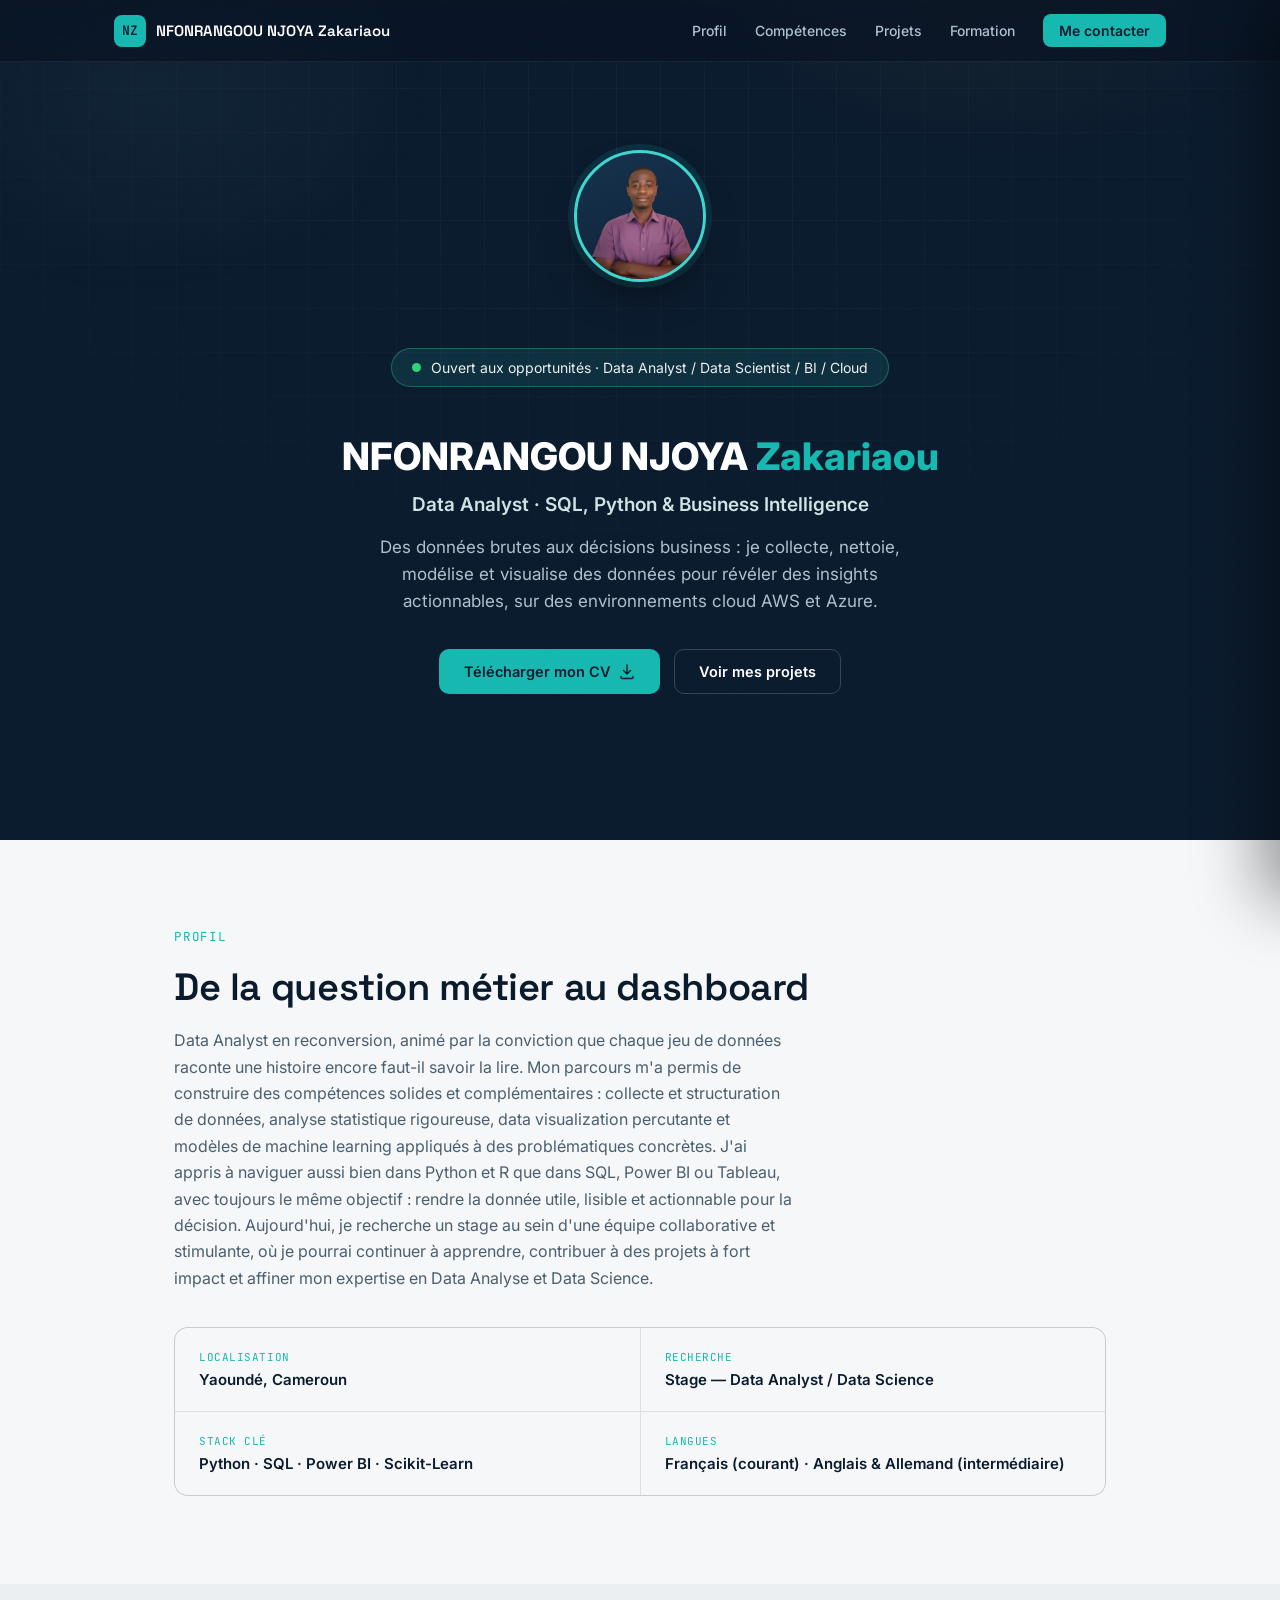
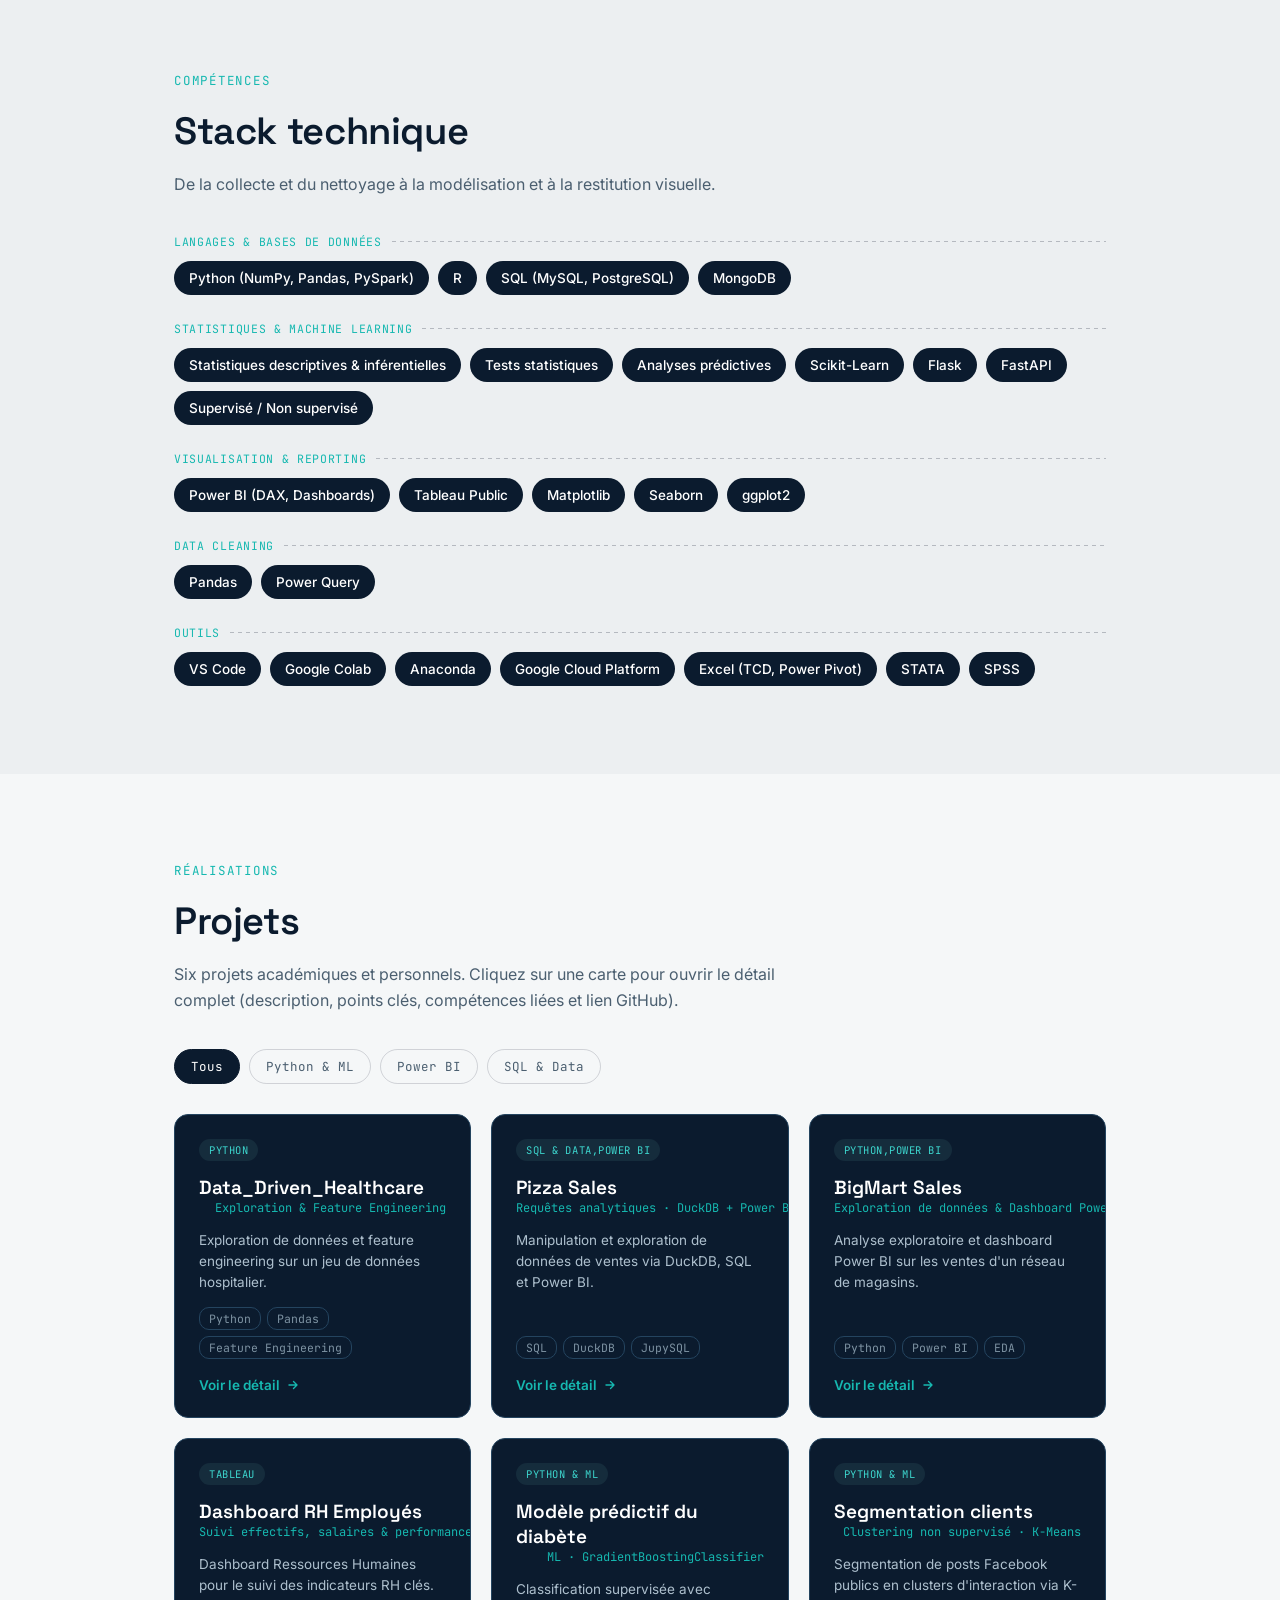
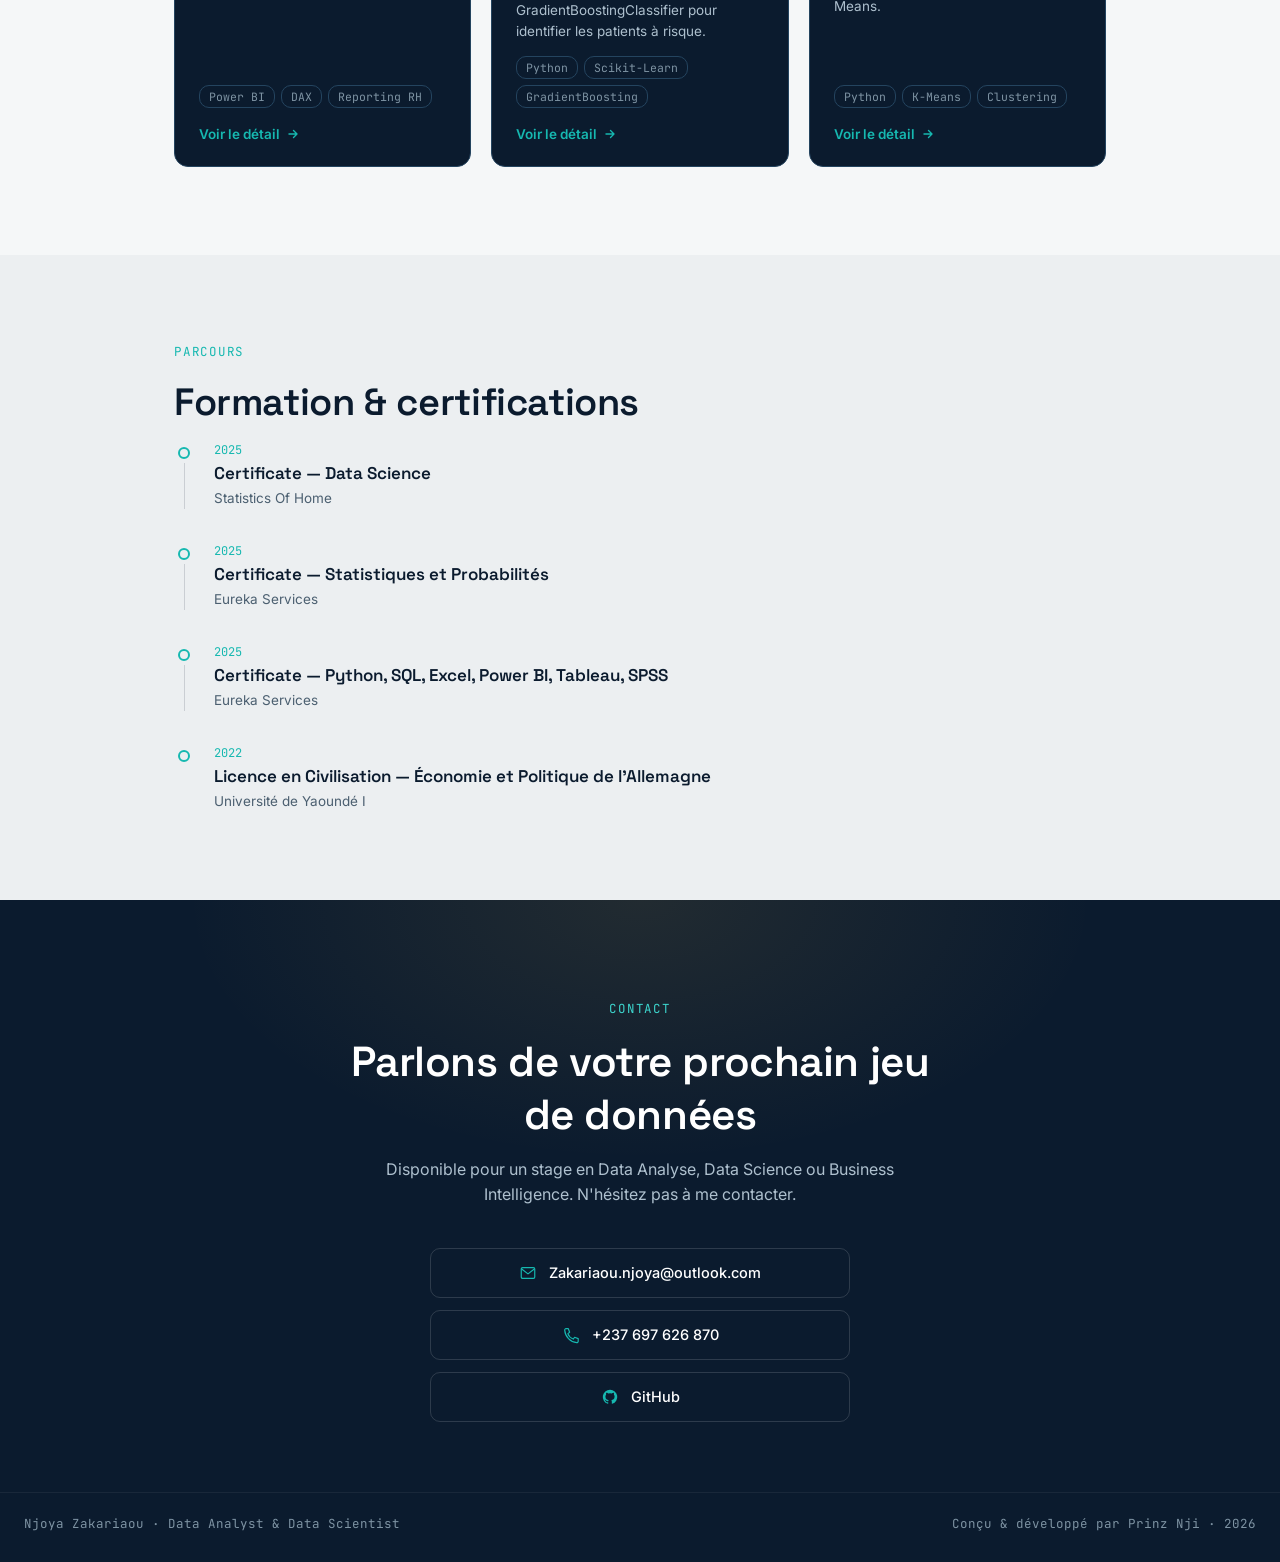
==== index.html @ 1b83d6d3 "Add files via upload ajout des fichiers à la racine" ====
<!DOCTYPE html>
<html lang="fr">

<head>
  <meta charset="UTF-8">
  <meta name="viewport" content="width=device-width, initial-scale=1.0">
  <title>NFONRANGOOU NJOYA Zakariaou — Data Analyst &amp; Data Scientist</title>
  <link rel="preconnect" href="https://fonts.googleapis.com">
  <link
    href="https://fonts.googleapis.com/css2?family=Space+Grotesk:wght@400;500;600;700&family=Inter:wght@400;500;600&family=JetBrains+Mono:wght@400;500;600&display=swap"
    rel="stylesheet">
  <link rel="stylesheet" href="style.css">
</head>

<body>

  <div class="grain"></div>

  <header class="nav" id="nav">
    <div class="nav-inner">
      <a href="#top" class="nav-id">
        <span class="nav-mark">NZ</span>
        <span class="nav-name">NFONRANGOOU NJOYA Zakariaou</span>
      </a>
      <nav class="nav-links">
        <a href="#profil">Profil</a>
        <a href="#competences">Compétences</a>
        <a href="#projets">Projets</a>
        <a href="#formation">Formation</a>
        <a href="#contact" class="nav-cta">Me contacter</a>
      </nav>
      <button class="nav-toggle" id="navToggle" aria-label="Ouvrir le menu" aria-expanded="false">
        <span></span><span></span><span></span>
      </button>
    </div>
    <div class="nav-mobile" id="navMobile">
      <a href="#profil">Profil</a>
      <a href="#competences">Compétences</a>
      <a href="#projets">Projets</a>
      <a href="#formation">Formation</a>
      <a href="#contact" class="nav-cta">Me contacter</a>
    </div>
  </header>

  <main id="top">

    <!-- HERO -->
    <section class="hero">
      <div class="hero-bg" aria-hidden="true"></div>
      <div class="hero-inner">
        <div class="profile-photo has-photo" id="profilePhoto">
          <input type="file" id="photoInput" accept="image/*" hidden>
          <img src="1000012351.png" alt="Photo de profil de NFONRANGOOU NJOYA Zakariaou">
          <label for="photoInput" class="photo-label">
            <span class="photo-add-text">Changer la photo</span>
          </label>
        </div>
        <div class="status-pill">
          <span class="status-dot"></span>
          Ouvert aux opportunités · Data Analyst / Data Scientist / BI / Cloud
        </div>
        <!-- <p class="eyebrow">Data Analyst · Data Scientist · Yaoundé, Cameroun</p> -->
        <h1 class="hero-title">
          <h2>NFONRANGOU NJOYA <span class="accent">Zakariaou</span></h2>
        </h1>
        <p class="role">Data Analyst · SQL, Python & Business Intelligence</p>
        <p class="hero-sub">Des données brutes aux décisions business : je collecte, nettoie, modélise et visualise des
          données
          pour révéler des insights actionnables, sur des environnements cloud AWS et Azure.</p>

        <div class="hero-actions">
          <a href="./CV_Njoya.pdf" class="btn btn-primary" download>
            <span>Télécharger mon CV</span>
            <svg width="16" height="16" viewBox="0 0 16 16" fill="none">
              <path d="M8 1v9m0 0L4.5 6.5M8 10l3.5-3.5M2 12.5v1a1 1 0 001 1h10a1 1 0 001-1v-1" stroke="currentColor"
                stroke-width="1.4" stroke-linecap="round" stroke-linejoin="round" />
            </svg>
          </a>
          <a href="#projets" class="btn btn-ghost">Voir mes projets</a>
        </div>

      </div>
    </section>

    <!-- PROFIL -->
    <section class="section profil" id="profil">
      <div class="section-inner">
        <p class="eyebrow eyebrow-dark">Profil</p>
        <h2 class="section-title">De la question métier au dashboard</h2>
        <p class="section-lead">
          Data Analyst en reconversion, animé par la conviction que chaque jeu de données raconte
          une histoire encore faut-il savoir la lire. Mon parcours m'a permis de construire des
          compétences solides et complémentaires : collecte et structuration de données, analyse
          statistique rigoureuse, data visualization percutante et modèles de machine learning
          appliqués à des problématiques concrètes. J'ai appris à naviguer aussi bien dans Python
          et R que dans SQL, Power BI ou Tableau, avec toujours le même objectif : rendre la donnée
          utile, lisible et actionnable pour la décision. Aujourd'hui, je recherche un stage au sein
          d'une équipe collaborative et stimulante, où je pourrai continuer à apprendre, contribuer
          à des projets à fort impact et affiner mon expertise en Data Analyse et Data Science.
        </p>

        <div class="info-grid">
          <div class="info-card">
            <span class="info-label">Localisation</span>
            <span class="info-value">Yaoundé, Cameroun</span>
          </div>
          <div class="info-card">
            <span class="info-label">Recherche</span>
            <span class="info-value">Stage — Data Analyst / Data Science</span>
          </div>
          <div class="info-card">
            <span class="info-label">Stack clé</span>
            <span class="info-value">Python · SQL · Power BI · Scikit-Learn</span>
          </div>
          <div class="info-card">
            <span class="info-label">Langues</span>
            <span class="info-value">Français (courant) · Anglais &amp; Allemand (intermédiaire)</span>
          </div>
        </div>
      </div>
    </section>

    <!-- COMPÉTENCES -->
    <section class="section skills" id="competences">
      <div class="section-inner">
        <p class="eyebrow eyebrow-dark">Compétences</p>
        <h2 class="section-title">Stack technique</h2>
        <p class="section-lead">De la collecte et du nettoyage à la modélisation et à la restitution visuelle.</p>

        <div class="skill-groups" id="skillGroups"></div>
      </div>
    </section>

    <!-- PROJETS -->
    <section class="section projects" id="projets">
      <div class="section-inner">
        <p class="eyebrow eyebrow-dark">Réalisations</p>
        <h2 class="section-title">Projets</h2>
        <p class="section-lead">
          Six projets académiques et personnels. Cliquez sur une carte pour ouvrir le détail
          complet (description, points clés, compétences liées et lien GitHub).
        </p>

        <div class="filter-row" id="filterRow"></div>

        <div class="project-grid" id="projectGrid"></div>
      </div>
    </section>

    <!-- FORMATION -->
    <section class="section formation" id="formation">
      <div class="section-inner">
        <p class="eyebrow eyebrow-dark">Parcours</p>
        <h2 class="section-title">Formation &amp; certifications</h2>
        <div class="timeline" id="timeline"></div>
      </div>
    </section>

    <!-- CONTACT -->
    <section class="contact" id="contact">
      <div class="contact-bg" aria-hidden="true"></div>
      <div class="section-inner contact-inner">
        <p class="eyebrow">Contact</p>
        <h2 class="contact-title">Parlons de votre prochain jeu de données</h2>
        <p class="contact-sub">
          Disponible pour un stage en Data Analyse, Data Science ou Business Intelligence.
          N'hésitez pas à me contacter.
        </p>

        <div class="contact-grid">
          <a href="mailto:Zakariaou.njoya@outlook.com" class="contact-card">
            <svg width="18" height="18" viewBox="0 0 20 20" fill="none">
              <path d="M2.5 5.5A1.5 1.5 0 014 4h12a1.5 1.5 0 011.5 1.5v9A1.5 1.5 0 0116 16H4a1.5 1.5 0 01-1.5-1.5v-9z"
                stroke="currentColor" stroke-width="1.3" />
              <path d="M3 5.5l7 5.5 7-5.5" stroke="currentColor" stroke-width="1.3" stroke-linecap="round"
                stroke-linejoin="round" />
            </svg>
            <span>Zakariaou.njoya@outlook.com</span>
          </a>
          <a href="tel:+237697626870" class="contact-card">
            <svg width="18" height="18" viewBox="0 0 20 20" fill="none">
              <path
                d="M4 3h3l1.5 4L6.5 8.5a10 10 0 006 6l1.5-2 4 1.5v3a1.5 1.5 0 01-1.6 1.5A15 15 0 013 4.6 1.5 1.5 0 014 3z"
                stroke="currentColor" stroke-width="1.3" stroke-linejoin="round" />
            </svg>
            <span>+237 697 626 870</span>
          </a>
          <a href="https://github.com/yoodaav" target="_blank" rel="noopener" class="contact-card">
            <svg width="18" height="18" viewBox="0 0 20 20" fill="none">
              <path
                d="M10 2a8 8 0 00-2.53 15.6c.4.07.55-.17.55-.38v-1.36c-2.22.48-2.7-1.07-2.7-1.07-.36-.93-.89-1.17-.89-1.17-.72-.5.06-.49.06-.49.8.06 1.23.83 1.23.83.71 1.23 1.87.87 2.33.66.07-.52.28-.87.5-1.07-1.78-.2-3.64-.89-3.64-3.98 0-.88.31-1.6.83-2.16-.08-.2-.36-1.02.08-2.13 0 0 .67-.22 2.2.83a7.5 7.5 0 014 0c1.53-1.05 2.2-.83 2.2-.83.44 1.11.16 1.93.08 2.13.52.56.82 1.28.82 2.16 0 3.1-1.87 3.78-3.65 3.98.29.25.54.73.54 1.48v2.2c0 .21.15.46.55.38A8 8 0 0010 2z"
                fill="currentColor" />
            </svg>
            <span>GitHub</span>
          </a>
        </div>
      </div>
    </section>

    <footer class="footer">
      <span>Njoya Zakariaou · Data Analyst &amp; Data Scientist</span>
      <span>Conçu &amp; développé par Prinz Nji · 2026</span>
    </footer>

  </main>

  <!-- PROJECT DETAIL PANEL -->
  <div class="panel-overlay" id="panelOverlay"></div>
  <aside class="detail-panel" id="detailPanel" aria-hidden="true">
    <button class="panel-close" id="panelClose" aria-label="Fermer">
      <svg width="18" height="18" viewBox="0 0 18 18" fill="none">
        <path d="M4 4l10 10M14 4L4 14" stroke="currentColor" stroke-width="1.6" stroke-linecap="round" />
      </svg>
    </button>
    <div class="panel-content" id="panelContent"></div>
  </aside>

  <script src="script.js"></script>
</body>

</html>
---- style.css ----
/* ============ TOKENS ============ */
:root {
  --ink: #0B1B2E;
  --ink-2: #0F2237;
  --card: #132C46;
  --card-line: #24445F;
  --paper: #F5F7F8;
  --paper-2: #ECEFF1;
  --gold: #16B8B0;
  --gold-dim: #129089;
  --teal: #16B8B0;
  --teal-bright: #3DD6CE;
  --text-hi: #FFFFFF;
  --text-mid: #AEC0CE;
  --text-dim: #7E93A3;
  --ink-text-hi: #0B1B2E;
  --ink-text-mid: #4B5F70;
  --font-display: 'Space Grotesk', sans-serif;
  --font-body: 'Inter', sans-serif;
  --font-mono: 'JetBrains Mono', monospace;
  --radius: 14px;
  --ease: cubic-bezier(.22, .9, .32, 1);
}

* {
  box-sizing: border-box;
  margin: 0;
  padding: 0;
}

html {
  scroll-behavior: smooth;
}

body {
  font-family: var(--font-body);
  background: var(--paper);
  color: var(--ink-text-hi);
  -webkit-font-smoothing: antialiased;
  overflow-x: hidden;
}

a {
  color: inherit;
  text-decoration: none;
}

ul {
  list-style: none;
}

img {
  max-width: 100%;
  display: block;
}

@media (prefers-reduced-motion: reduce) {
  * {
    animation-duration: .01ms !important;
    animation-iteration-count: 1 !important;
    transition-duration: .01ms !important;
    scroll-behavior: auto !important;
  }
}

.grain {
  position: fixed;
  inset: 0;
  pointer-events: none;
  z-index: 9999;
  opacity: .035;
  mix-blend-mode: overlay;
  background-image: url("data:image/svg+xml,%3Csvg xmlns='http://www.w3.org/2000/svg' width='120' height='120'%3E%3Cfilter id='n'%3E%3CfeTurbulence type='fractalNoise' baseFrequency='0.9' numOctaves='2' stitchTiles='stitch'/%3E%3C/filter%3E%3Crect width='100%25' height='100%25' filter='url(%23n)'/%3E%3C/svg%3E");
}

.section-inner {
  max-width: 980px;
  margin: 0 auto;
  padding: 0 24px;
}

/* ============ NAV ============ */
.nav {
  position: fixed;
  top: 0;
  left: 0;
  right: 0;
  z-index: 200;
  background: rgba(11, 18, 32, .72);
  backdrop-filter: blur(14px) saturate(140%);
  border-bottom: 1px solid rgba(255, 255, 255, .06);
  transition: background .3s var(--ease);
}

.nav-inner {
  max-width: 1100px;
  margin: 0 auto;
  padding: 14px 24px;
  display: flex;
  align-items: center;
  justify-content: space-between;
}

.nav-id {
  display: flex;
  align-items: center;
  gap: 10px;
}

.nav-mark {
  font-family: var(--font-mono);
  font-weight: 600;
  font-size: 13px;
  color: var(--ink);
  background: var(--gold);
  width: 32px;
  height: 32px;
  border-radius: 8px;
  display: flex;
  align-items: center;
  justify-content: center;
}

.nav-name {
  font-family: var(--font-display);
  font-weight: 600;
  color: var(--text-hi);
  font-size: 15px;
  white-space: nowrap;
  overflow: hidden;
  text-overflow: ellipsis;
  max-width: 52vw;
}

.nav-links {
  display: flex;
  align-items: center;
  gap: 28px;
}

.nav-links a {
  font-size: 14px;
  color: var(--text-mid);
  font-weight: 500;
  transition: color .2s;
}

.nav-links a:hover {
  color: var(--text-hi);
}

.nav-cta {
  background: var(--gold);
  color: var(--ink) !important;
  padding: 8px 16px;
  border-radius: 8px;
  font-weight: 600 !important;
}

.nav-cta:hover {
  background: var(--teal-bright);
}

.nav-toggle {
  display: none;
  flex-direction: column;
  gap: 5px;
  background: none;
  border: none;
  cursor: pointer;
  padding: 6px;
}

.nav-toggle span {
  width: 22px;
  height: 2px;
  background: var(--text-hi);
  border-radius: 2px;
  transition: .25s;
}

.nav-mobile {
  display: none;
  flex-direction: column;
  gap: 2px;
  padding: 8px 24px 18px;
  background: rgba(11, 18, 32, .98);
}

.nav-mobile a {
  padding: 12px 4px;
  font-size: 15px;
  color: var(--text-mid);
  border-bottom: 1px solid rgba(255, 255, 255, .06);
}

.nav-mobile .nav-cta {
  text-align: center;
  margin-top: 10px;
  border-bottom: none;
}

.nav.open .nav-mobile {
  display: flex;
}

.nav.open .nav-toggle span:nth-child(1) {
  transform: translateY(7px) rotate(45deg);
}

.nav.open .nav-toggle span:nth-child(2) {
  opacity: 0;
}

.nav.open .nav-toggle span:nth-child(3) {
  transform: translateY(-7px) rotate(-45deg);
}

@media (max-width:760px) {
  .nav-links {
    display: none;
  }

  .nav-toggle {
    display: flex;
  }
}

/* ============ HERO ============ */
.hero {
  position: relative;
  background: var(--ink);
  padding: 150px 24px 90px;
  overflow: hidden;
}

.hero-bg {
  position: absolute;
  inset: 0;
  background-image:
    linear-gradient(rgba(255, 255, 255, .035) 1px, transparent 1px),
    linear-gradient(90deg, rgba(255, 255, 255, .035) 1px, transparent 1px);
  background-size: 44px 44px;
  mask-image: radial-gradient(ellipse 70% 60% at 50% 20%, black, transparent);
}

.hero-bg::after {
  content: '';
  position: absolute;
  inset: 0;
  background: radial-gradient(600px 400px at 80% -10%, rgba(232, 184, 75, .14), transparent 60%),
    radial-gradient(500px 350px at 10% 10%, rgba(79, 138, 139, .18), transparent 60%);
}

.hero-inner {
  position: relative;
  max-width: 760px;
  margin: 0 auto;
  text-align: center;
}

.eyebrow {
  font-family: var(--font-mono);
  font-size: 12.5px;
  letter-spacing: .06em;
  color: var(--teal-bright);
  text-transform: uppercase;
  margin-bottom: 18px;
}

.eyebrow-dark {
  color: var(--teal);
}

.hero-title {
  font-family: var(--font-display);
  font-weight: 600;
  font-size: clamp(18px, 7.2vw, 58px);
  line-height: 1.08;
  color: var(--text-hi);
  letter-spacing: -.01em;
  margin-bottom: 22px;
  white-space: nowrap;
  padding: none;
}

.hero-title .accent {
  font-size: 38px;
  font-weight: 800;
  line-height: 1.15;
  margin-bottom: 14px;
  color: var(--teal);
}

.hero h2 {
  font-size: 38px;
  font-weight: 800;
  line-height: 1.15;
  margin-bottom: 14px;
  color: white;
}


.hero h2 .accent {
  color: var(--teal);
}

.hero-sub {
  font-size: 17px;
  line-height: 1.6;
  color: var(--text-mid);
  max-width: 560px;
  margin: 0 auto 34px;
}
.hero .role {
      font-size: 19px;
      color: #cfe3e3;
      font-weight: 600;
      margin-bottom: 18px;
    }

.hero-actions {
  display: flex;
  gap: 14px;
  justify-content: center;
  flex-wrap: wrap;
  margin-bottom: 56px;
}

.btn {
  display: inline-flex;
  align-items: center;
  gap: 8px;
  padding: 13px 24px;
  border-radius: 10px;
  font-weight: 600;
  font-size: 14.5px;
  transition: transform .2s var(--ease), background .2s, border-color .2s;
  border: 1px solid transparent;
  cursor: pointer;
}

.btn-primary {
  background: var(--gold);
  color: var(--ink);
}

.btn-primary:hover {
  transform: translateY(-2px);
  background: #f0c665;
}

.btn-ghost {
  border-color: rgba(255, 255, 255, .18);
  color: var(--text-hi);
}

.btn-ghost:hover {
  border-color: var(--teal-bright);
  color: var(--teal-bright);
  transform: translateY(-2px);
}

.status-pill {
  display: inline-flex;
  align-items: center;
  gap: 10px;
  background: rgba(46, 196, 182, 0.12);
  border: 1px solid rgba(46, 196, 182, 0.35);
  border-radius: 999px;
  padding: 10px 20px;
  font-size: 14px;
  color: var(--paper-2);
  margin: 38px 0 26px;
}

.status-dot {
  width: 9px;
  height: 9px;
  border-radius: 50%;
  background: #33d17a;
  flex-shrink: 0;
}

/* Profile photo placeholder — signature hero element */
.profile-photo {
  width: 132px;
  height: 132px;
  border-radius: 50%;
  margin: 0 auto 28px;
  position: relative;
  overflow: hidden;
  border: 3px solid var(--teal-bright);
  box-shadow: 0 0 0 6px rgba(22, 184, 176, .12), 0 20px 40px -14px rgba(0, 0, 0, .6);
  background: linear-gradient(160deg, #16324D, #0D2036);
}

.photo-label {
  width: 100%;
  height: 100%;
  display: flex;
  flex-direction: column;
  align-items: center;
  justify-content: center;
  gap: 6px;
  cursor: pointer;
  color: var(--text-dim);
  transition: color .2s, background .2s;
}

.photo-label:hover {
  color: var(--teal-bright);
  background: rgba(22, 184, 176, .06);
}

.photo-add-text {
  font-size: 10.5px;
  font-family: var(--font-mono);
  text-align: center;
  padding: 0 10px;
  line-height: 1.3;
}

.profile-photo img {
  width: 100%;
  height: 100%;
  object-fit: cover;
  display: block;
}

.profile-photo.has-photo .photo-label {
  position: absolute;
  inset: 0;
  opacity: 0;
}

.profile-photo.has-photo:hover .photo-label {
  opacity: 1;
  background: rgba(11, 27, 46, .55);
  color: var(--text-hi);
}

.stat-strip {
  display: flex;
  align-items: center;
  justify-content: center;
  gap: 18px;
  flex-wrap: wrap;
}

.stat {
  display: flex;
  flex-direction: column;
  align-items: center;
  gap: 2px;
}

.stat-num {
  font-family: var(--font-display);
  font-weight: 700;
  font-size: 26px;
  color: var(--text-hi);
}

.stat-label {
  font-size: 11.5px;
  color: var(--text-dim);
  text-transform: uppercase;
  letter-spacing: .04em;
}

.stat-div {
  color: rgba(255, 255, 255, .15);
  font-size: 20px;
}

@media (max-width:600px) {
  .stat-div {
    display: none;
  }

  .stat-strip {
    gap: 22px 30px;
  }
}

/* ============ SECTIONS (light) ============ */
.section {
  padding: 88px 0;
}

.profil {
  background: var(--paper);
}

.section-title {
  font-family: var(--font-display);
  font-weight: 600;
  font-size: clamp(26px, 4vw, 38px);
  color: var(--ink-text-hi);
  margin-bottom: 16px;
  letter-spacing: -.01em;
}

.section-lead {
  font-size: 16px;
  line-height: 1.65;
  color: var(--ink-text-mid);
  max-width: 620px;
  margin-bottom: 36px;
}

.info-grid {
  display: grid;
  grid-template-columns: repeat(2, 1fr);
  gap: 1px;
  background: rgba(16, 24, 44, .1);
  border: 1px solid rgba(16, 24, 44, .1);
  border-radius: var(--radius);
  overflow: hidden;
}

.info-card {
  background: var(--paper);
  padding: 22px 24px;
  display: flex;
  flex-direction: column;
  gap: 6px;
}

.info-label {
  font-family: var(--font-mono);
  font-size: 11px;
  text-transform: uppercase;
  letter-spacing: .05em;
  color: var(--teal);
}

.info-value {
  font-weight: 600;
  font-size: 15px;
  color: var(--ink-text-hi);
}

@media (max-width:600px) {
  .info-grid {
    grid-template-columns: 1fr;
  }
}

/* ============ SKILLS ============ */
.skills {
  background: var(--paper-2);
}

.skill-groups {
  display: flex;
  flex-direction: column;
  gap: 26px;
}

.skill-group-label {
  font-family: var(--font-mono);
  font-size: 11.5px;
  text-transform: uppercase;
  letter-spacing: .06em;
  color: var(--teal);
  margin-bottom: 12px;
  display: flex;
  align-items: center;
  gap: 10px;
}

.skill-group-label::after {
  content: '';
  flex: 1;
  height: 1px;
  background: repeating-linear-gradient(90deg, rgba(16, 24, 44, .25) 0 4px, transparent 4px 8px);
}

.tag-row {
  display: flex;
  flex-wrap: wrap;
  gap: 9px;
}

.tag {
  font-size: 13.5px;
  font-weight: 500;
  padding: 8px 14px;
  border-radius: 20px;
  background: var(--ink);
  color: var(--text-hi);
  border: 1px solid transparent;
  transition: transform .2s, background .2s;
}

.tag:hover {
  transform: translateY(-2px);
  background: var(--teal);
}

/* ============ PROJECTS ============ */
.projects {
  background: var(--paper);
}

.filter-row {
  display: flex;
  flex-wrap: wrap;
  gap: 9px;
  margin-bottom: 30px;
}

.filter-btn {
  font-family: var(--font-mono);
  font-size: 12.5px;
  padding: 8px 16px;
  border-radius: 20px;
  border: 1px solid rgba(16, 24, 44, .16);
  background: transparent;
  color: var(--ink-text-mid);
  cursor: pointer;
  transition: .2s;
}

.filter-btn:hover {
  border-color: var(--teal);
}

.filter-btn.active {
  background: var(--ink);
  color: var(--text-hi);
  border-color: var(--ink);
}

.project-grid {
  display: grid;
  grid-template-columns: repeat(auto-fill, minmax(280px, 1fr));
  gap: 20px;
}

.project-card {
  background: var(--ink);
  border-radius: var(--radius);
  padding: 24px;
  cursor: pointer;
  border: 1px solid var(--card-line);
  display: flex;
  flex-direction: column;
  gap: 14px;
  min-height: 230px;
  transition: transform .25s var(--ease), border-color .25s;
  position: relative;
  overflow: hidden;
}

.project-card::before {
  content: '';
  position: absolute;
  top: 0;
  left: 0;
  right: 0;
  height: 3px;
  background: linear-gradient(90deg, var(--gold), var(--teal-bright));
  transform: scaleX(0);
  transform-origin: left;
  transition: transform .3s var(--ease);
}

.project-card:hover {
  transform: translateY(-4px);
  border-color: rgba(232, 184, 75, .4);
}

.project-card:hover::before {
  transform: scaleX(1);
}

.card-top {
  display: flex;
  justify-content: space-between;
  align-items: flex-start;
  gap: 10px;
}

.card-category {
  font-family: var(--font-mono);
  font-size: 10.5px;
  text-transform: uppercase;
  letter-spacing: .05em;
  color: var(--teal-bright);
  background: rgba(79, 138, 139, .15);
  padding: 4px 10px;
  border-radius: 12px;
}

.card-metric {
  font-family: var(--font-mono);
  font-size: 12px;
  color: var(--gold);
  text-align: right;
  white-space: nowrap;
}

.card-title {
  font-family: var(--font-display);
  font-size: 19px;
  font-weight: 600;
  color: var(--text-hi);
}

.card-desc {
  font-size: 13.5px;
  line-height: 1.55;
  color: var(--text-mid);
  flex: 1;
}

.card-tags {
  display: flex;
  flex-wrap: wrap;
  gap: 6px;
}

.card-tags span {
  font-size: 11.5px;
  font-family: var(--font-mono);
  color: var(--text-dim);
  border: 1px solid var(--card-line);
  padding: 3px 9px;
  border-radius: 10px;
}

.card-cta {
  display: flex;
  align-items: center;
  gap: 6px;
  font-size: 13.5px;
  font-weight: 600;
  color: var(--gold);
  margin-top: 4px;
}

.card-cta svg {
  transition: transform .2s;
}

.project-card:hover .card-cta svg {
  transform: translateX(4px);
}

/* ============ FORMATION / TIMELINE ============ */
.formation {
  background: var(--paper-2);
}

.timeline {
  display: flex;
  flex-direction: column;
}

.tl-item {
  display: grid;
  grid-template-columns: 20px 1fr;
  gap: 20px;
  padding-bottom: 34px;
  position: relative;
}

.tl-item:last-child {
  padding-bottom: 0;
}

.tl-dot-col {
  display: flex;
  flex-direction: column;
  align-items: center;
}

.tl-dot {
  width: 12px;
  height: 12px;
  border-radius: 50%;
  background: var(--paper-2);
  border: 2px solid var(--teal);
  margin-top: 5px;
  flex-shrink: 0;
}

.tl-line {
  width: 1px;
  flex: 1;
  background: rgba(16, 24, 44, .15);
  margin-top: 4px;
}

.tl-item:last-child .tl-line {
  display: none;
}

.tl-year {
  font-family: var(--font-mono);
  font-size: 12px;
  color: var(--teal);
  margin-bottom: 4px;
  display: block;
}

.tl-title {
  font-family: var(--font-display);
  font-weight: 600;
  font-size: 17px;
  color: var(--ink-text-hi);
  margin-bottom: 4px;
}

.tl-sub {
  font-size: 13.5px;
  color: var(--ink-text-mid);
  line-height: 1.55;
}

/* ============ CONTACT ============ */
.contact {
  position: relative;
  background: var(--ink);
  padding: 100px 24px 70px;
  overflow: hidden;
}

.contact-bg {
  position: absolute;
  inset: 0;
  background: radial-gradient(700px 400px at 50% 0%, rgba(232, 184, 75, .1), transparent 65%);
}

.contact-inner {
  position: relative;
  text-align: center;
  max-width: 640px;
}

.contact-title {
  font-family: var(--font-display);
  font-weight: 600;
  font-size: clamp(28px, 4.5vw, 42px);
  color: var(--text-hi);
  margin: 14px 0 16px;
  letter-spacing: -.01em;
}

.contact-sub {
  color: var(--text-mid);
  font-size: 16px;
  line-height: 1.6;
  margin-bottom: 40px;
}

.contact-grid {
  display: flex;
  flex-direction: column;
  gap: 12px;
  max-width: 420px;
  margin: 0 auto;
}

.contact-card {
  display: flex;
  align-items: center;
  gap: 12px;
  justify-content: center;
  padding: 15px 20px;
  border-radius: 10px;
  border: 1px solid rgba(255, 255, 255, .14);
  color: var(--text-hi);
  font-size: 14.5px;
  font-weight: 500;
  transition: border-color .2s, background .2s, transform .2s;
}

.contact-card:hover {
  border-color: var(--teal-bright);
  background: rgba(79, 138, 139, .1);
  transform: translateY(-2px);
}

.contact-card svg {
  color: var(--gold);
  flex-shrink: 0;
}

.footer {
  background: var(--ink);
  padding: 22px 24px 30px;
  display: flex;
  justify-content: space-between;
  flex-wrap: wrap;
  gap: 8px;
  border-top: 1px solid rgba(255, 255, 255, .06);
  font-size: 12.5px;
  color: var(--text-dim);
  font-family: var(--font-mono);
}

/* ============ DETAIL PANEL ============ */
.panel-overlay {
  position: fixed;
  inset: 0;
  background: rgba(11, 18, 32, .6);
  backdrop-filter: blur(3px);
  opacity: 0;
  pointer-events: none;
  transition: opacity .3s var(--ease);
  z-index: 300;
}

.panel-overlay.show {
  opacity: 1;
  pointer-events: auto;
}

.detail-panel {
  position: fixed;
  top: 0;
  right: 0;
  height: 100%;
  width: min(440px, 92vw);
  background: var(--ink);
  z-index: 301;
  box-shadow: -20px 0 60px rgba(0, 0, 0, .4);
  transform: translateX(100%);
  transition: transform .35s var(--ease);
  overflow-y: auto;
  padding: 70px 32px 40px;
}

.detail-panel.open {
  transform: translateX(0);
}

.panel-close {
  position: absolute;
  top: 20px;
  right: 20px;
  width: 36px;
  height: 36px;
  border-radius: 8px;
  background: rgba(255, 255, 255, .06);
  border: none;
  color: var(--text-hi);
  cursor: pointer;
  display: flex;
  align-items: center;
  justify-content: center;
  transition: .2s;
}

.panel-close:hover {
  background: rgba(255, 255, 255, .12);
}

.panel-category {
  font-family: var(--font-mono);
  font-size: 11px;
  text-transform: uppercase;
  letter-spacing: .05em;
  color: var(--teal-bright);
  background: rgba(79, 138, 139, .15);
  padding: 5px 12px;
  border-radius: 12px;
  display: inline-block;
  margin-bottom: 16px;
}

.panel-title {
  font-family: var(--font-display);
  font-weight: 600;
  font-size: 26px;
  color: var(--text-hi);
  margin-bottom: 18px;
  line-height: 1.2;
}

.panel-metric {
  font-family: var(--font-mono);
  color: var(--gold);
  font-size: 14px;
  margin-bottom: 20px;
  padding: 12px 14px;
  background: rgba(232, 184, 75, .08);
  border-radius: 8px;
  border: 1px solid rgba(232, 184, 75, .2);
}

.panel-section-label {
  font-family: var(--font-mono);
  font-size: 11px;
  text-transform: uppercase;
  letter-spacing: .05em;
  color: var(--text-dim);
  margin: 22px 0 10px;
}

.panel-desc {
  color: var(--text-mid);
  font-size: 14.5px;
  line-height: 1.7;
}

.panel-points {
  list-style: none;
  display: flex;
  flex-direction: column;
  gap: 10px;
}

.panel-points li {
  color: var(--text-mid);
  font-size: 14px;
  line-height: 1.55;
  padding-left: 18px;
  position: relative;
}

.panel-points li::before {
  content: '';
  position: absolute;
  left: 0;
  top: 8px;
  width: 6px;
  height: 6px;
  border-radius: 50%;
  background: var(--teal-bright);
}

.panel-tags {
  display: flex;
  flex-wrap: wrap;
  gap: 8px;
}

.panel-tags span {
  font-family: var(--font-mono);
  font-size: 12px;
  color: var(--text-hi);
  border: 1px solid var(--card-line);
  padding: 5px 12px;
  border-radius: 12px;
}

.panel-github {
  margin-top: 28px;
  display: flex;
  align-items: center;
  justify-content: center;
  gap: 9px;
  background: var(--gold);
  color: var(--ink);
  padding: 14px;
  border-radius: 10px;
  font-weight: 600;
  font-size: 14.5px;
  transition: .2s;
}

.panel-github:hover {
  background: #f0c665;
  transform: translateY(-2px);
}

@media (max-width:600px) {
  .hero {
    padding-top: 120px;
  }

  .cell-body {
    font-size: 11px;
  }
}
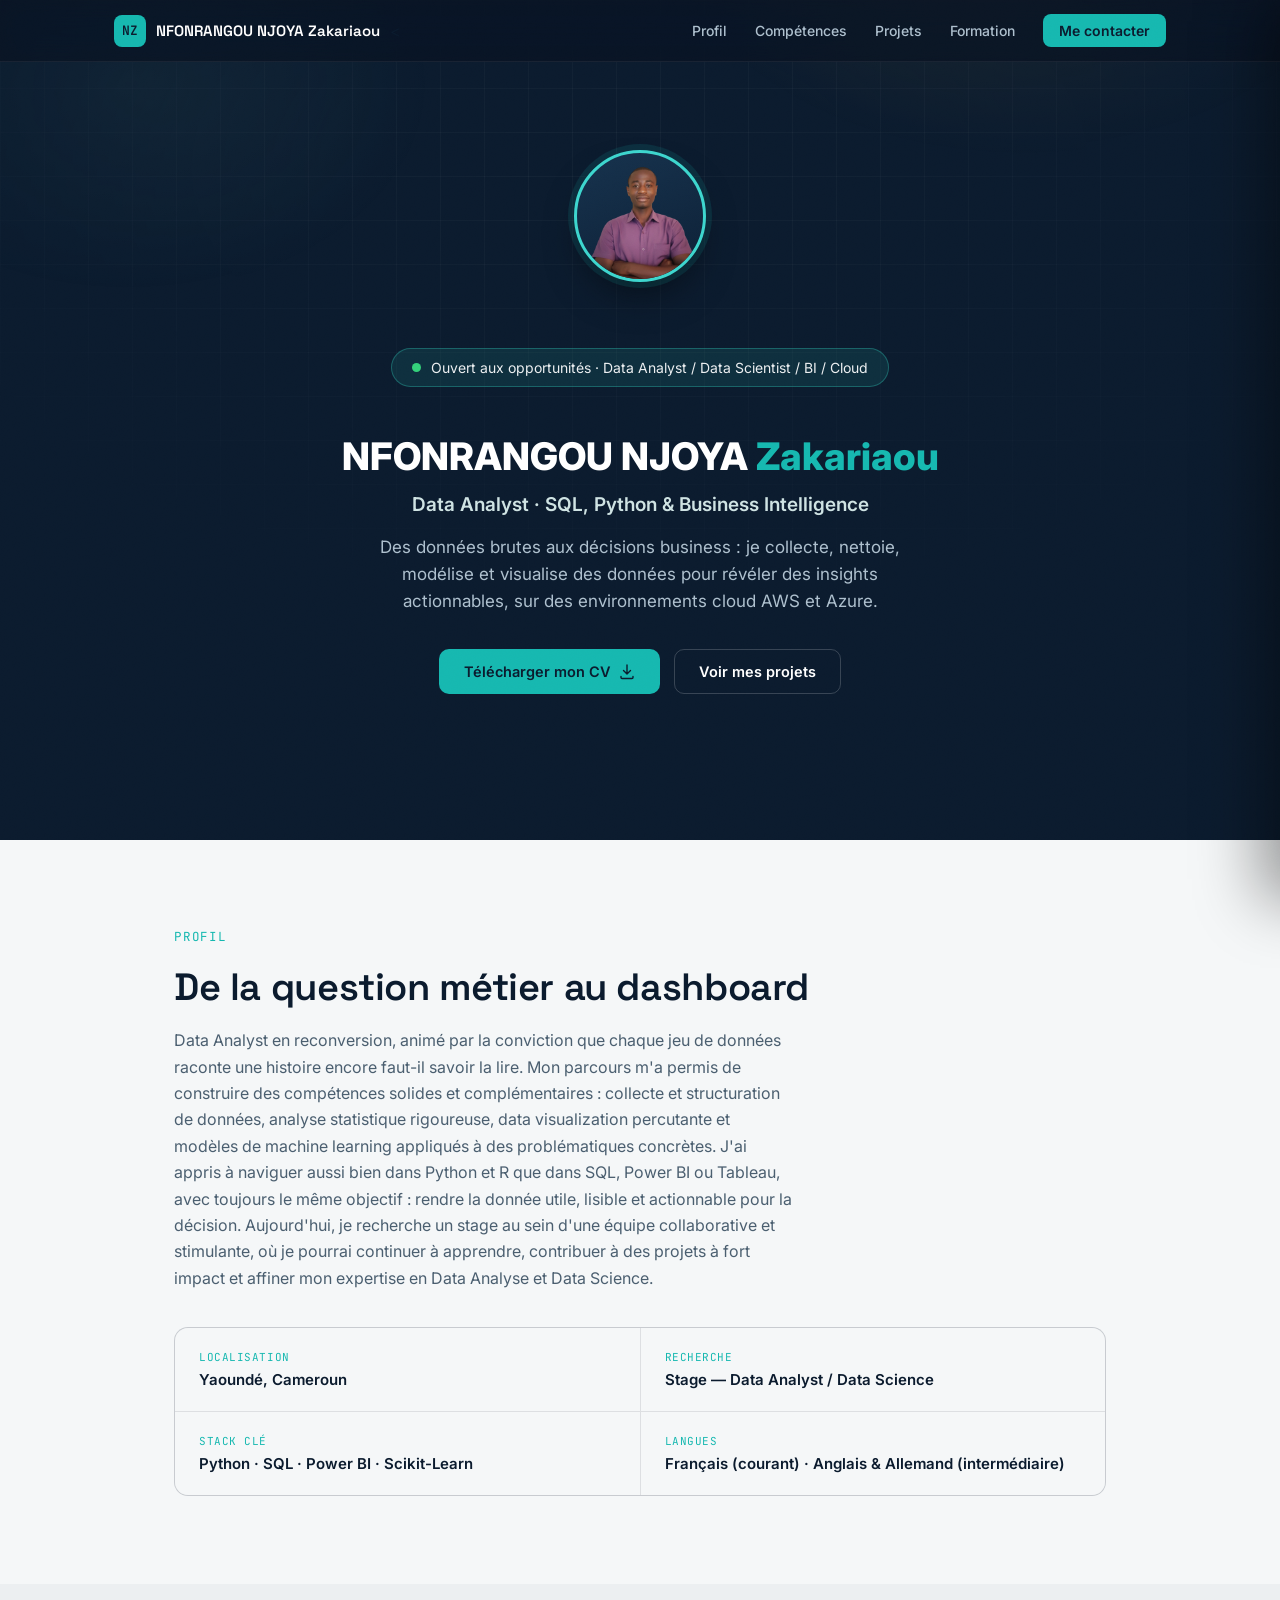
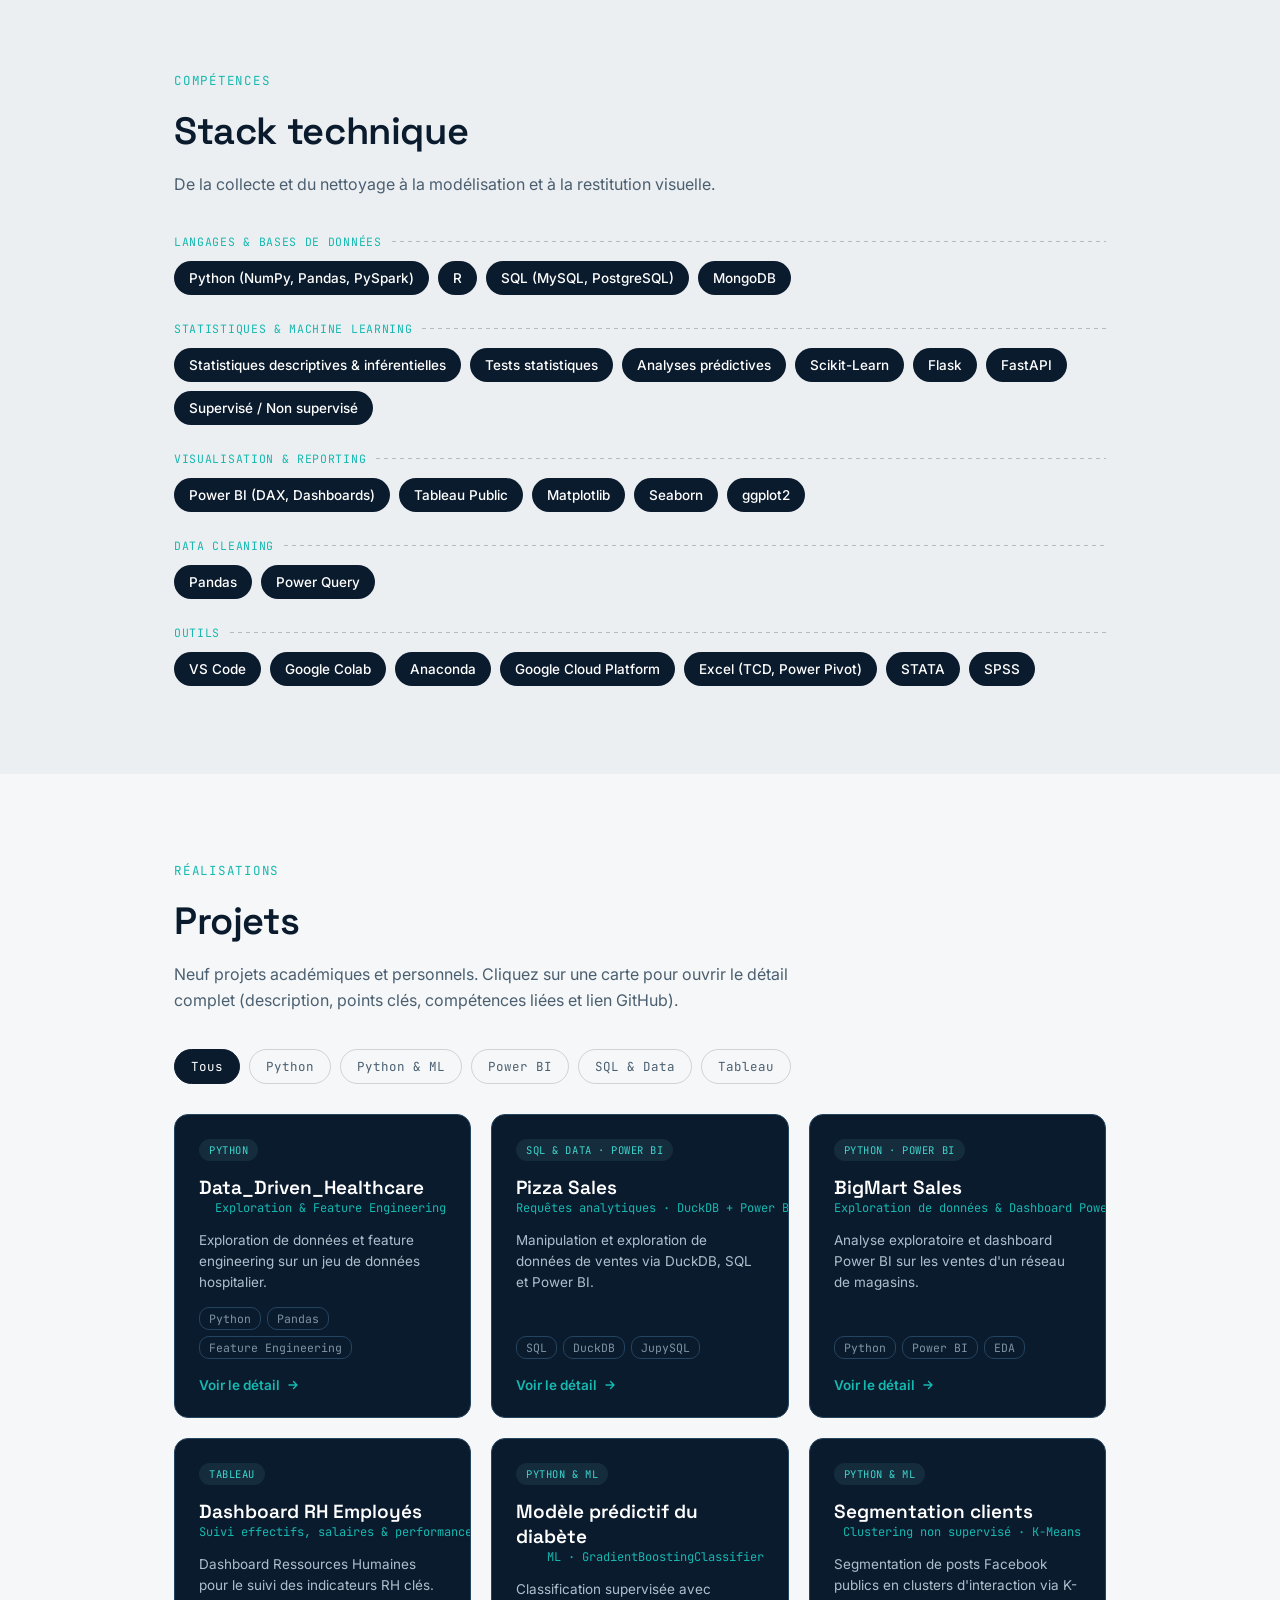
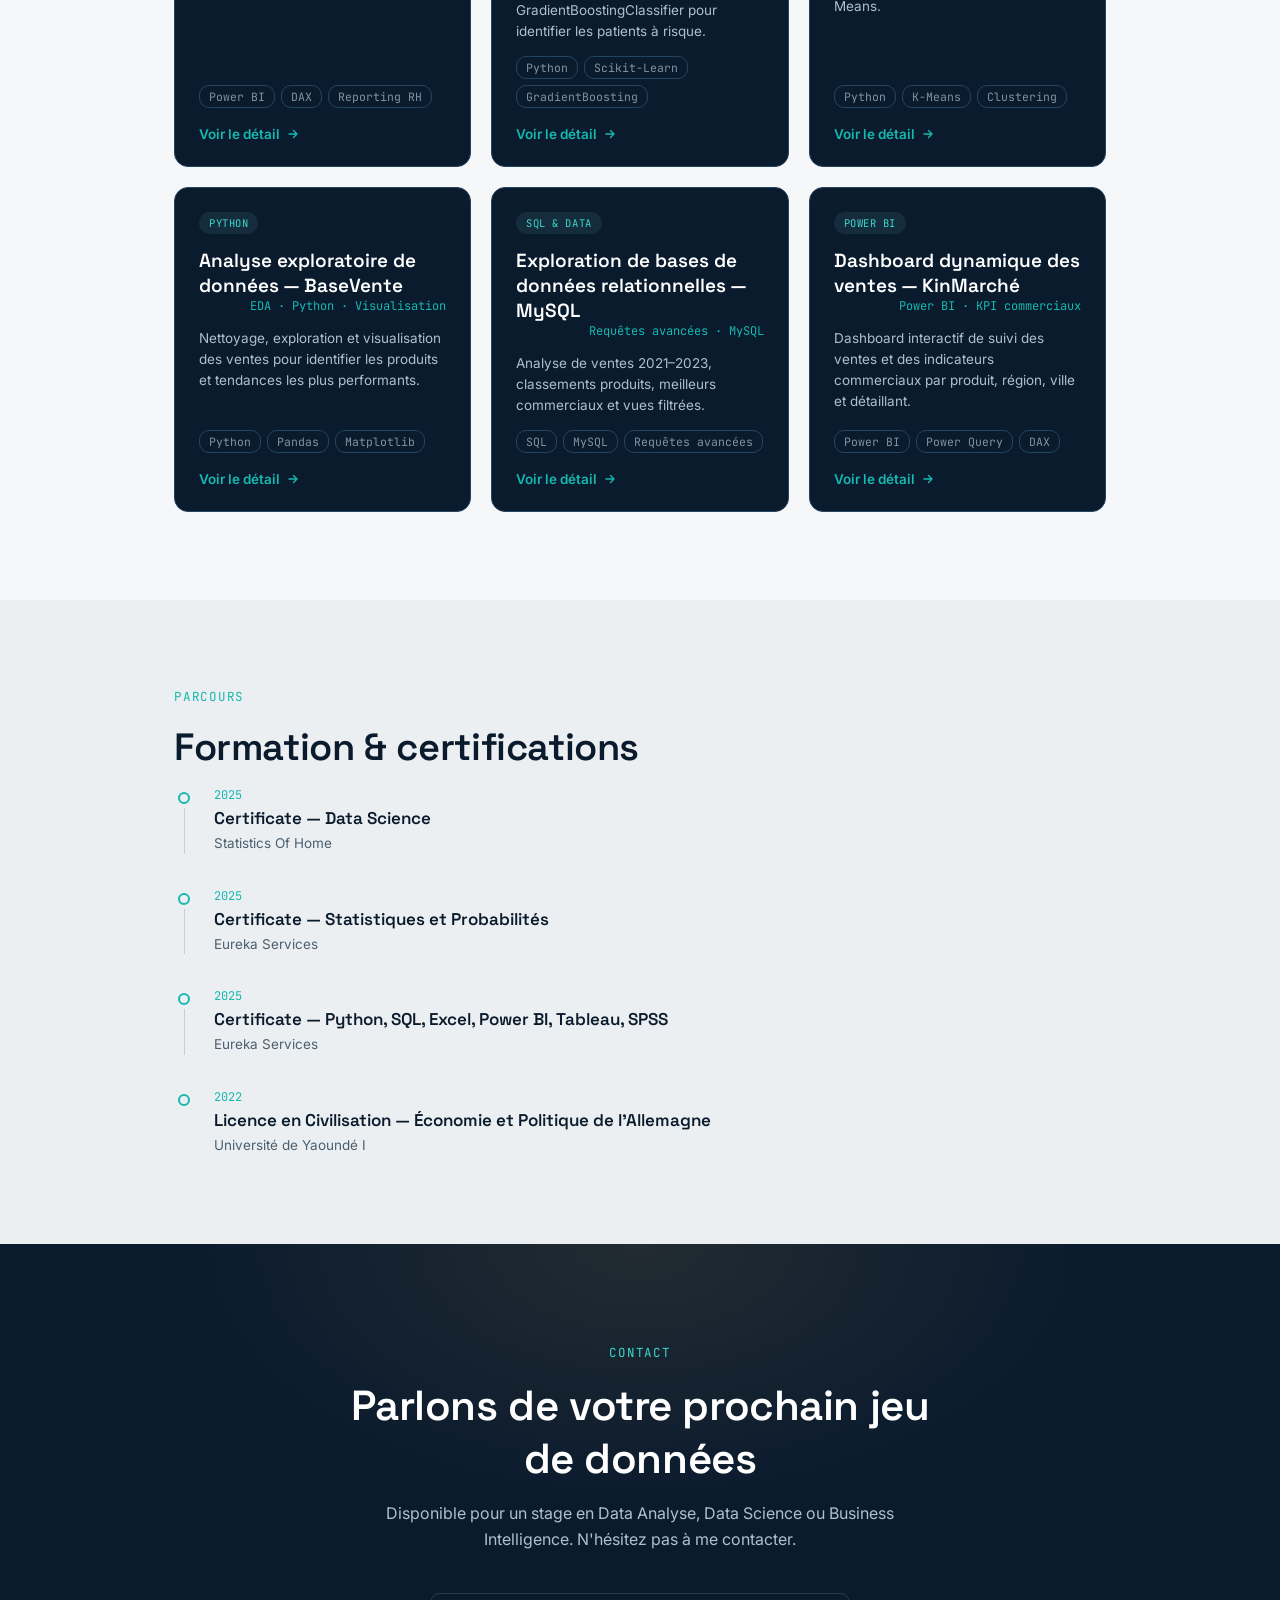
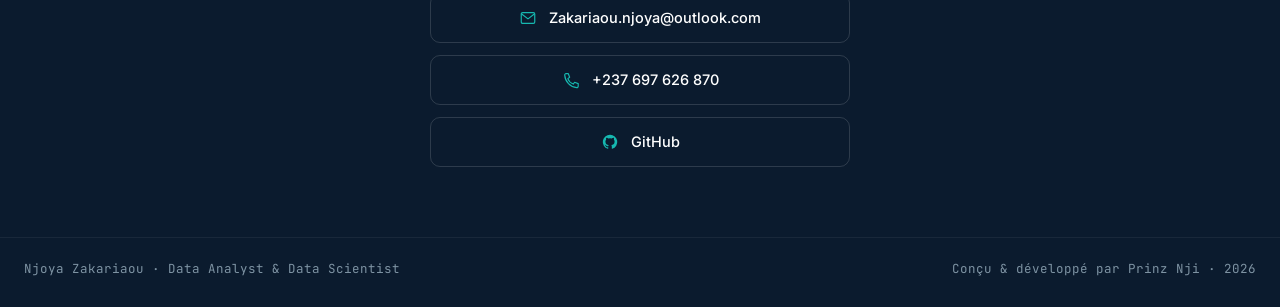
==== commit ca6ca589: "modification et ajout d'aures projet" ====
--- a/index.html
+++ b/index.html
@@ -4,7 +4,7 @@
 <head>
   <meta charset="UTF-8">
   <meta name="viewport" content="width=device-width, initial-scale=1.0">
-  <title>NFONRANGOOU NJOYA Zakariaou — Data Analyst &amp; Data Scientist</title>
+  <title>porfolio</title>
   <link rel="preconnect" href="https://fonts.googleapis.com">
   <link
     href="https://fonts.googleapis.com/css2?family=Space+Grotesk:wght@400;500;600;700&family=Inter:wght@400;500;600&family=JetBrains+Mono:wght@400;500;600&display=swap"
@@ -20,18 +20,18 @@
     <div class="nav-inner">
       <a href="#top" class="nav-id">
         <span class="nav-mark">NZ</span>
-        <span class="nav-name">NFONRANGOOU NJOYA Zakariaou</span>
-      </a>
-      <nav class="nav-links">
-        <a href="#profil">Profil</a>
-        <a href="#competences">Compétences</a>
-        <a href="#projets">Projets</a>
-        <a href="#formation">Formation</a>
-        <a href="#contact" class="nav-cta">Me contacter</a>
-      </nav>
-      <button class="nav-toggle" id="navToggle" aria-label="Ouvrir le menu" aria-expanded="false">
-        <span></span><span></span><span></span>
-      </button>
+        <span class="nav-name">NFONRANGOU NJOYA Zakariaou</span>
+        < </a>
+          <nav class="nav-links">
+            <a href="#profil">Profil</a>
+            <a href="#competences">Compétences</a>
+            <a href="#projets">Projets</a>
+            <a href="#formation">Formation</a>
+            <a href="#contact" class="nav-cta">Me contacter</a>
+          </nav>
+          <button class="nav-toggle" id="navToggle" aria-label="Ouvrir le menu" aria-expanded="false">
+            <span></span><span></span><span></span>
+          </button>
     </div>
     <div class="nav-mobile" id="navMobile">
       <a href="#profil">Profil</a>
@@ -137,7 +137,7 @@
         <p class="eyebrow eyebrow-dark">Réalisations</p>
         <h2 class="section-title">Projets</h2>
         <p class="section-lead">
-          Six projets académiques et personnels. Cliquez sur une carte pour ouvrir le détail
+          Neuf projets académiques et personnels. Cliquez sur une carte pour ouvrir le détail
           complet (description, points clés, compétences liées et lien GitHub).
         </p>
 
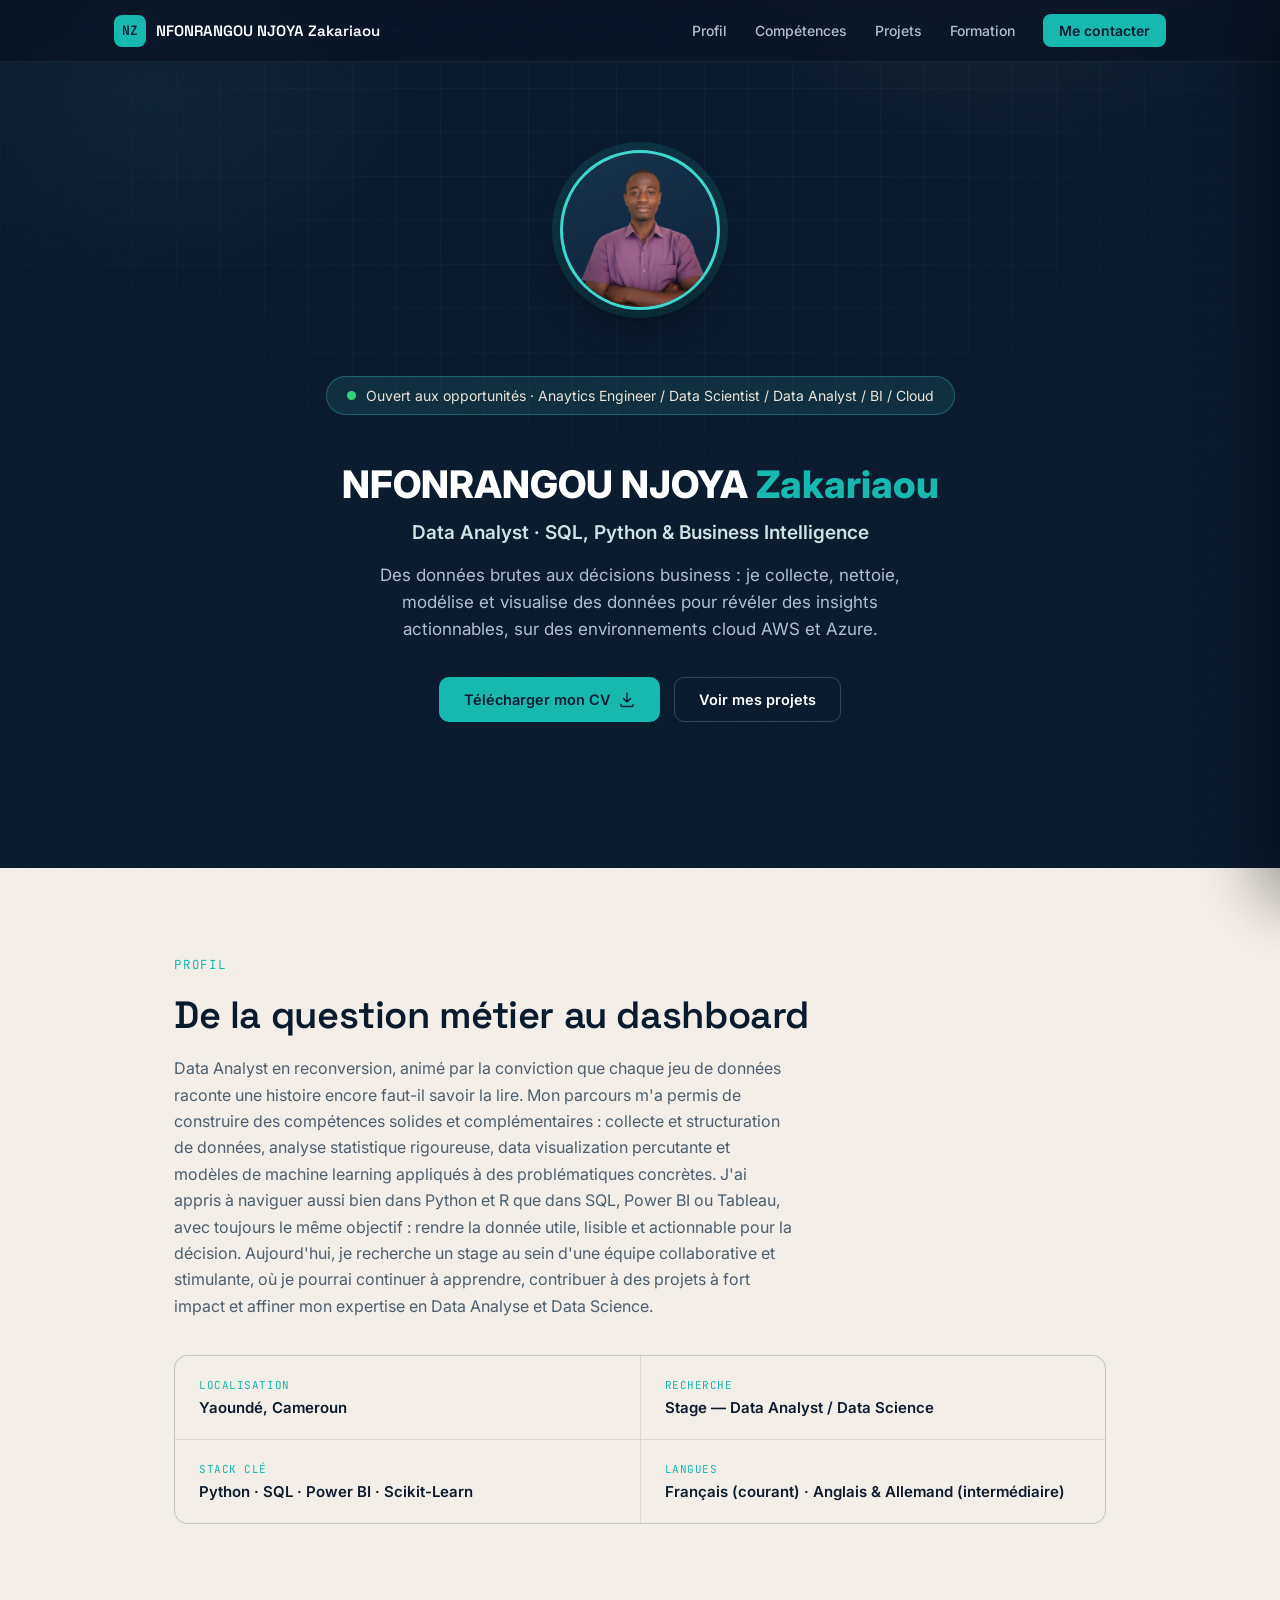
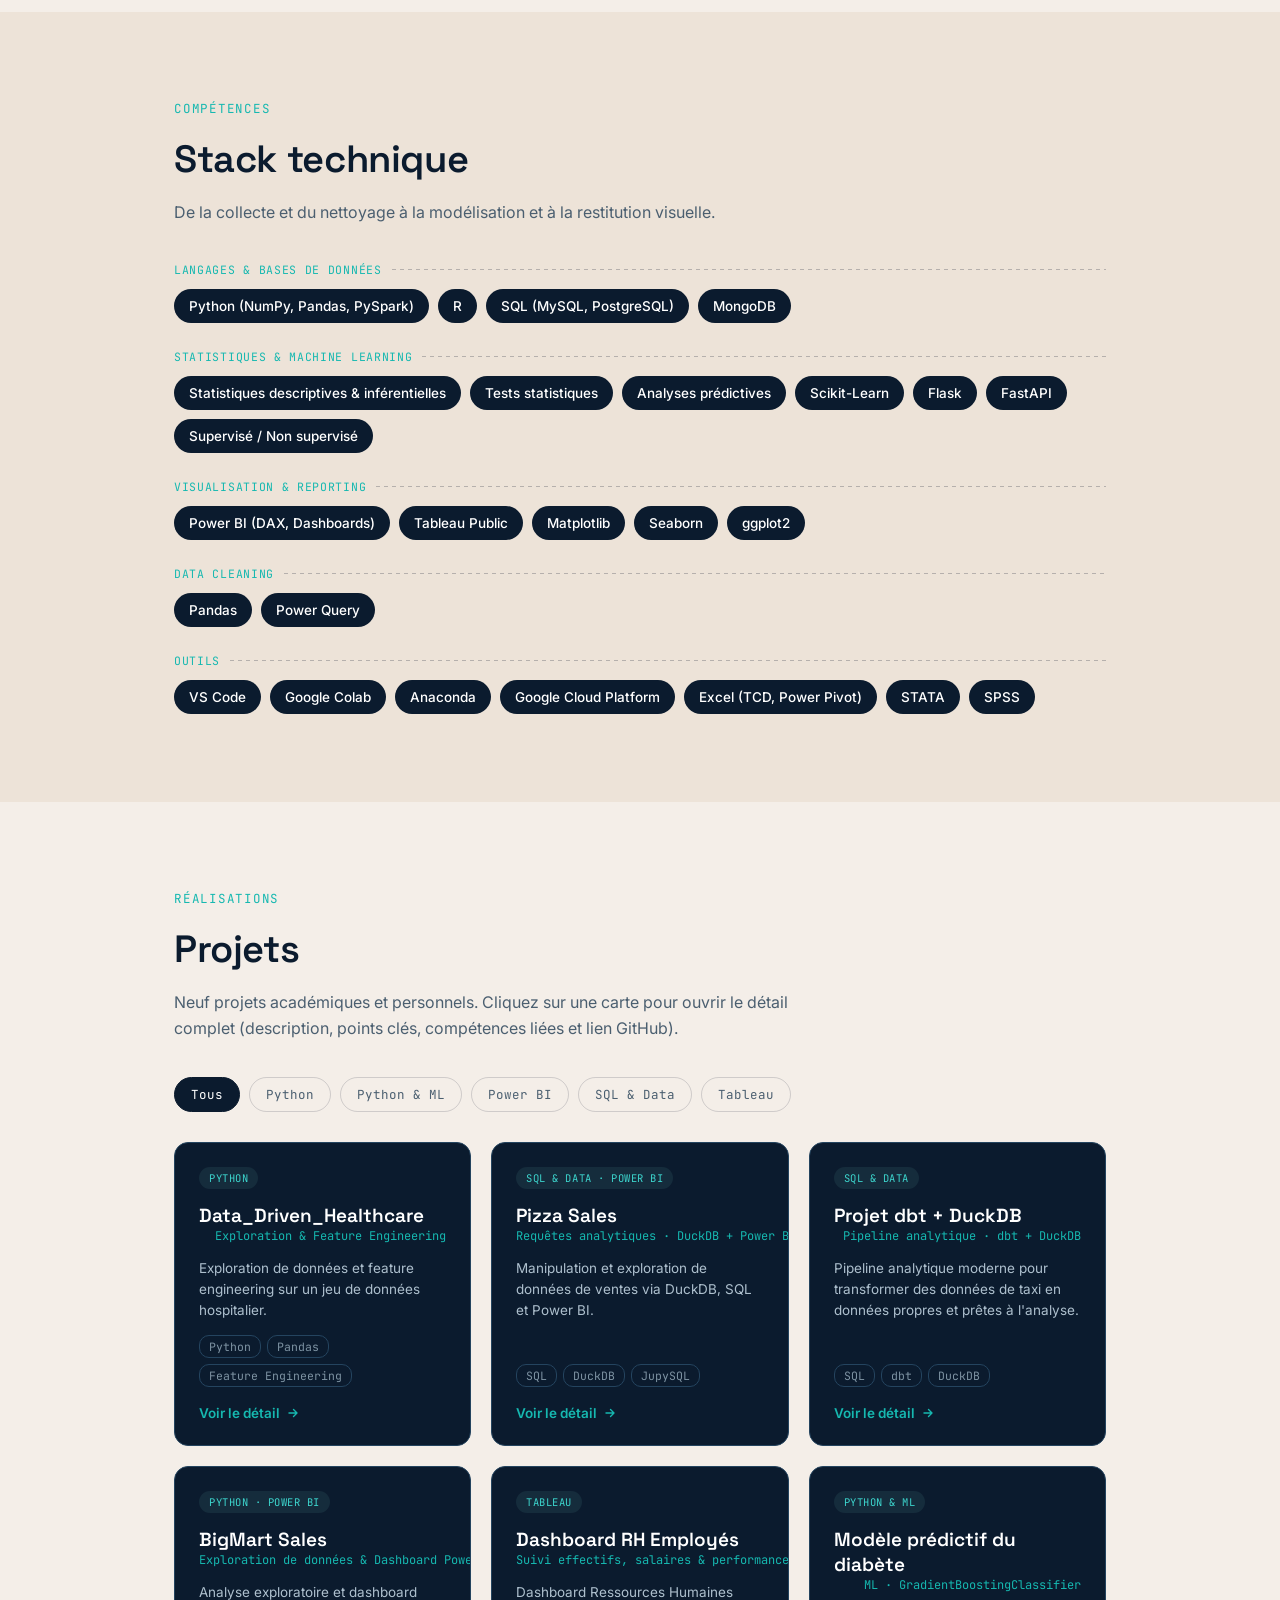
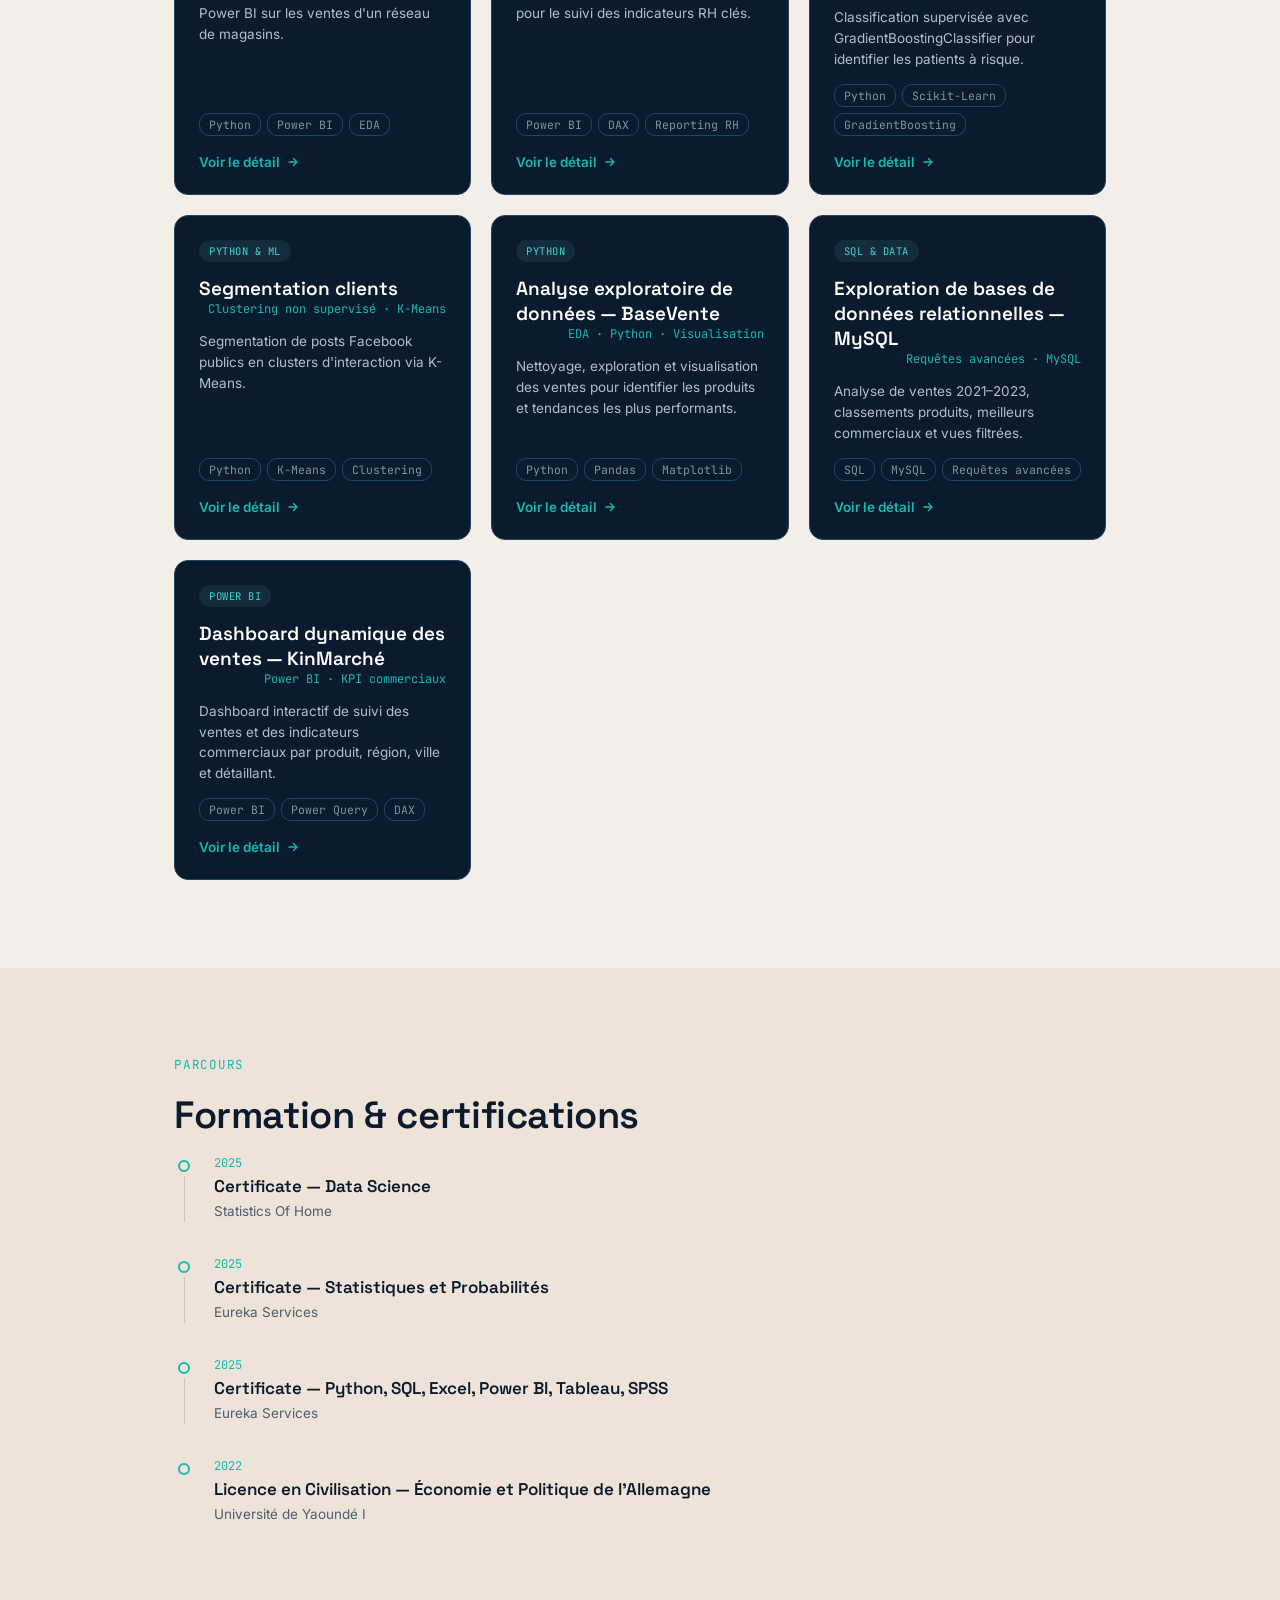
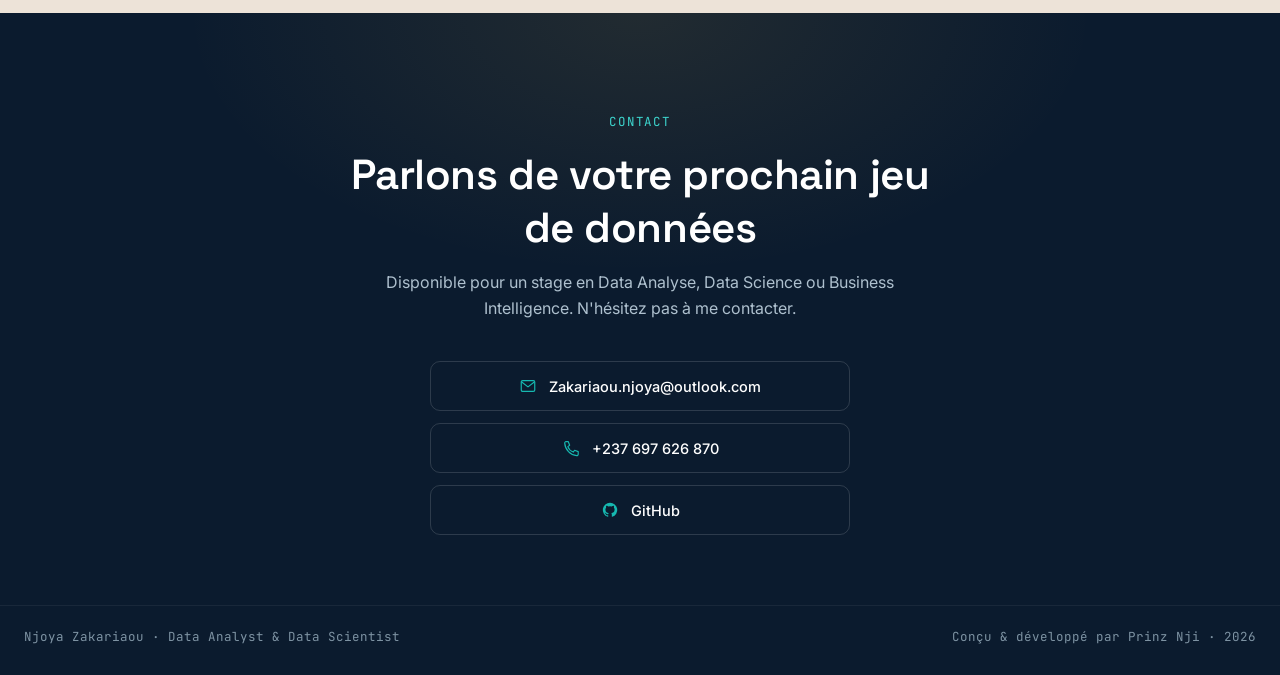
==== commit d8cd7fd4: "ajout projet dbt et duckdb" ====
--- a/index.html
+++ b/index.html
@@ -52,12 +52,12 @@
           <input type="file" id="photoInput" accept="image/*" hidden>
           <img src="1000012351.png" alt="Photo de profil de NFONRANGOOU NJOYA Zakariaou">
           <label for="photoInput" class="photo-label">
-            <span class="photo-add-text">Changer la photo</span>
+            <!-- <span class="photo-add-text">Changer la photo</span> -->
           </label>
         </div>
         <div class="status-pill">
           <span class="status-dot"></span>
-          Ouvert aux opportunités · Data Analyst / Data Scientist / BI / Cloud
+          Ouvert aux opportunités · Anaytics Engineer / Data Scientist / Data Analyst / BI / Cloud
         </div>
         <!-- <p class="eyebrow">Data Analyst · Data Scientist · Yaoundé, Cameroun</p> -->
         <h1 class="hero-title">
--- a/style.css
+++ b/style.css
@@ -4,8 +4,8 @@
   --ink-2: #0F2237;
   --card: #132C46;
   --card-line: #24445F;
-  --paper: #F5F7F8;
-  --paper-2: #ECEFF1;
+  --paper: #F4EEE8;
+  --paper-2: #EDE3D8;
   --gold: #16B8B0;
   --gold-dim: #129089;
   --teal: #16B8B0;
@@ -312,12 +312,13 @@
   max-width: 560px;
   margin: 0 auto 34px;
 }
+
 .hero .role {
-      font-size: 19px;
-      color: #cfe3e3;
-      font-weight: 600;
-      margin-bottom: 18px;
-    }
+  font-size: 19px;
+  color: #cfe3e3;
+  font-weight: 600;
+  margin-bottom: 18px;
+}
 
 .hero-actions {
   display: flex;
@@ -384,15 +385,86 @@
 
 /* Profile photo placeholder — signature hero element */
 .profile-photo {
-  width: 132px;
-  height: 132px;
+  width: 160px;
+  height: 160px;
   border-radius: 50%;
   margin: 0 auto 28px;
   position: relative;
   overflow: hidden;
   border: 3px solid var(--teal-bright);
-  box-shadow: 0 0 0 6px rgba(22, 184, 176, .12), 0 20px 40px -14px rgba(0, 0, 0, .6);
+  box-shadow: 0 0 0 8px rgba(22, 184, 176, .14), 0 20px 42px -14px rgba(0, 0, 0, .65);
   background: linear-gradient(160deg, #16324D, #0D2036);
+  animation: profileFloat 3.8s ease-in-out infinite;
+  pointer-events: none;
+}
+
+.profile-photo::before {
+  content: "";
+  position: absolute;
+  inset: -12px;
+  border-radius: 50%;
+  border: 2px solid rgba(61, 214, 206, .72);
+  box-shadow: 0 0 0 8px rgba(61, 214, 206, .08);
+  animation: profileGlow 3.2s ease-in-out infinite;
+  z-index: 0;
+}
+
+.profile-photo::after {
+  content: "";
+  position: absolute;
+  inset: -22px;
+  border-radius: 50%;
+  border: 1px solid rgba(61, 214, 206, .28);
+  animation: profilePulse 2.8s ease-out infinite;
+  z-index: 0;
+}
+
+.profile-photo>* {
+  position: relative;
+  z-index: 1;
+}
+
+@keyframes profileFloat {
+
+  0%,
+  100% {
+    transform: translateY(0px) scale(1);
+  }
+
+  50% {
+    transform: translateY(-5px) scale(1.03);
+  }
+}
+
+@keyframes profileGlow {
+
+  0%,
+  100% {
+    transform: scale(0.96);
+    opacity: .75;
+  }
+
+  50% {
+    transform: scale(1.04);
+    opacity: 1;
+  }
+}
+
+@keyframes profilePulse {
+  0% {
+    transform: scale(0.95);
+    opacity: .7;
+  }
+
+  50% {
+    transform: scale(1.05);
+    opacity: .35;
+  }
+
+  100% {
+    transform: scale(1.12);
+    opacity: 0;
+  }
 }
 
 .photo-label {
@@ -403,9 +475,10 @@
   align-items: center;
   justify-content: center;
   gap: 6px;
-  cursor: pointer;
+  cursor: default;
   color: var(--text-dim);
   transition: color .2s, background .2s;
+  pointer-events: none;
 }
 
 .photo-label:hover {
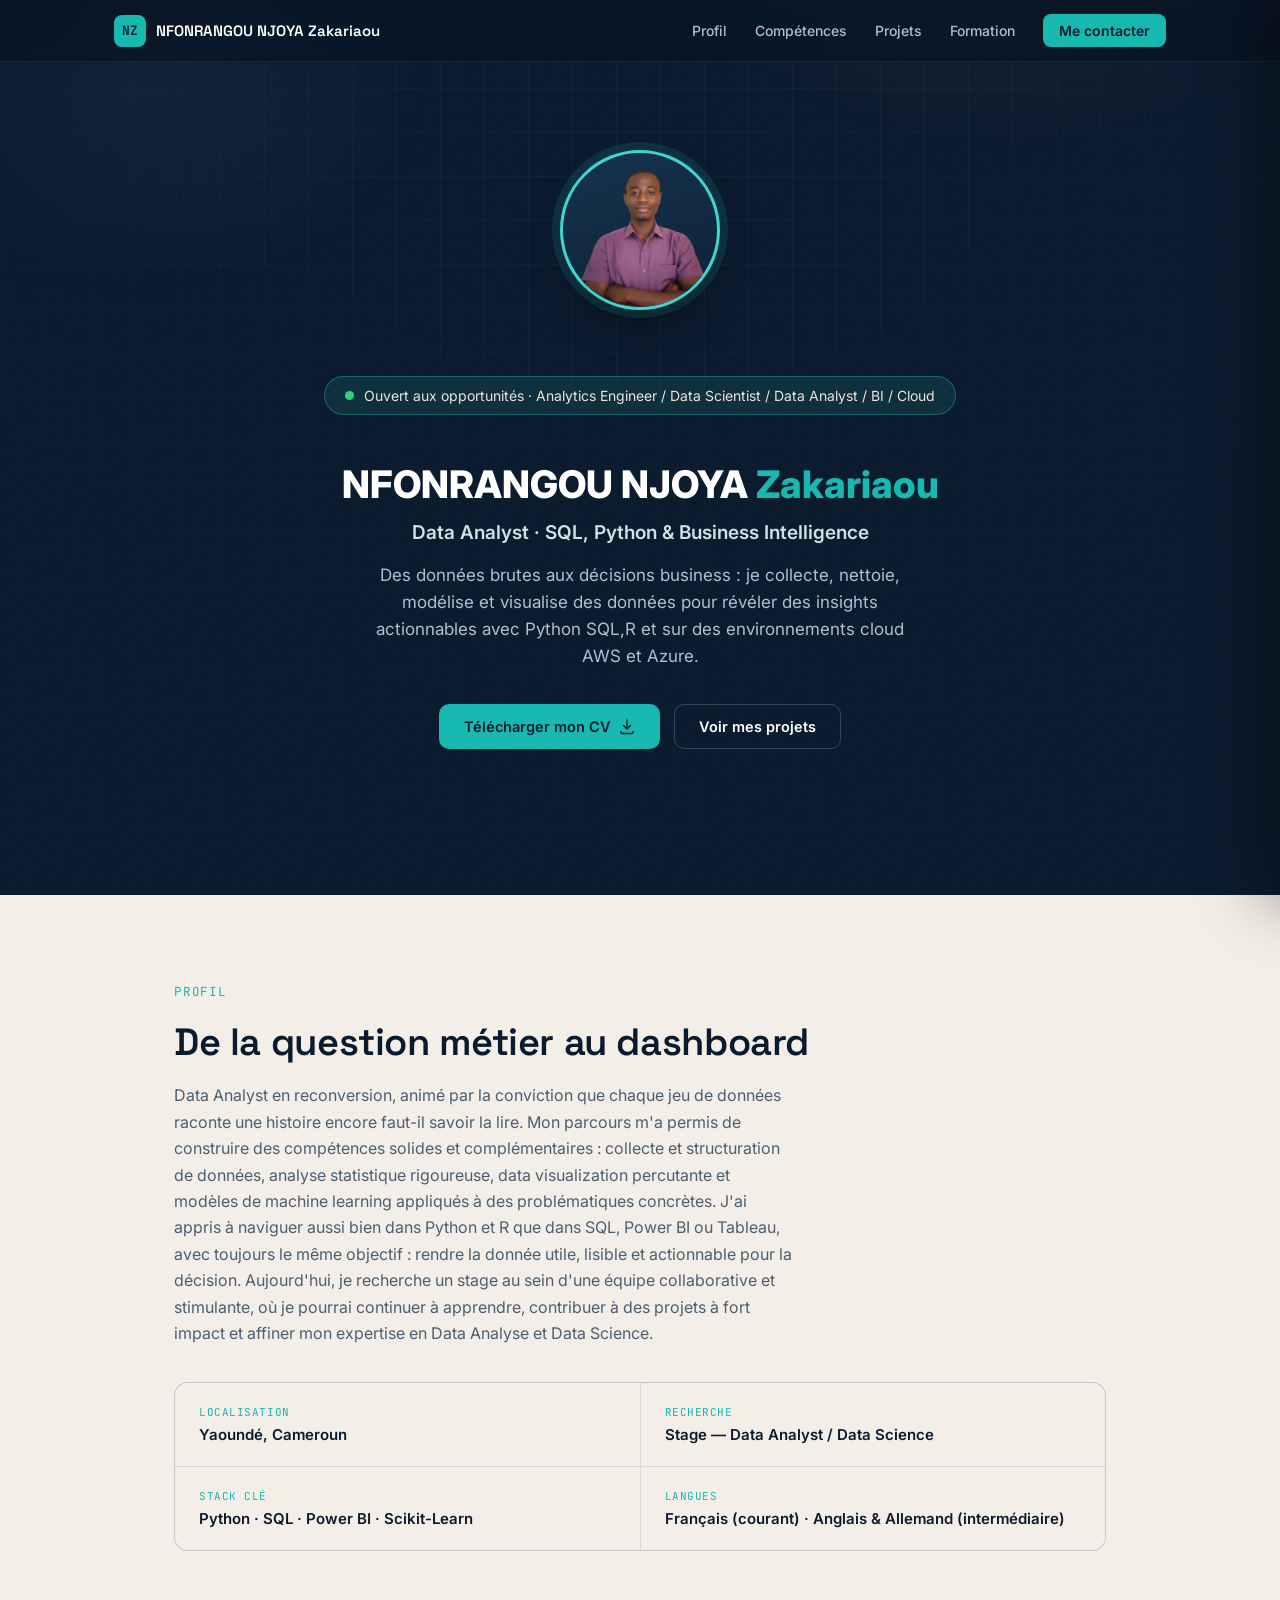
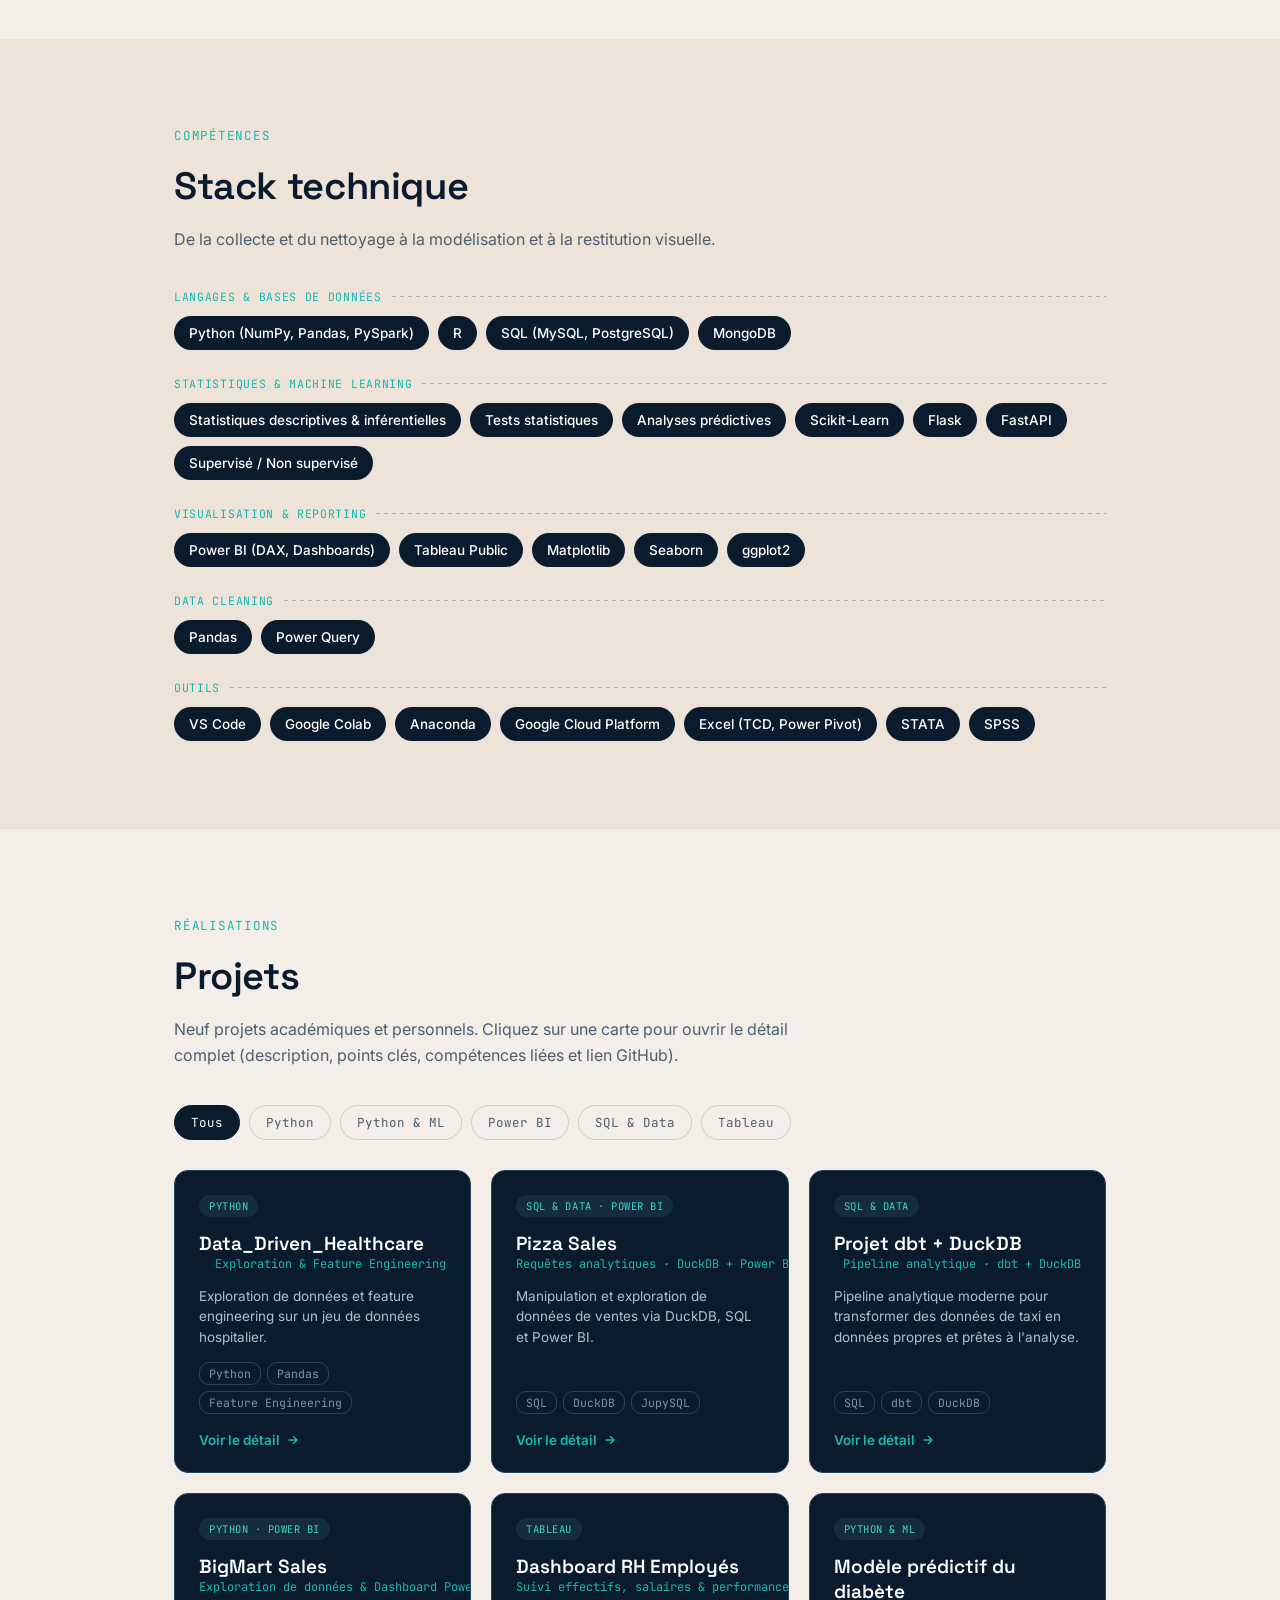
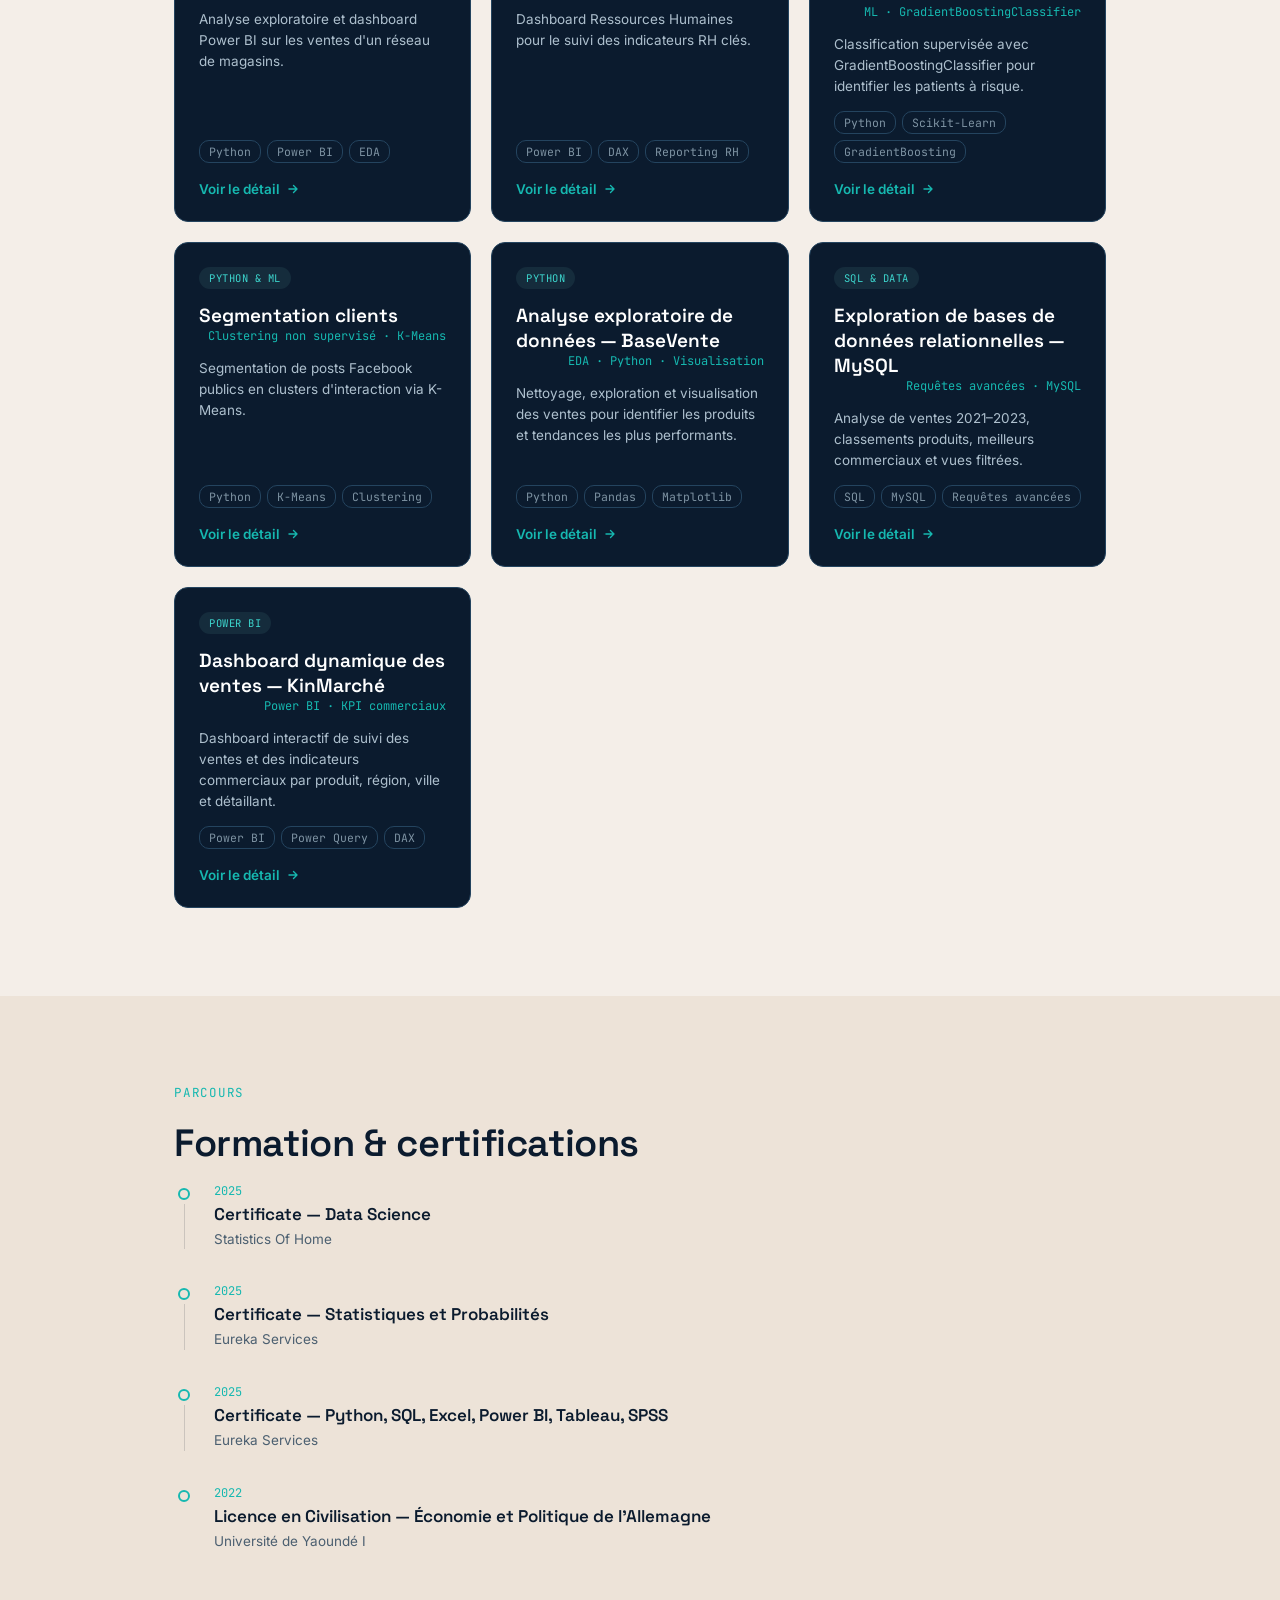
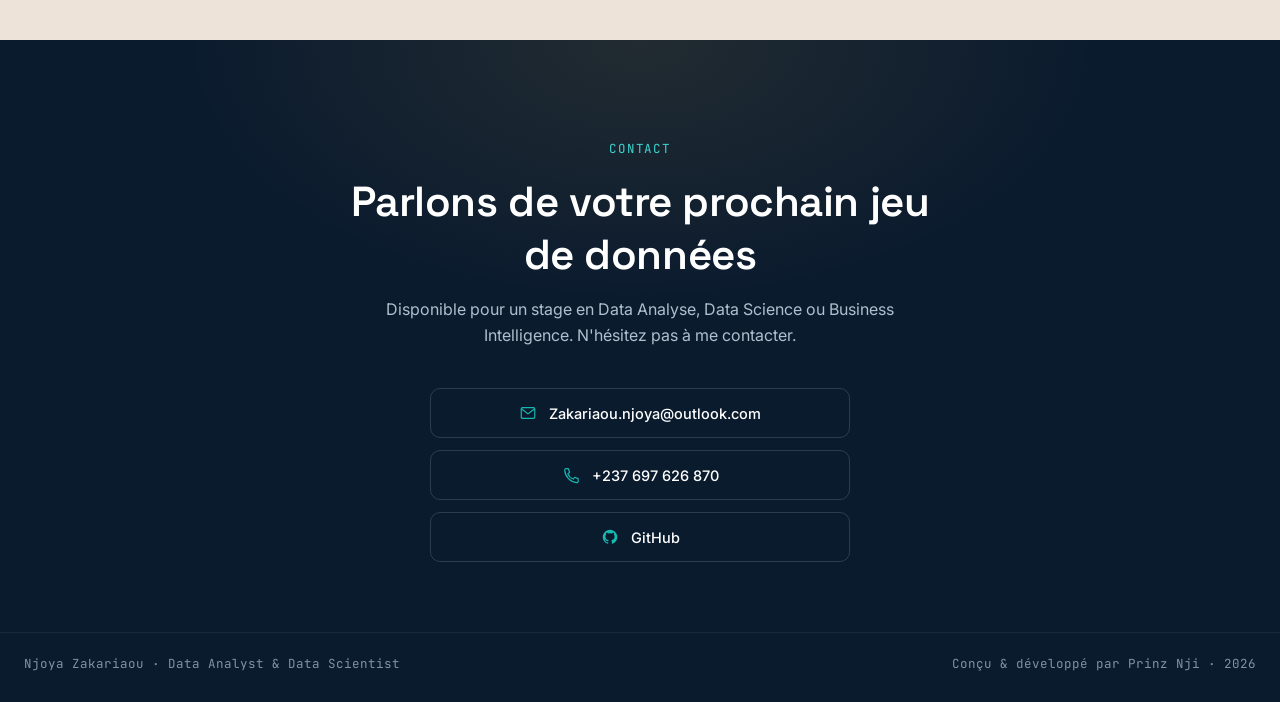
==== commit 4ac7c97d: "modification" ====
--- a/index.html
+++ b/index.html
@@ -57,7 +57,7 @@
         </div>
         <div class="status-pill">
           <span class="status-dot"></span>
-          Ouvert aux opportunités · Anaytics Engineer / Data Scientist / Data Analyst / BI / Cloud
+          Ouvert aux opportunités · Analytics Engineer / Data Scientist / Data Analyst / BI / Cloud
         </div>
         <!-- <p class="eyebrow">Data Analyst · Data Scientist · Yaoundé, Cameroun</p> -->
         <h1 class="hero-title">
@@ -66,7 +66,7 @@
         <p class="role">Data Analyst · SQL, Python & Business Intelligence</p>
         <p class="hero-sub">Des données brutes aux décisions business : je collecte, nettoie, modélise et visualise des
           données
-          pour révéler des insights actionnables, sur des environnements cloud AWS et Azure.</p>
+          pour révéler des insights actionnables avec Python SQL,R et sur des environnements cloud AWS et Azure.</p>
 
         <div class="hero-actions">
           <a href="./CV_Njoya.pdf" class="btn btn-primary" download>
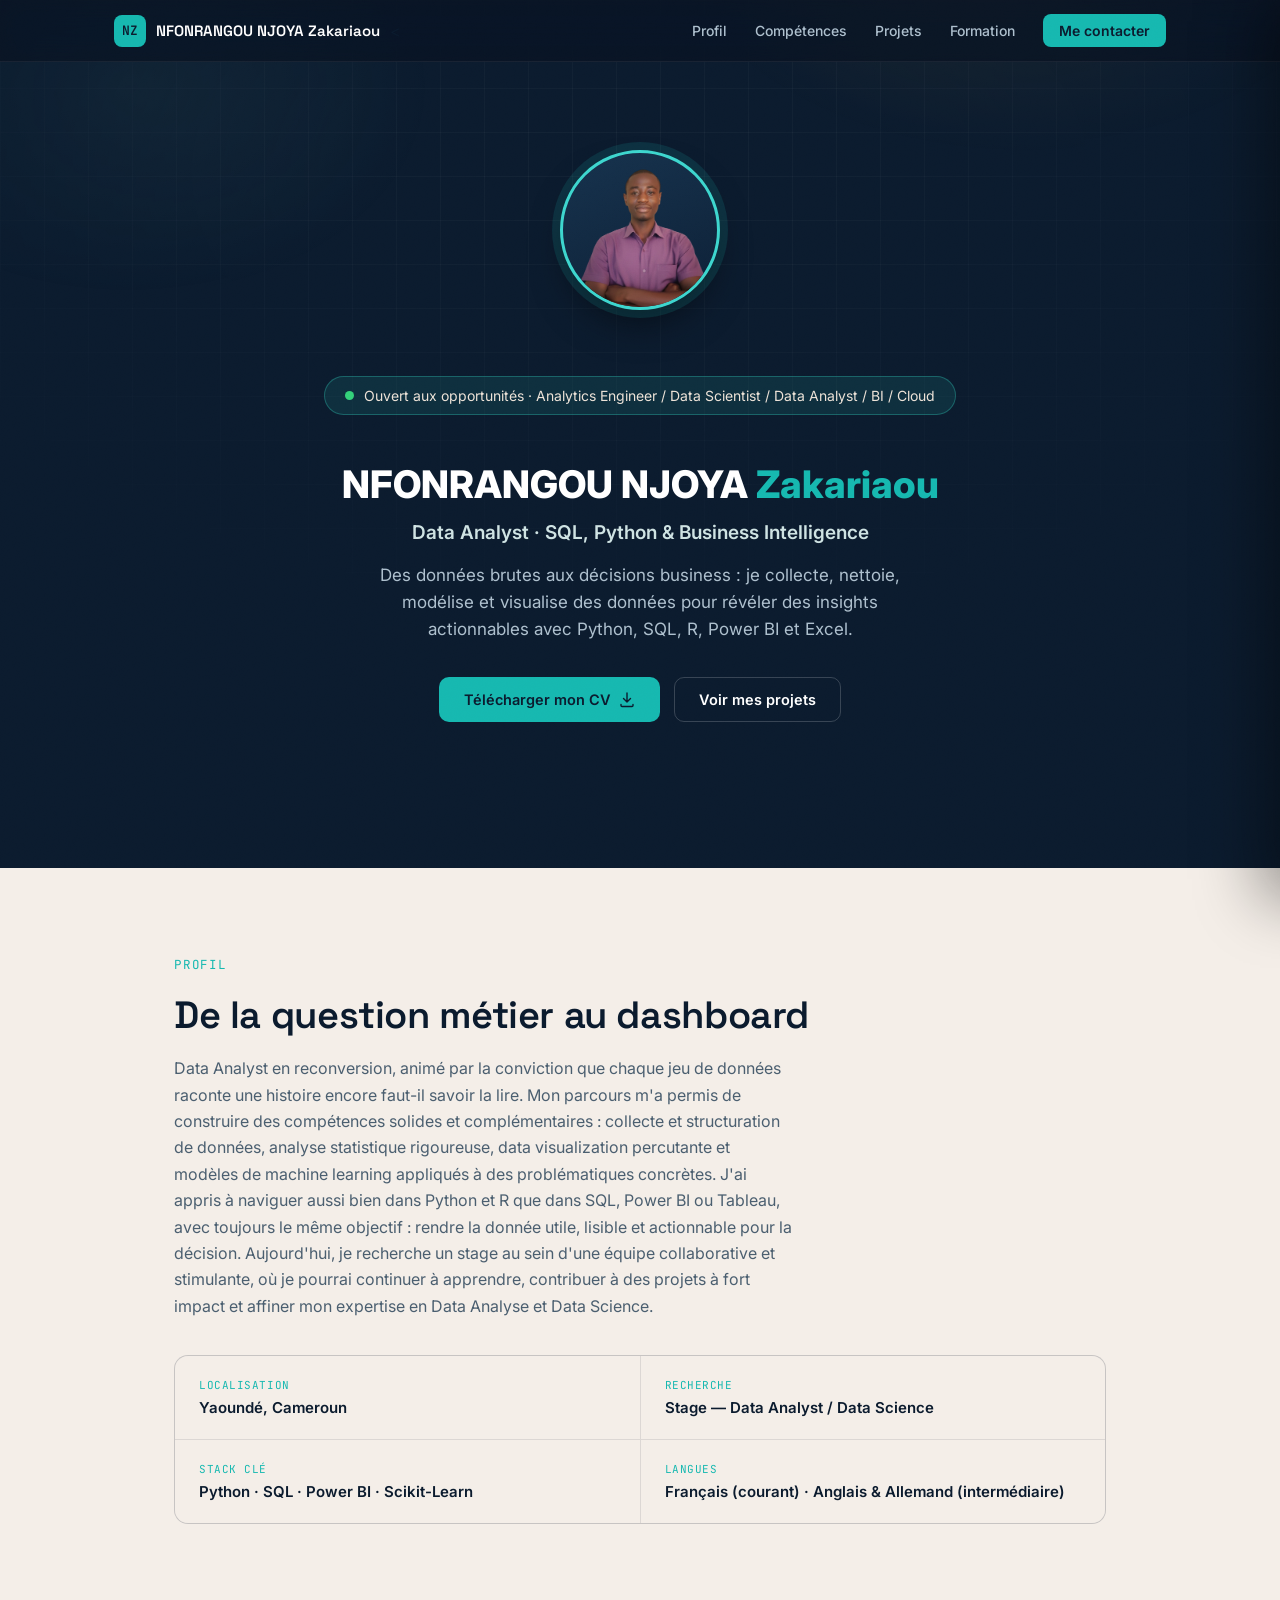
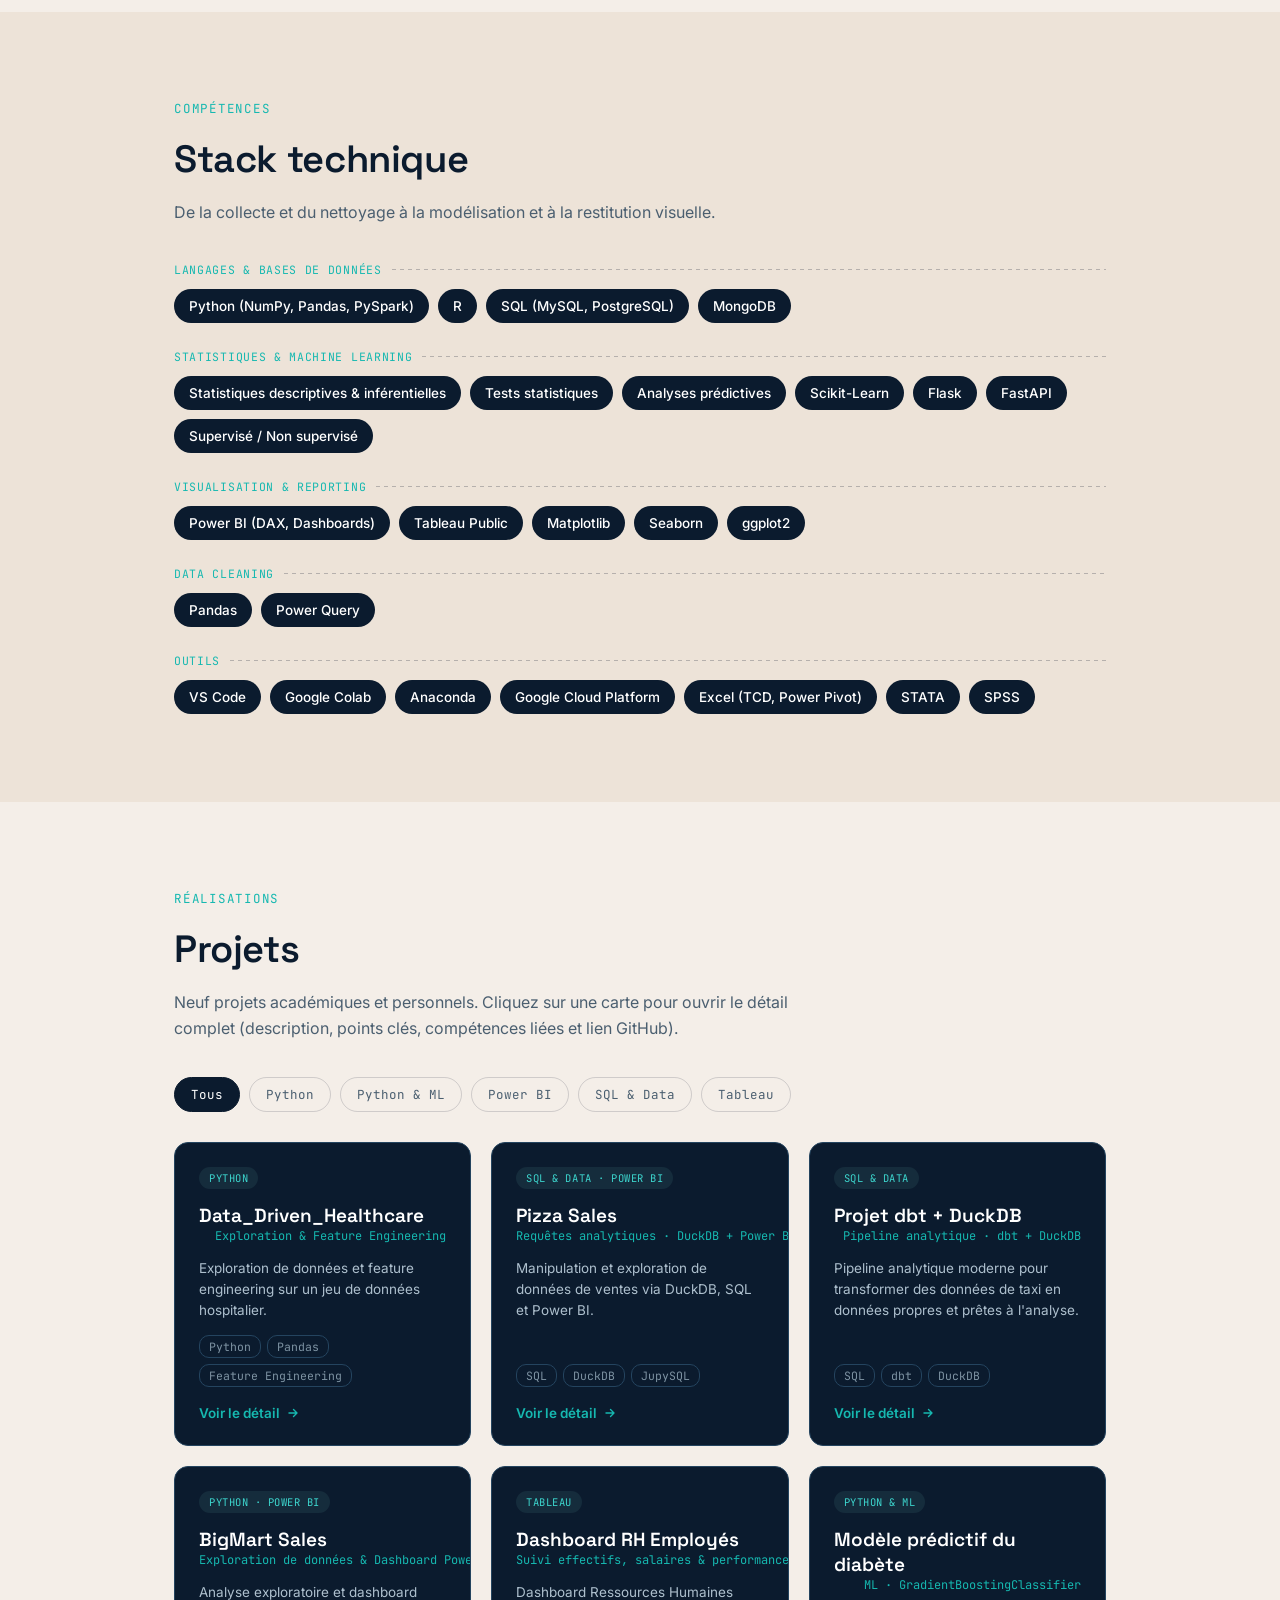
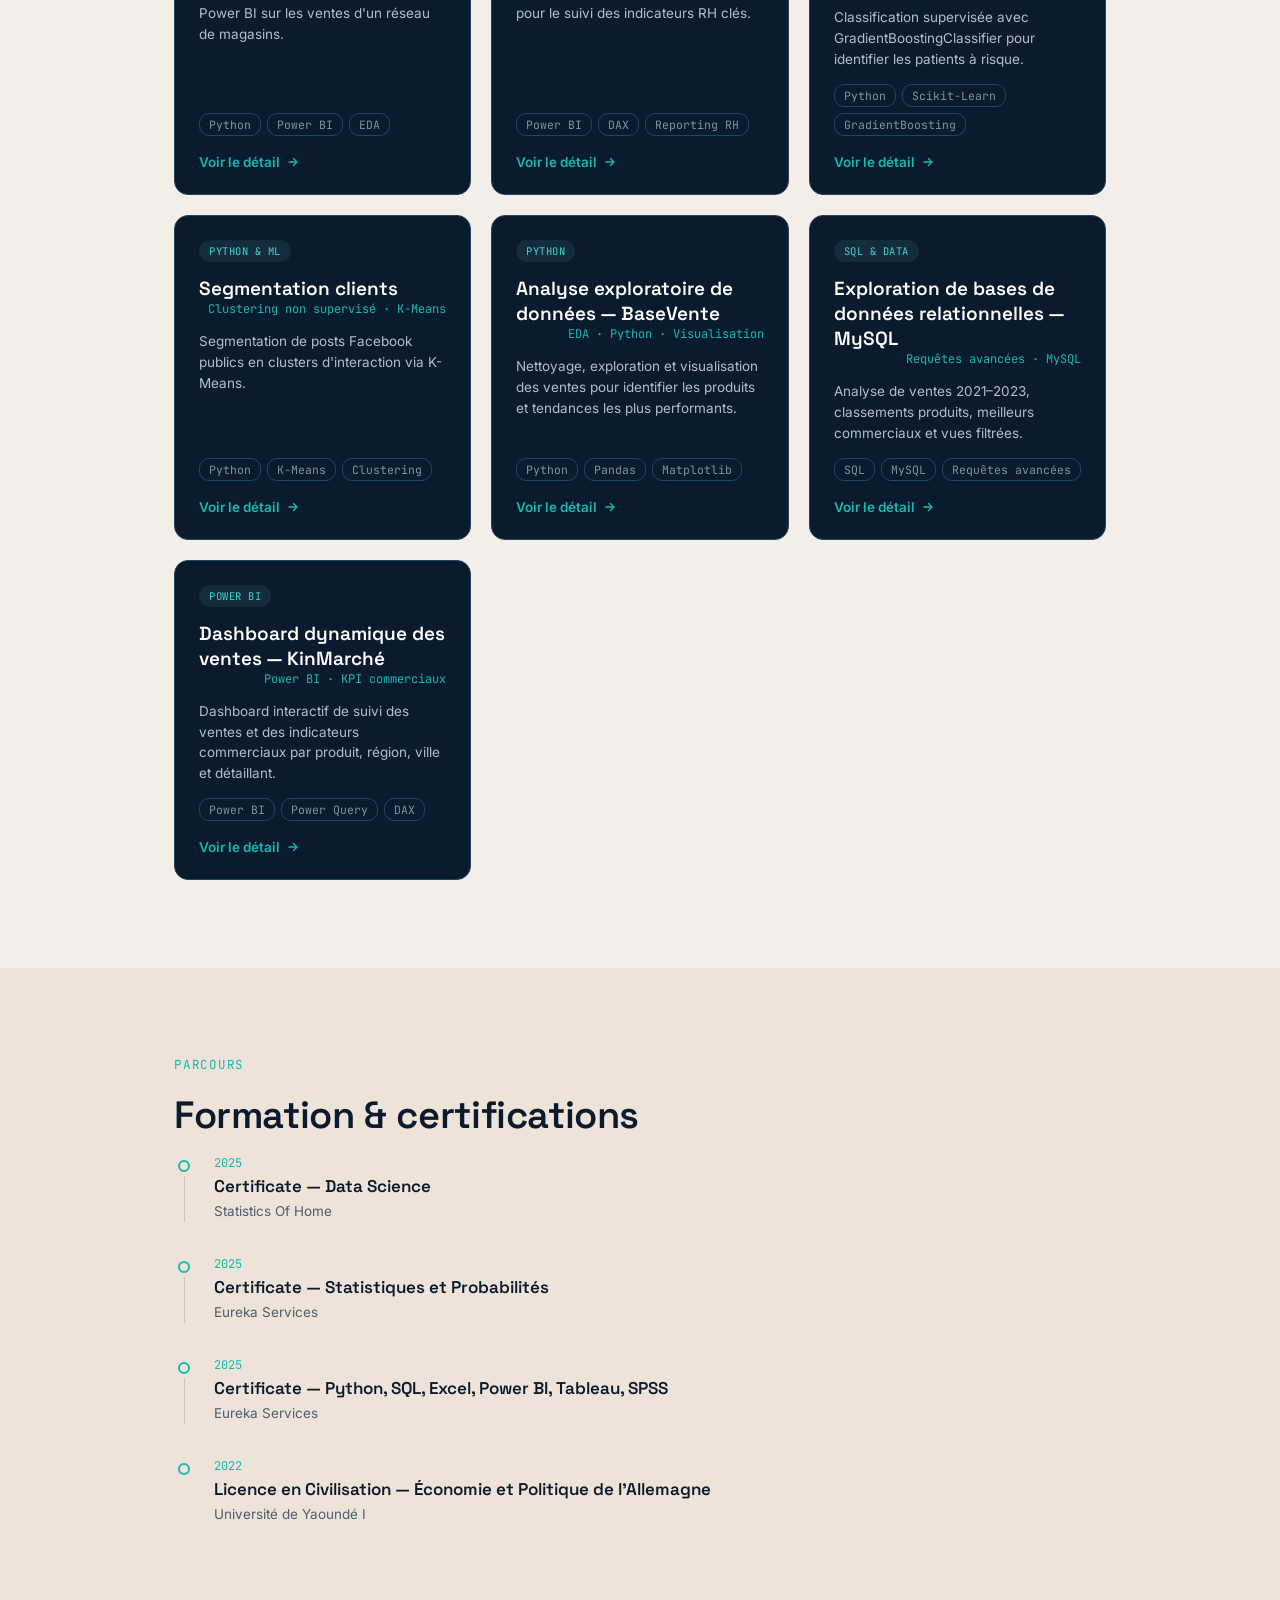
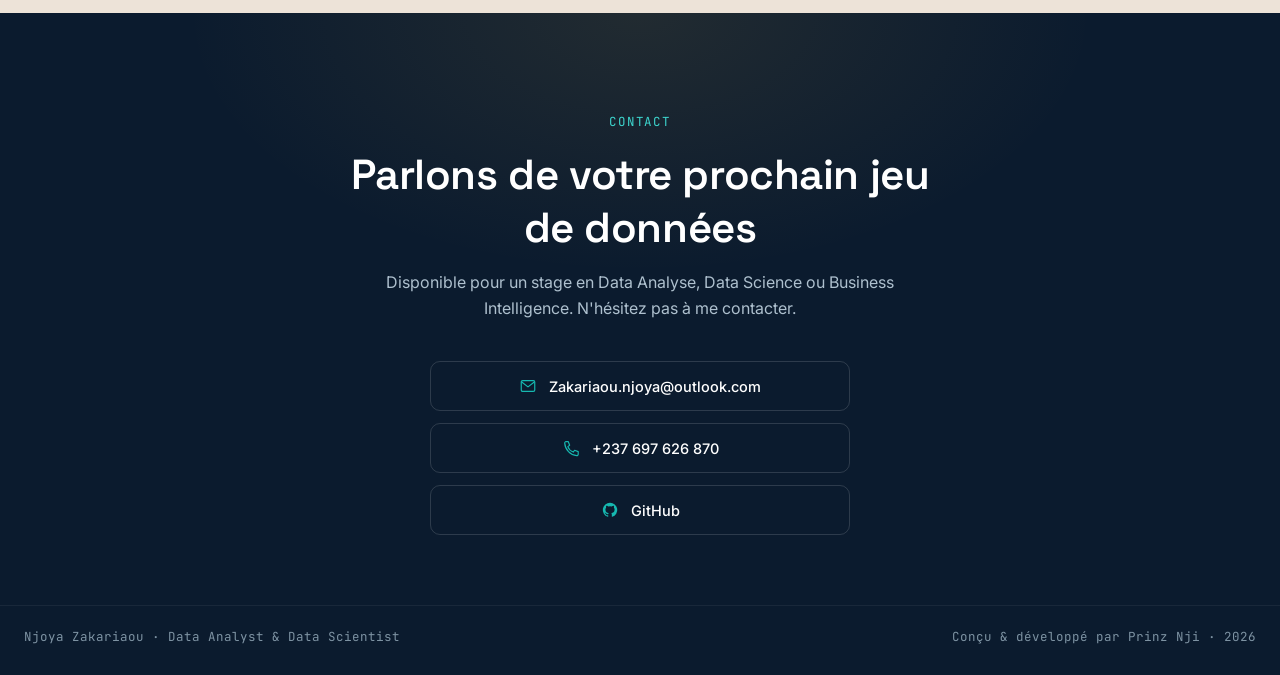
==== commit 1f1a22ff: "modification" ====
--- a/index.html
+++ b/index.html
@@ -66,7 +66,7 @@
         <p class="role">Data Analyst · SQL, Python & Business Intelligence</p>
         <p class="hero-sub">Des données brutes aux décisions business : je collecte, nettoie, modélise et visualise des
           données
-          pour révéler des insights actionnables avec Python SQL,R et sur des environnements cloud AWS et Azure.</p>
+          pour révéler des insights actionnables avec Python, SQL, R, Power BI et Excel.</p>
 
         <div class="hero-actions">
           <a href="./CV_Njoya.pdf" class="btn btn-primary" download>
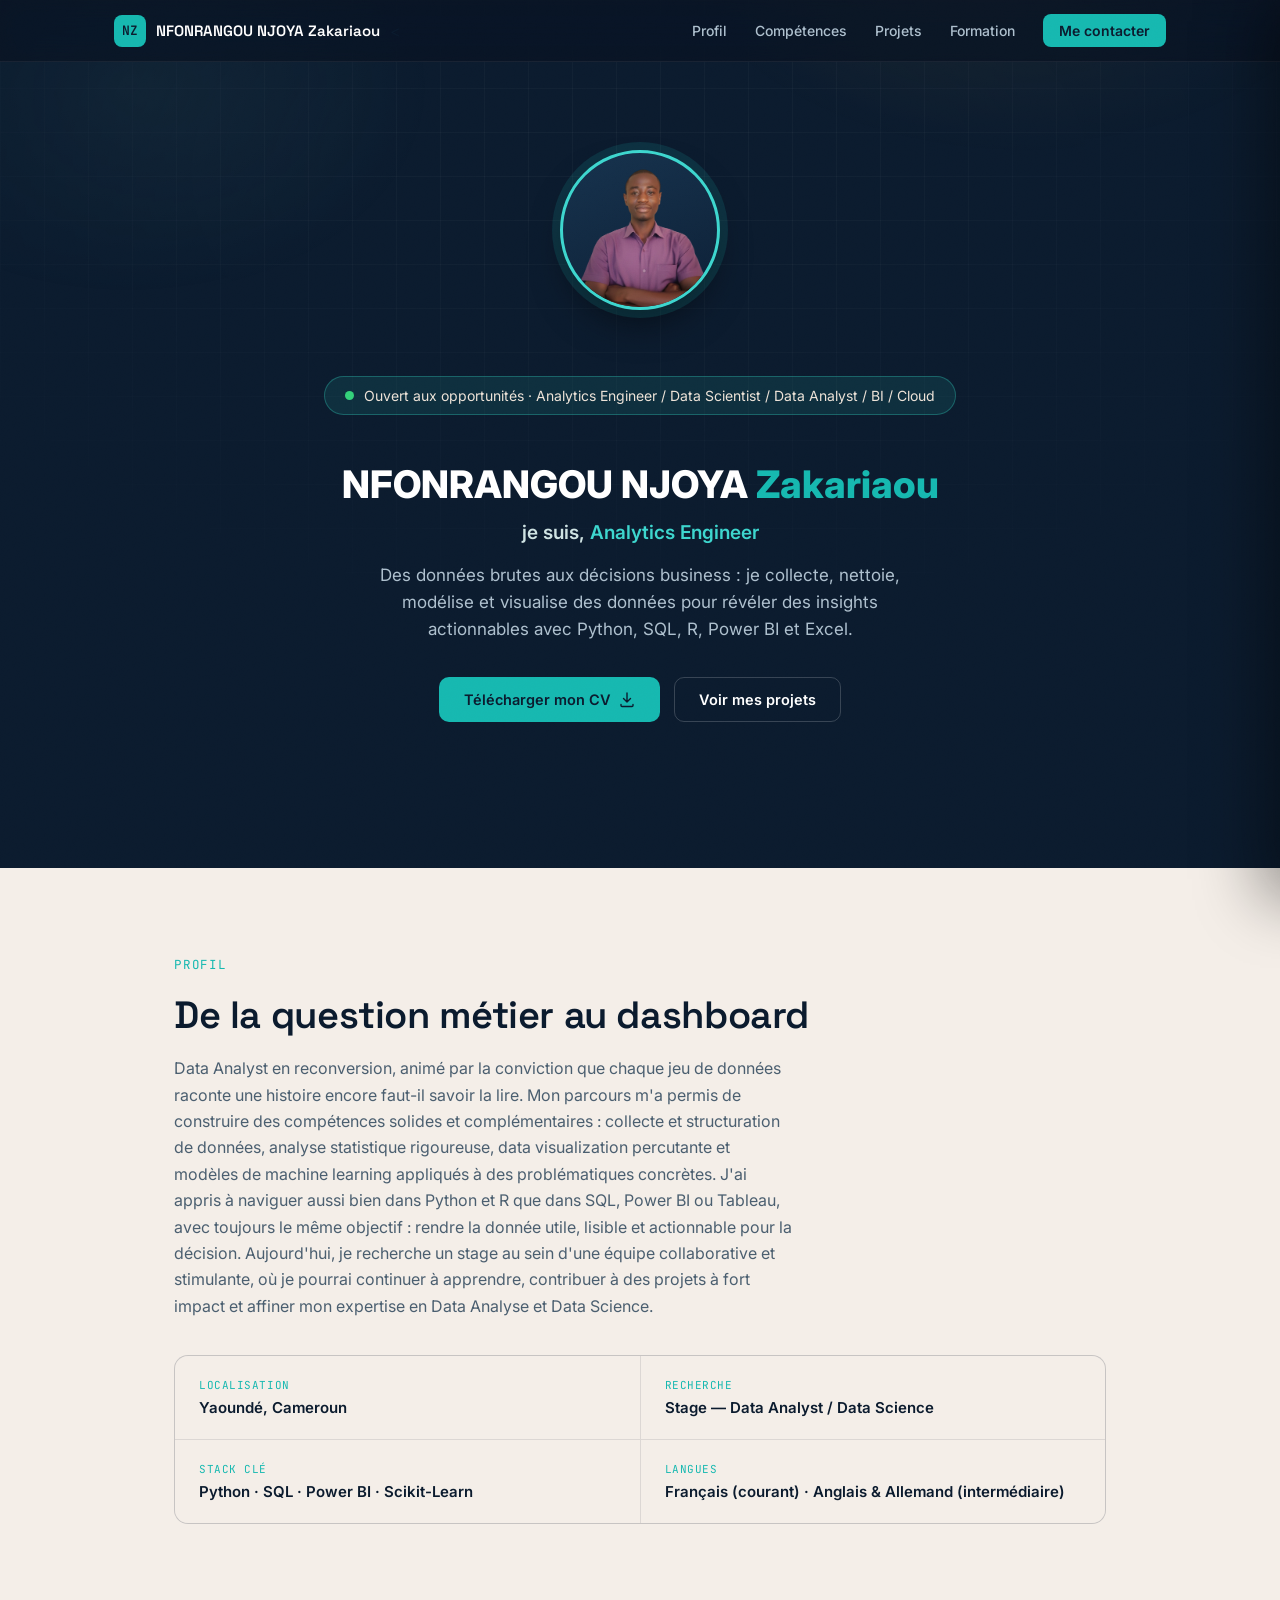
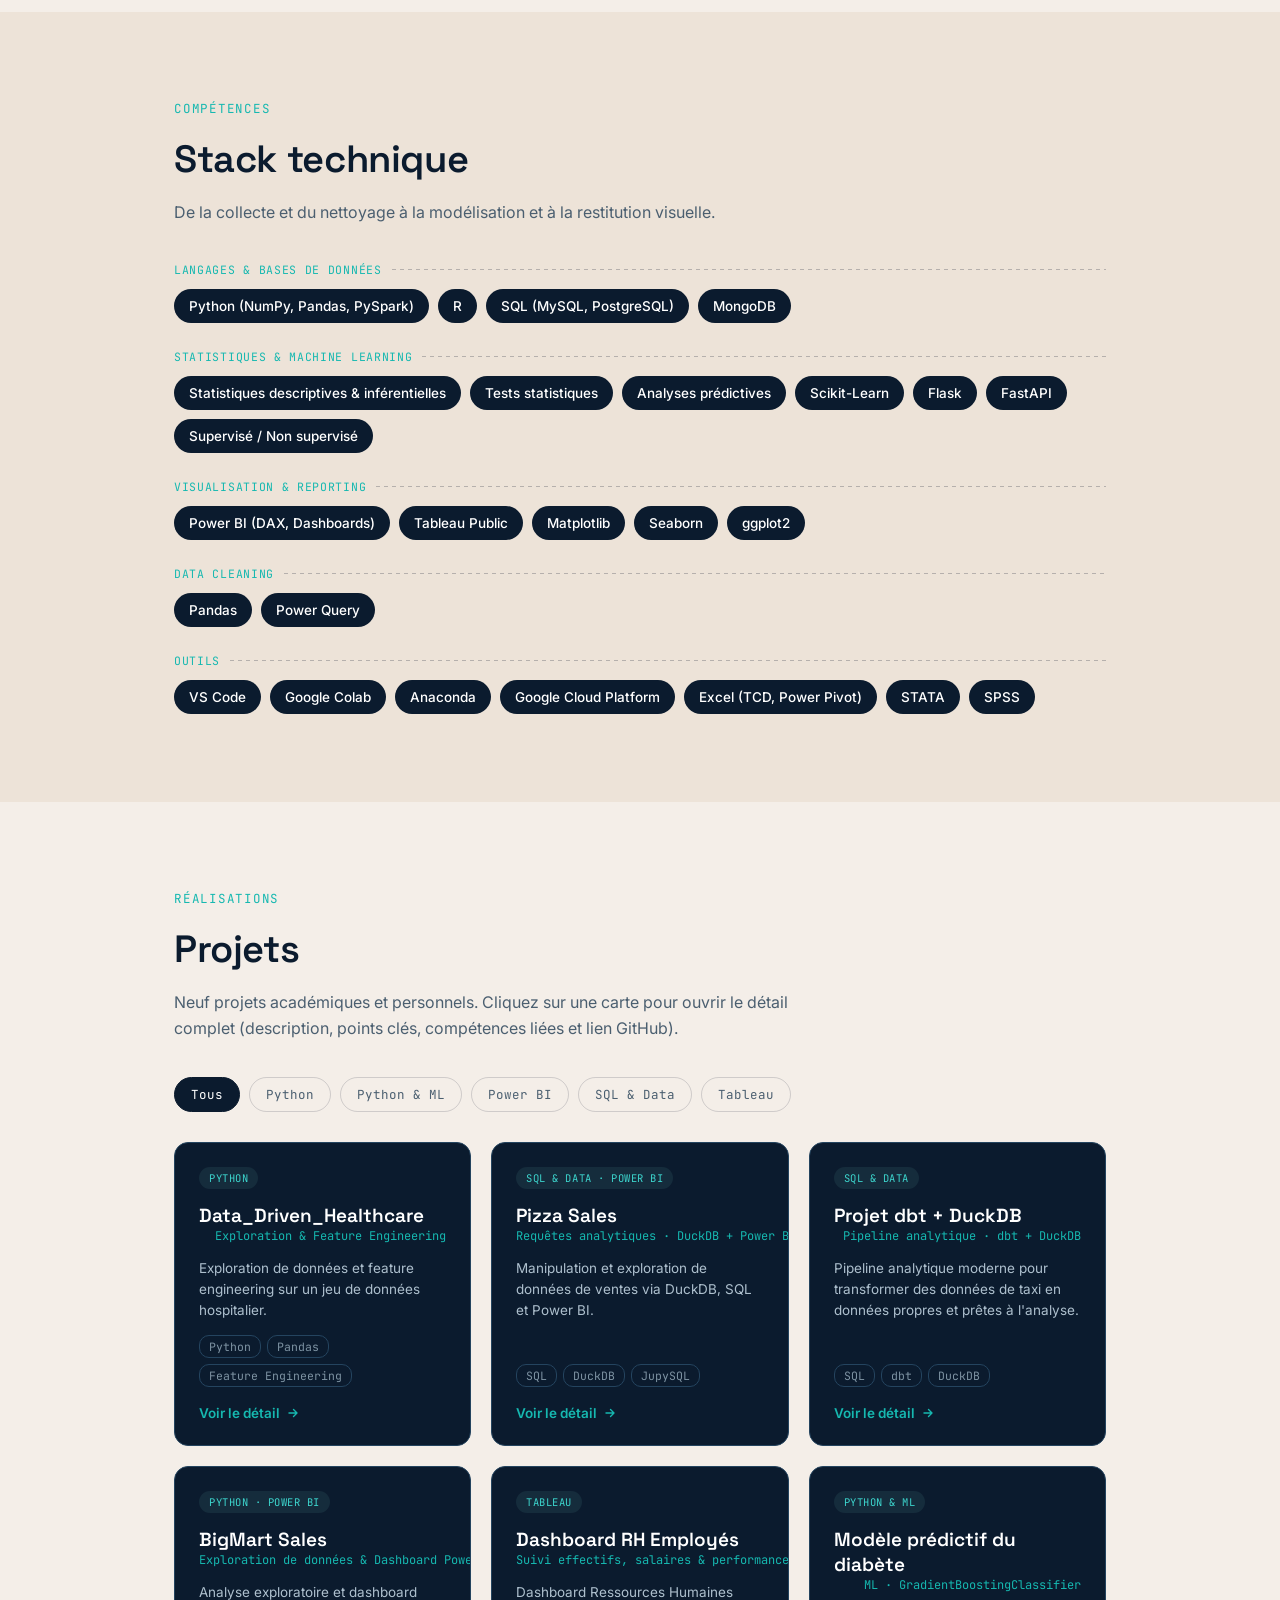
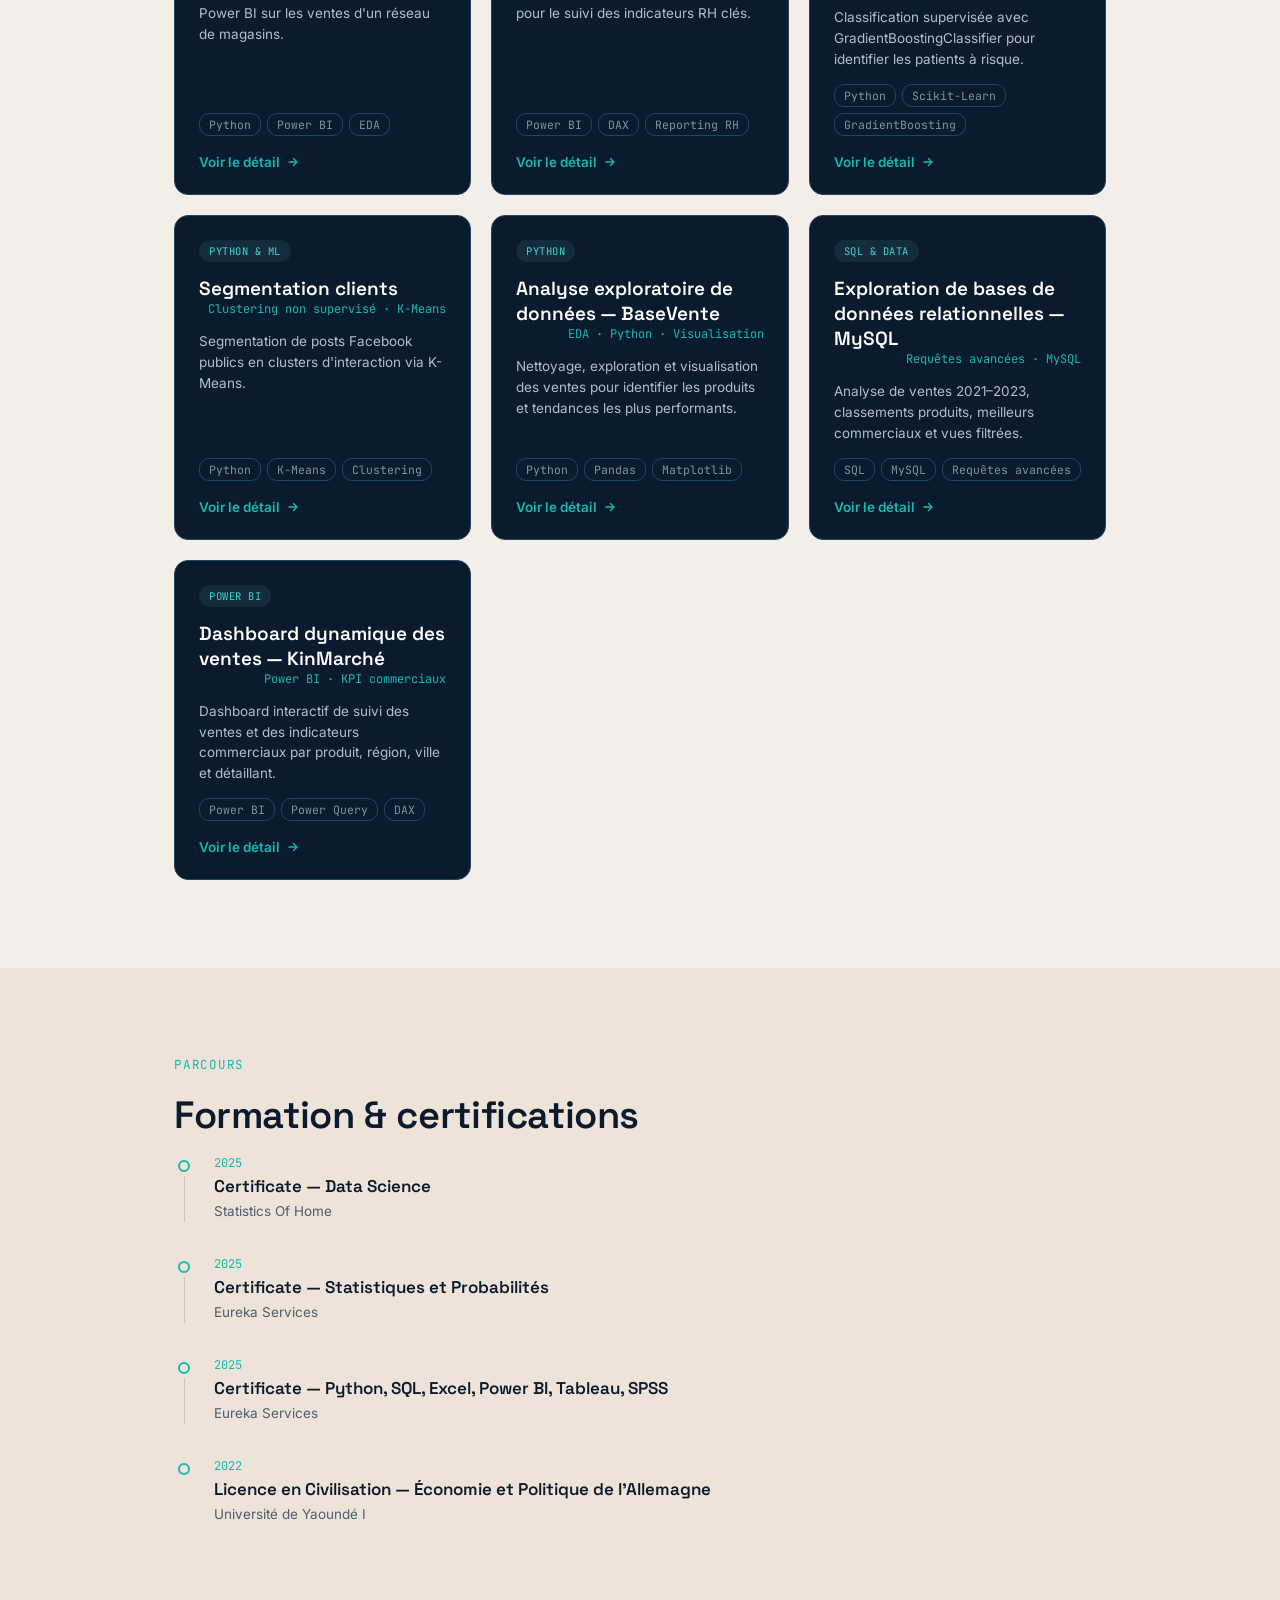
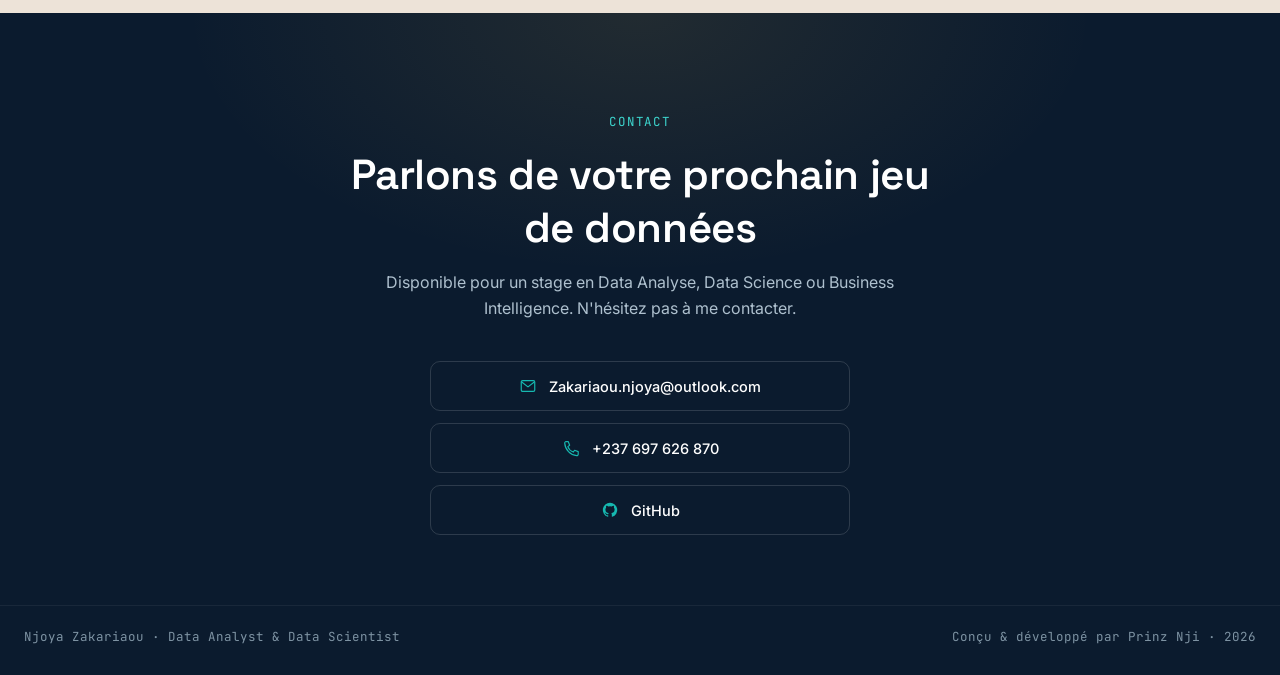
==== commit 9ae08cf0: "ajout annimation" ====
--- a/index.html
+++ b/index.html
@@ -61,9 +61,10 @@
         </div>
         <!-- <p class="eyebrow">Data Analyst · Data Scientist · Yaoundé, Cameroun</p> -->
         <h1 class="hero-title">
+
           <h2>NFONRANGOU NJOYA <span class="accent">Zakariaou</span></h2>
         </h1>
-        <p class="role">Data Analyst · SQL, Python & Business Intelligence</p>
+        <p class="role">je suis, <span id="typed" class="typed-text" aria-live="polite"></span></p>
         <p class="hero-sub">Des données brutes aux décisions business : je collecte, nettoie, modélise et visualise des
           données
           pour révéler des insights actionnables avec Python, SQL, R, Power BI et Excel.</p>
--- a/style.css
+++ b/style.css
@@ -320,6 +320,12 @@
   margin-bottom: 18px;
 }
 
+.hero .typed-text {
+  display: inline-block;
+  color: var(--teal-bright);
+  min-width: 160px;
+}
+
 .hero-actions {
   display: flex;
   gap: 14px;
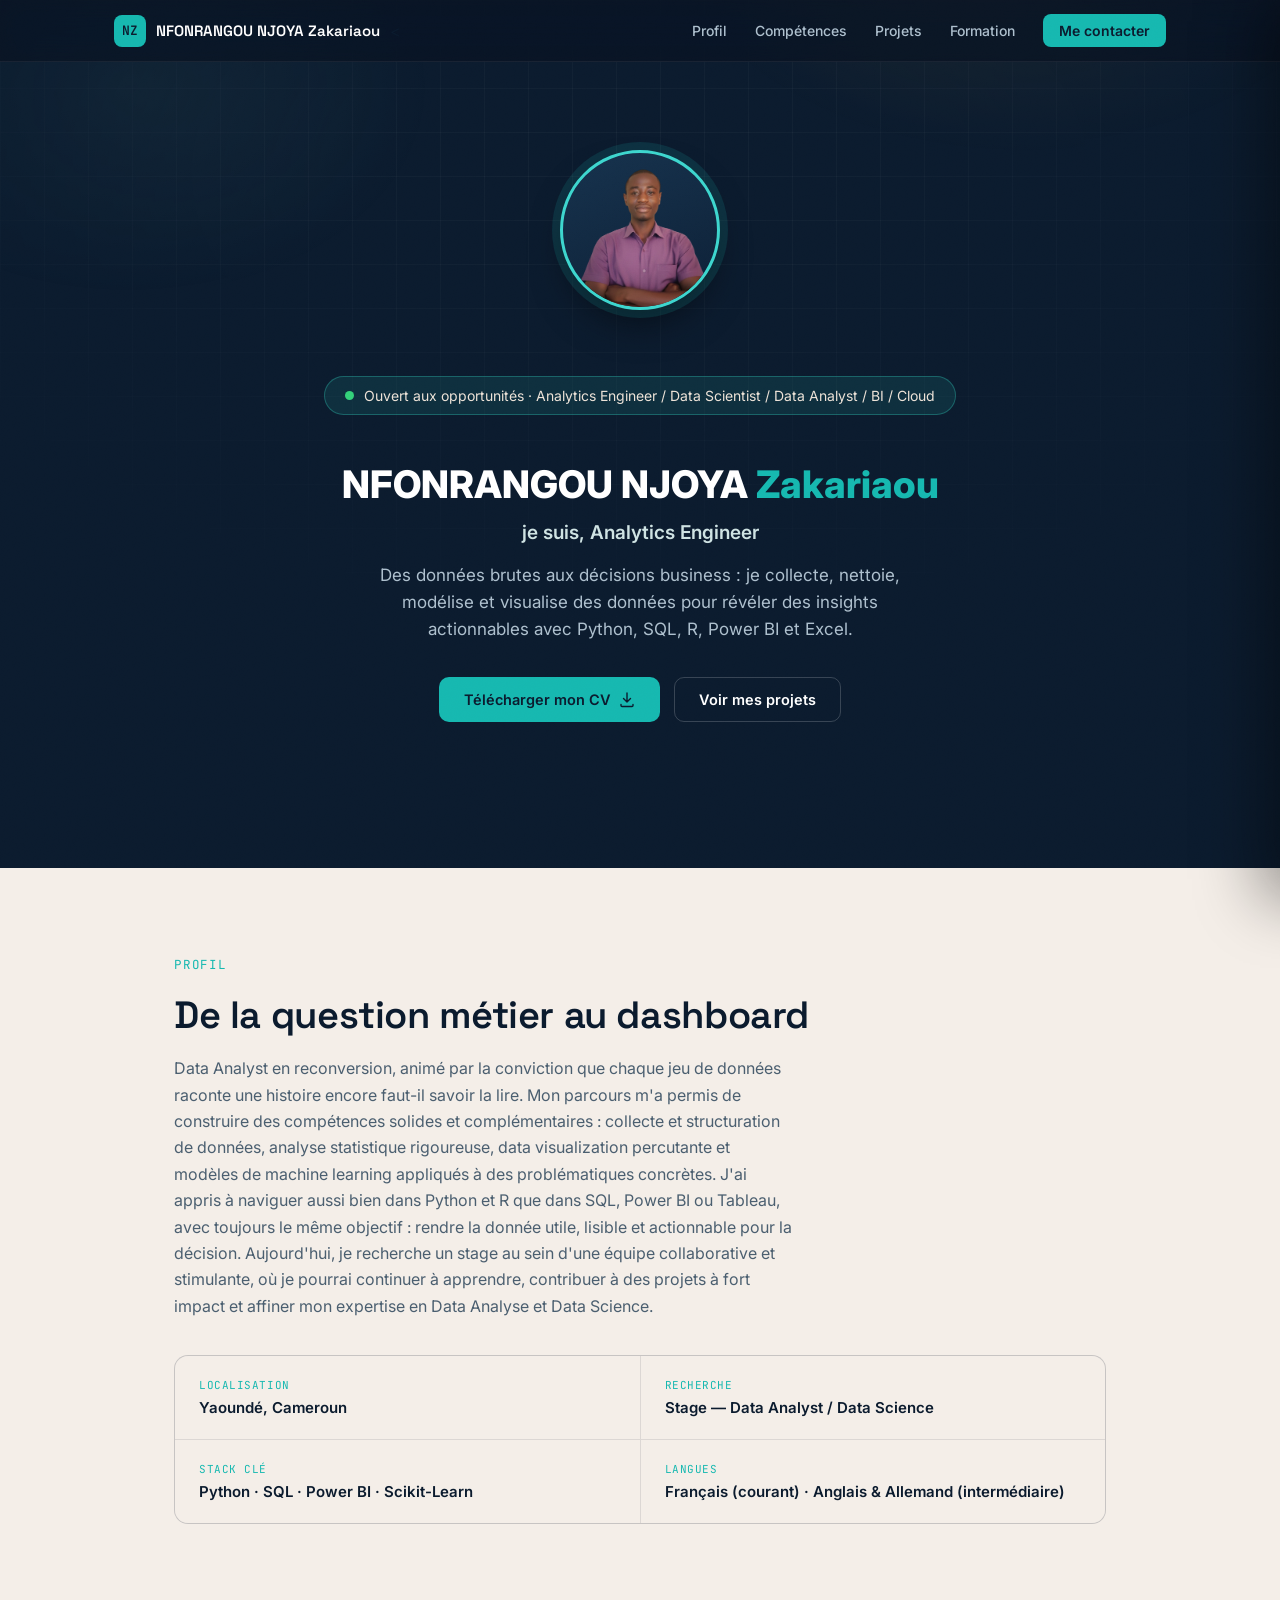
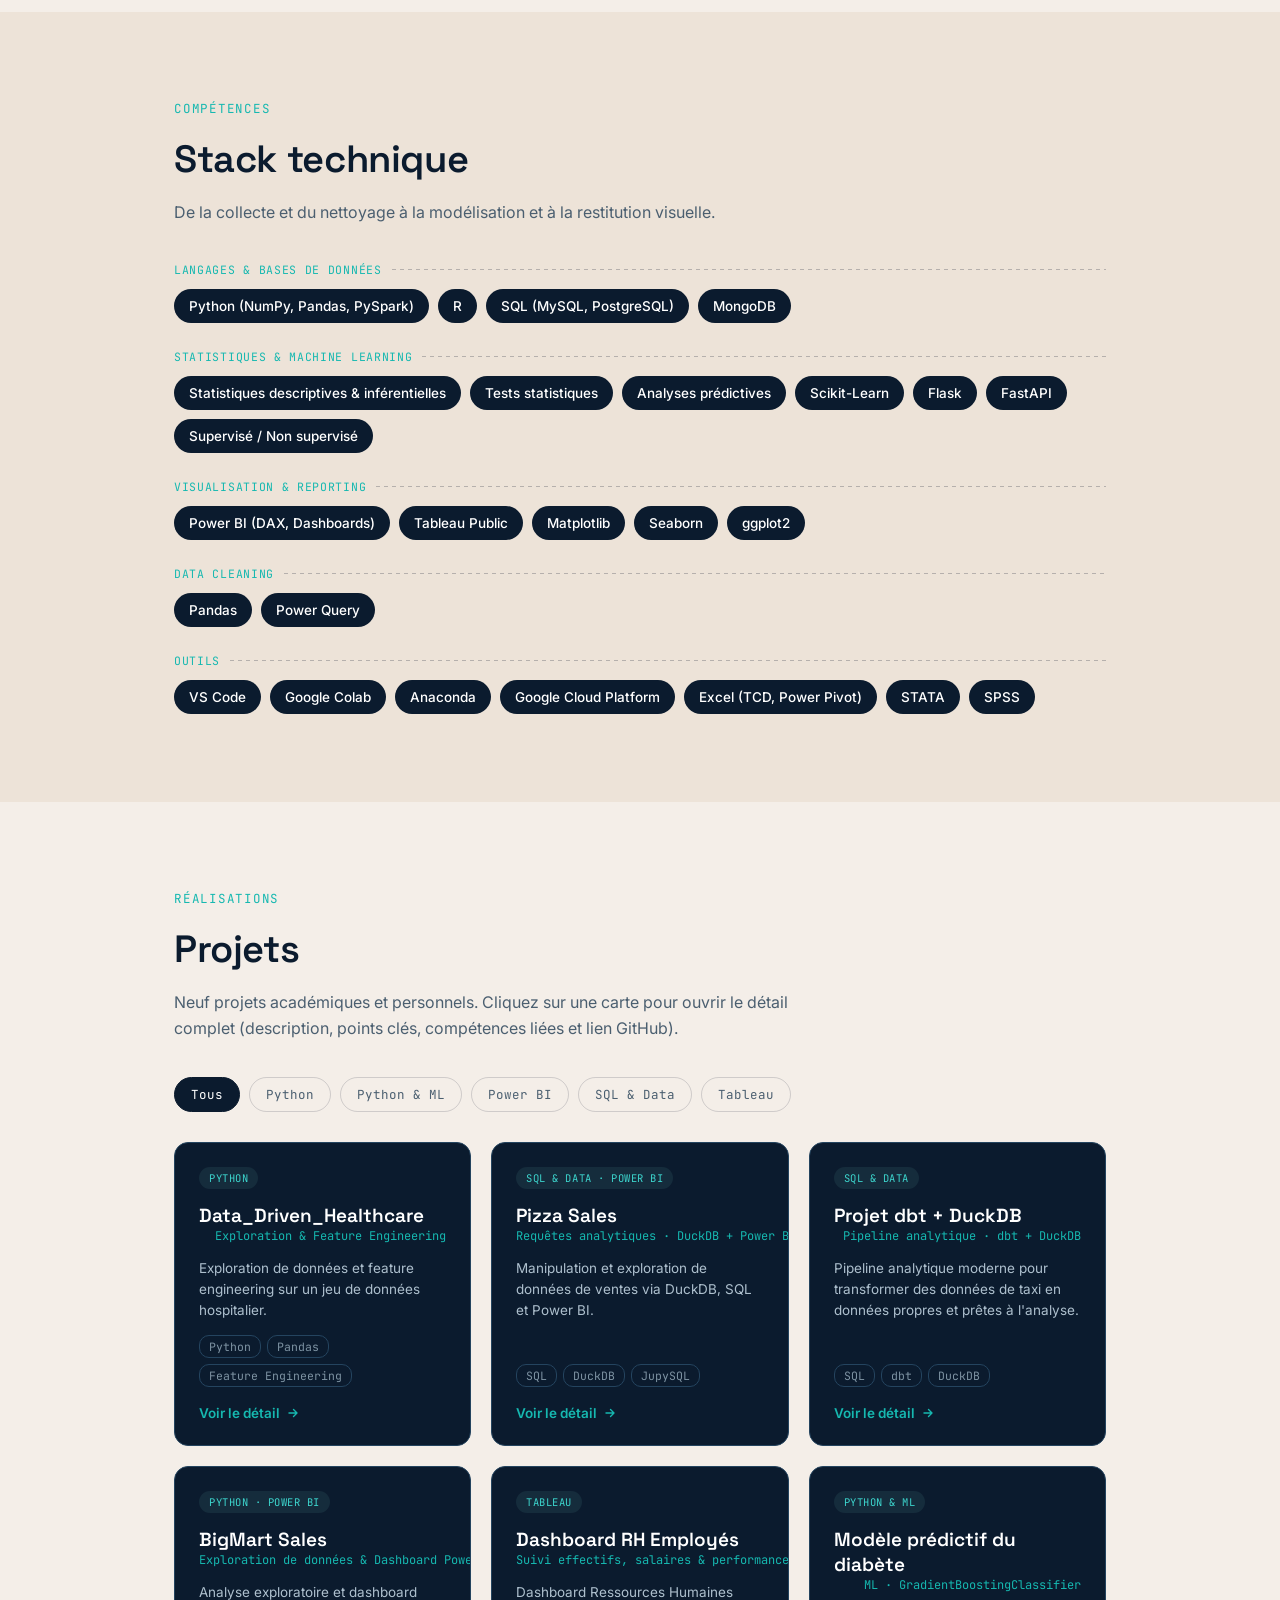
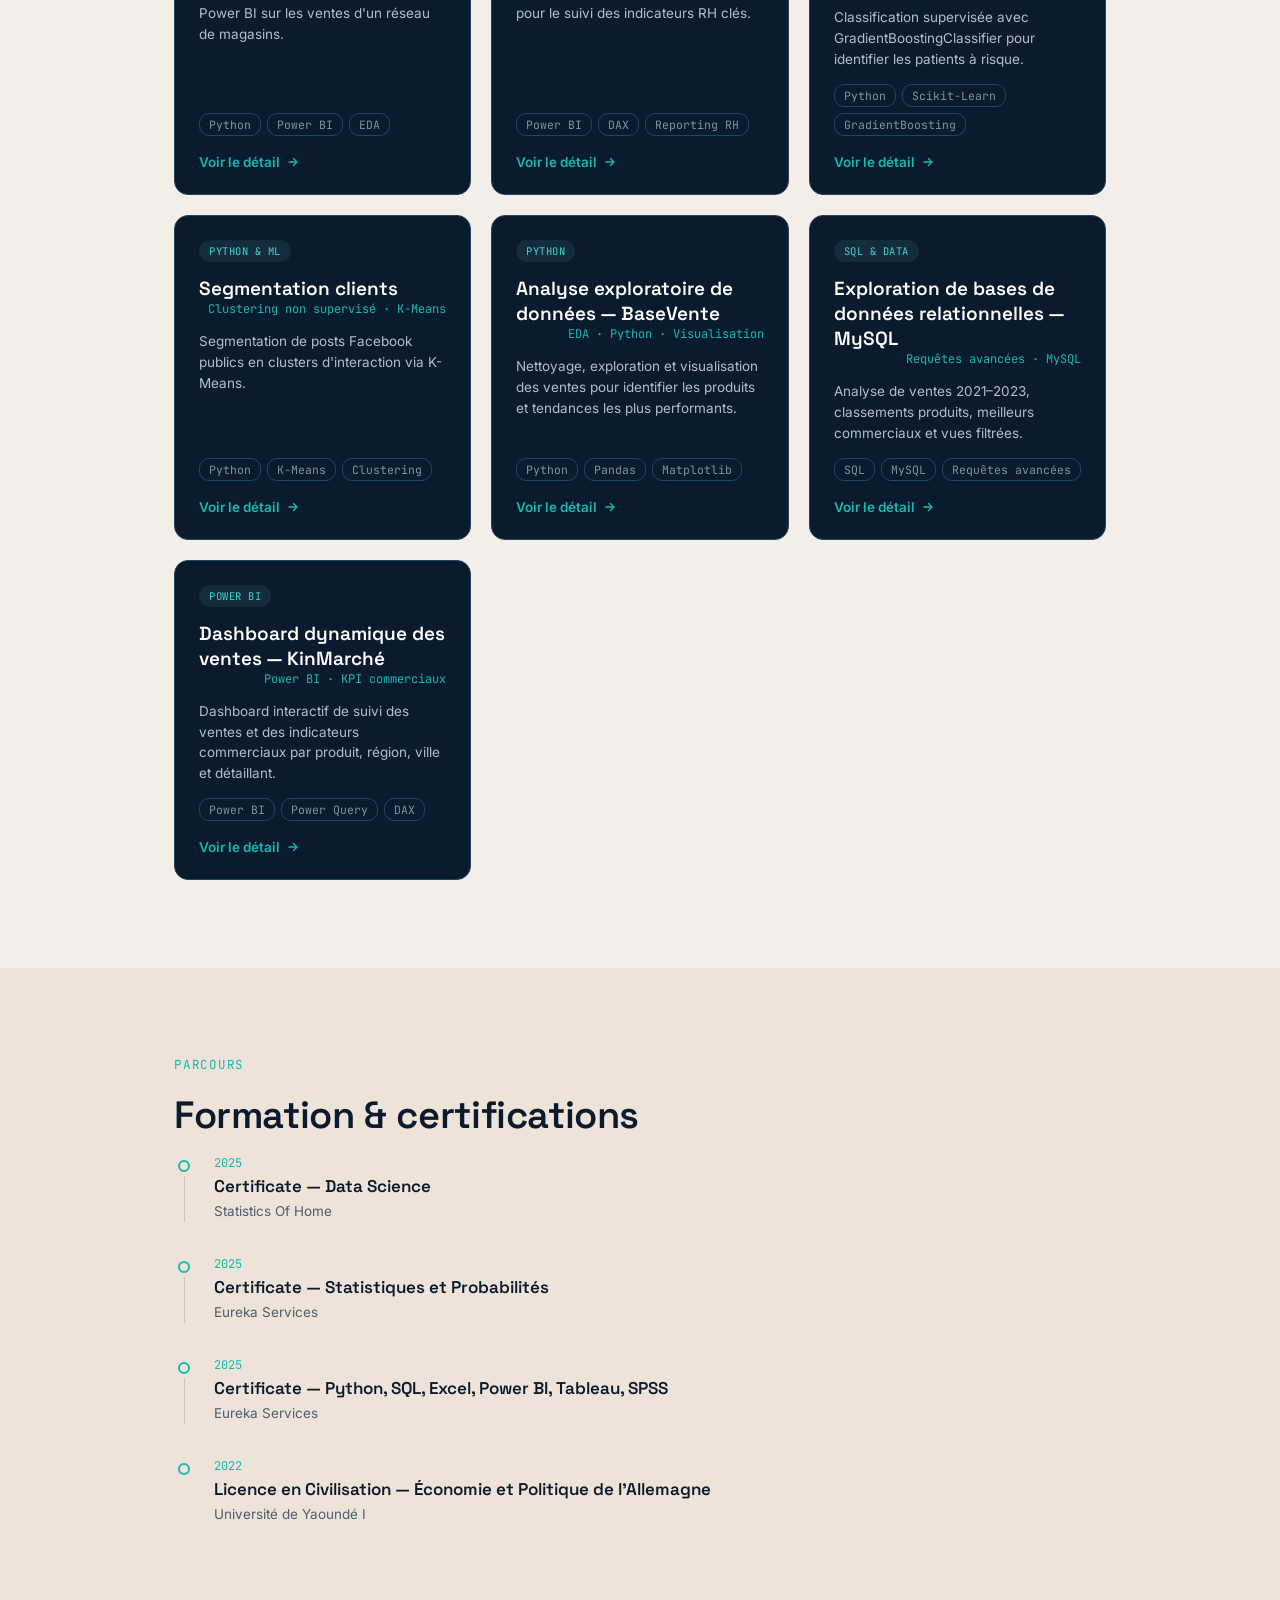
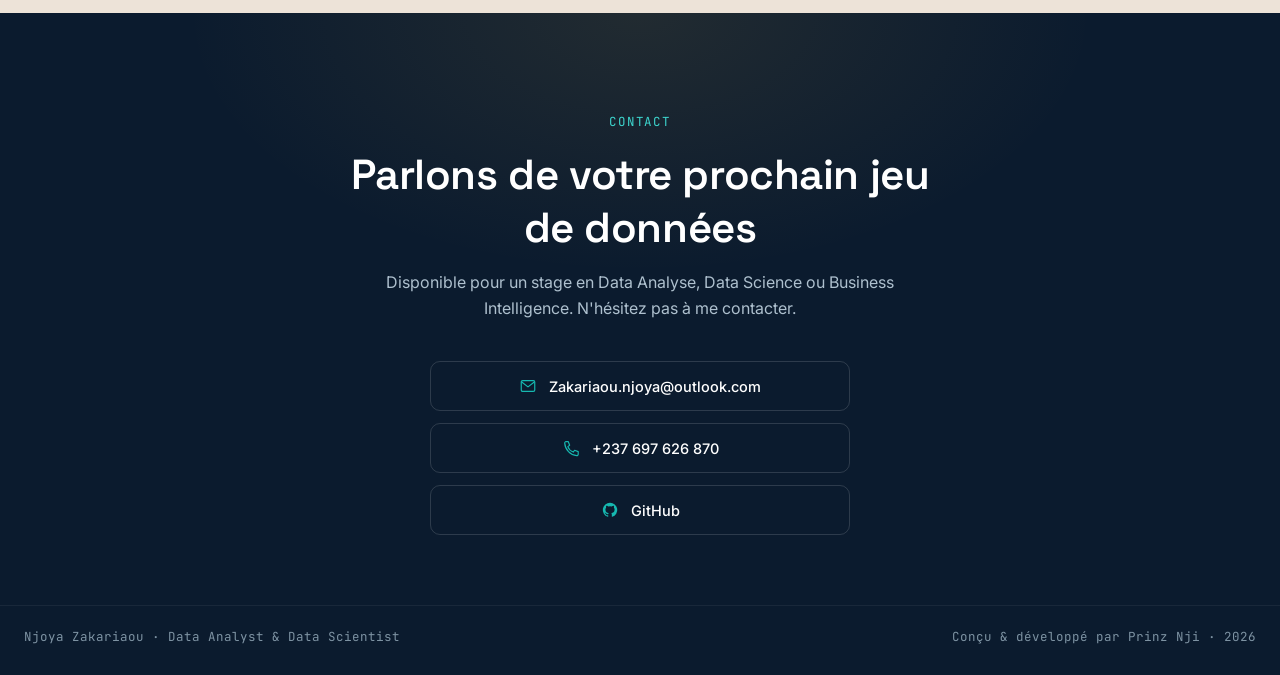
==== commit 237492df: "modification" ====
--- a/index.html
+++ b/index.html
@@ -4,7 +4,7 @@
 <head>
   <meta charset="UTF-8">
   <meta name="viewport" content="width=device-width, initial-scale=1.0">
-  <title>porfolio</title>
+  <title>porfolio NFONRANGOU NJOYA Zakariaou</title>
   <link rel="preconnect" href="https://fonts.googleapis.com">
   <link
     href="https://fonts.googleapis.com/css2?family=Space+Grotesk:wght@400;500;600;700&family=Inter:wght@400;500;600&family=JetBrains+Mono:wght@400;500;600&display=swap"
--- a/style.css
+++ b/style.css
@@ -320,12 +320,6 @@
   margin-bottom: 18px;
 }
 
-.hero .typed-text {
-  display: inline-block;
-  color: var(--teal-bright);
-  min-width: 160px;
-}
-
 .hero-actions {
   display: flex;
   gap: 14px;
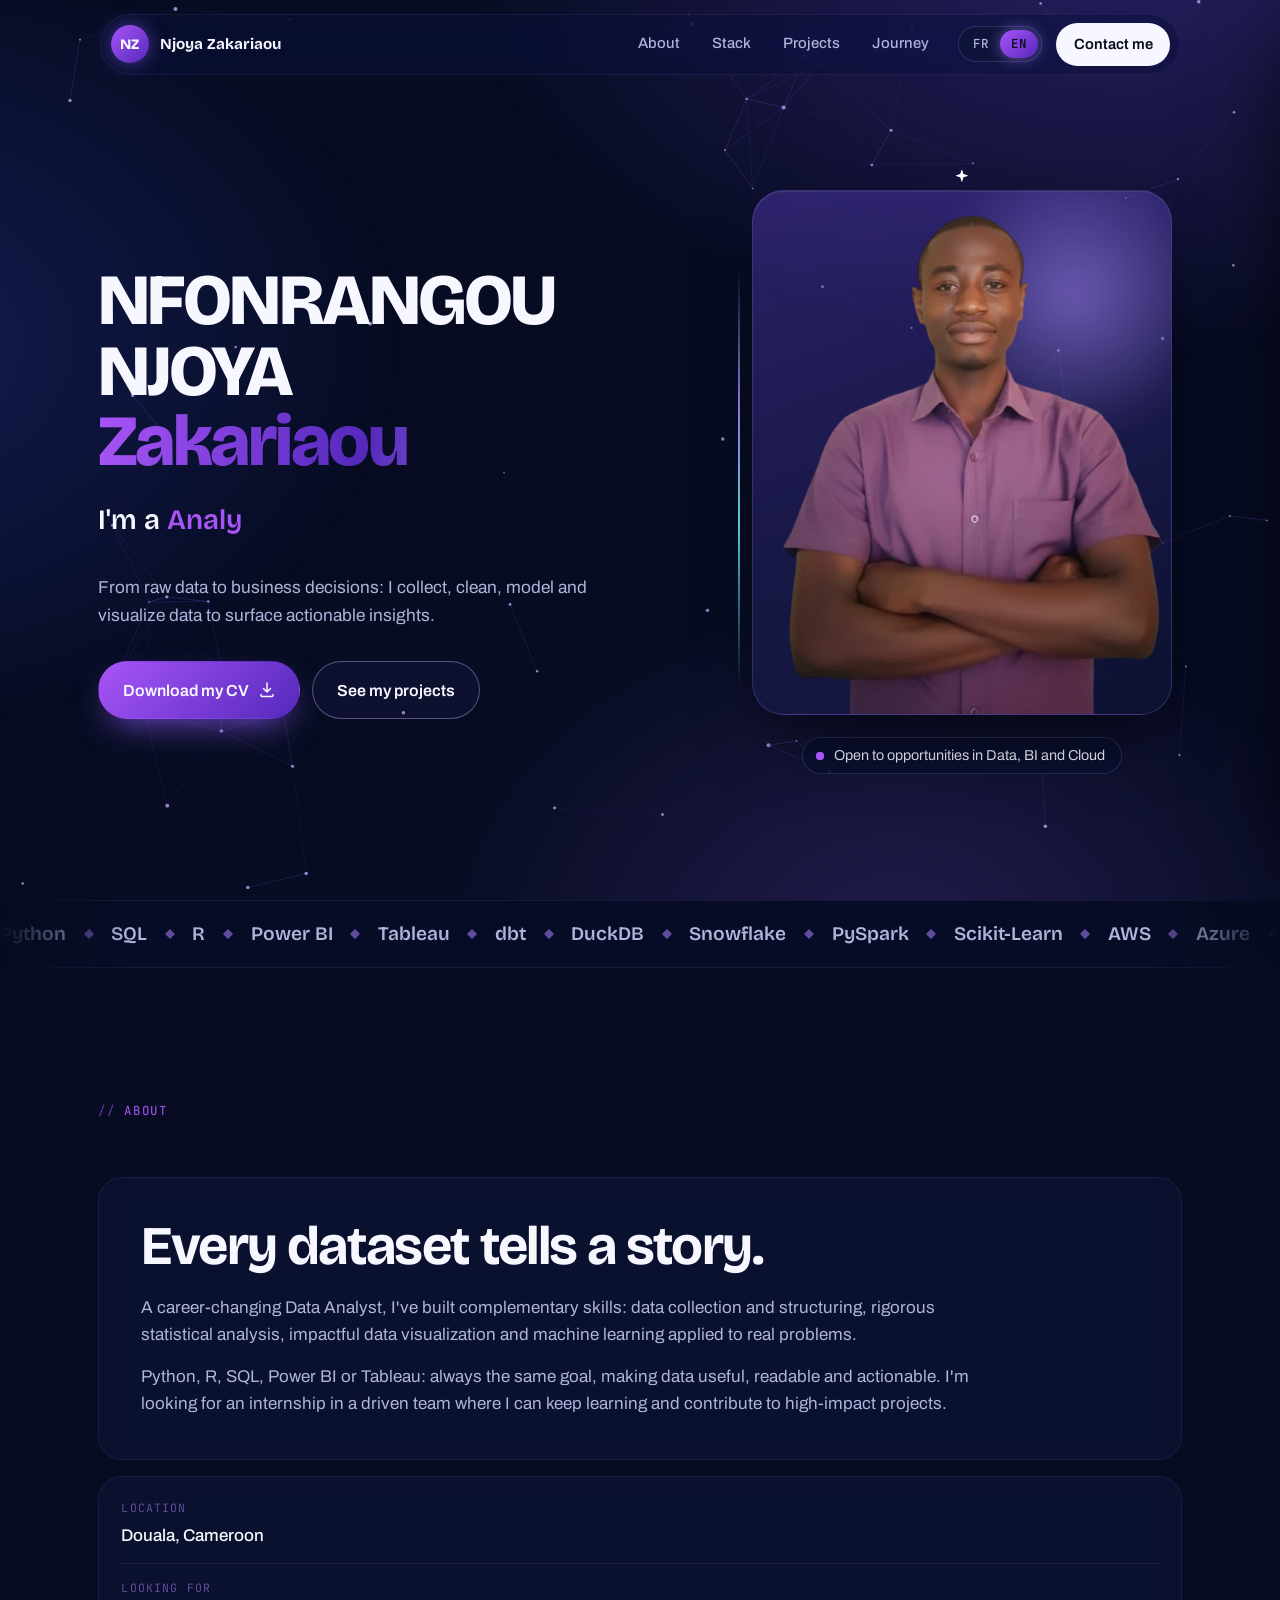
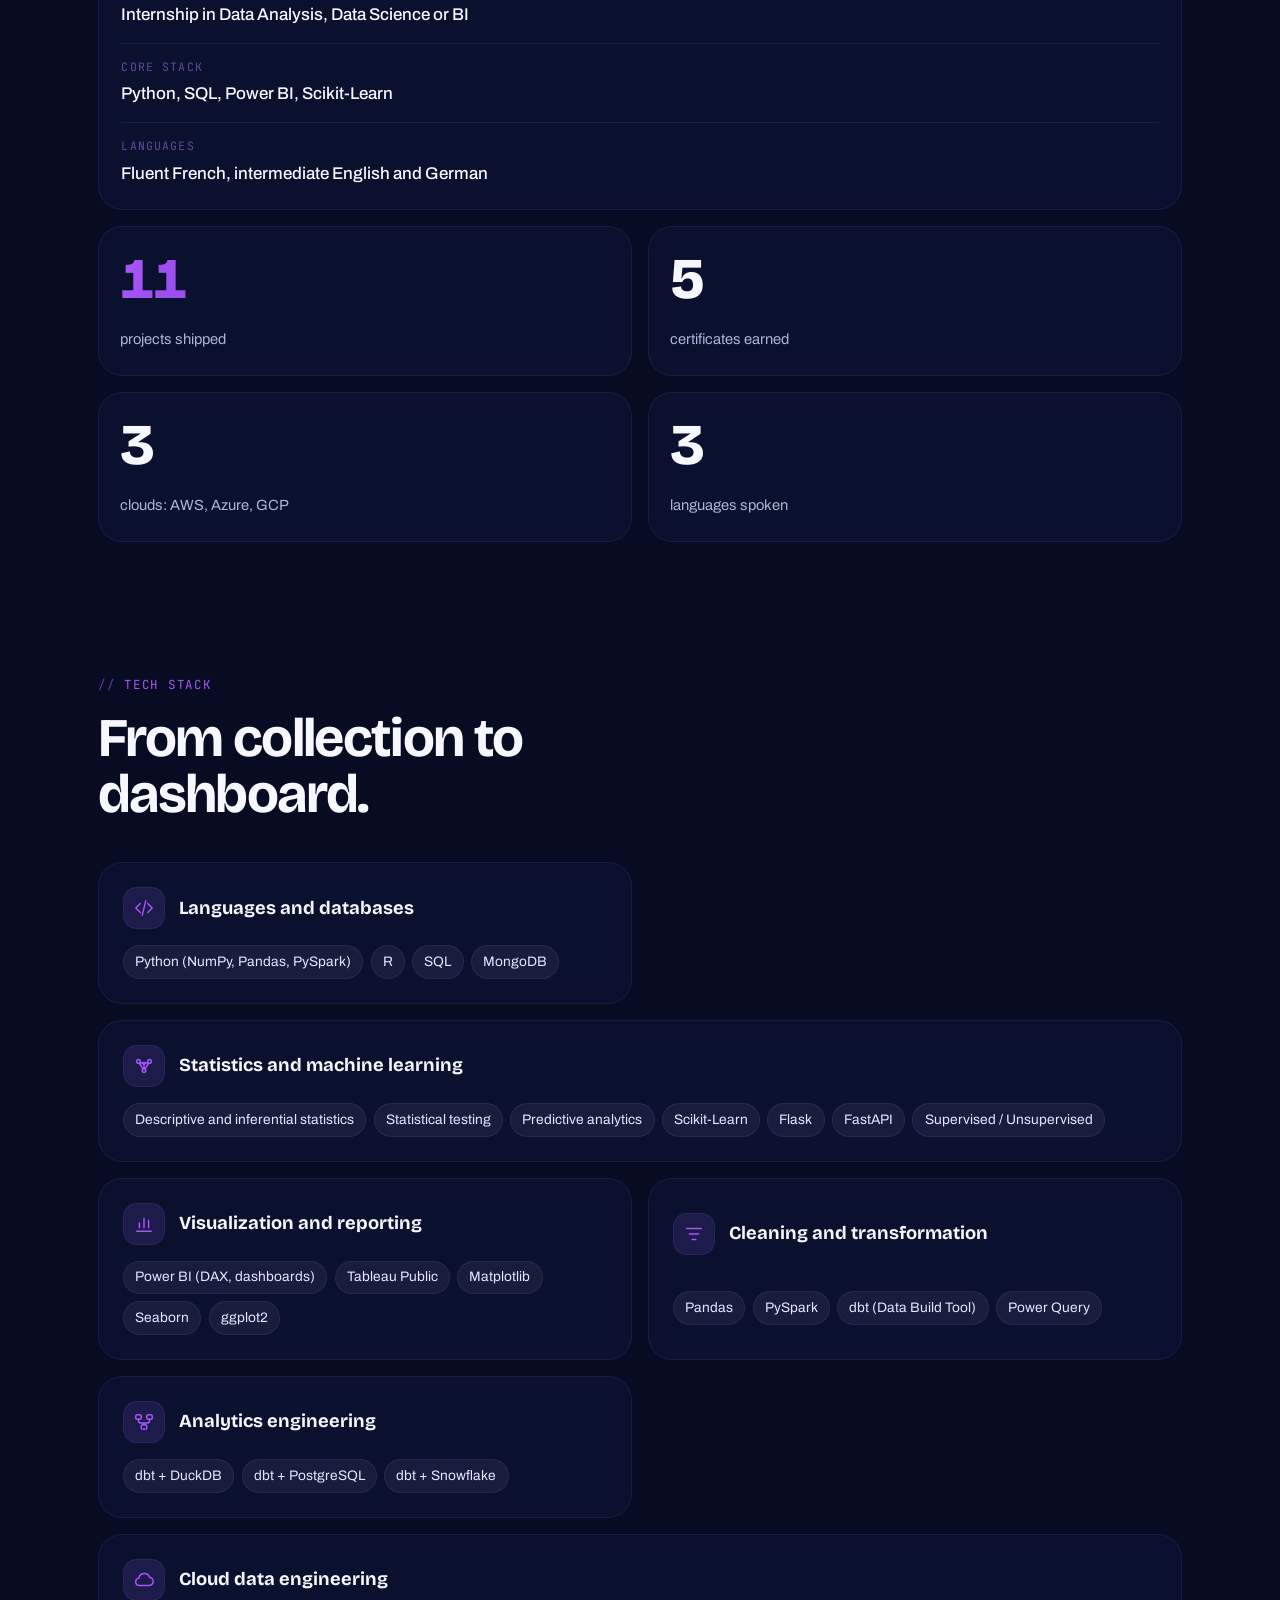
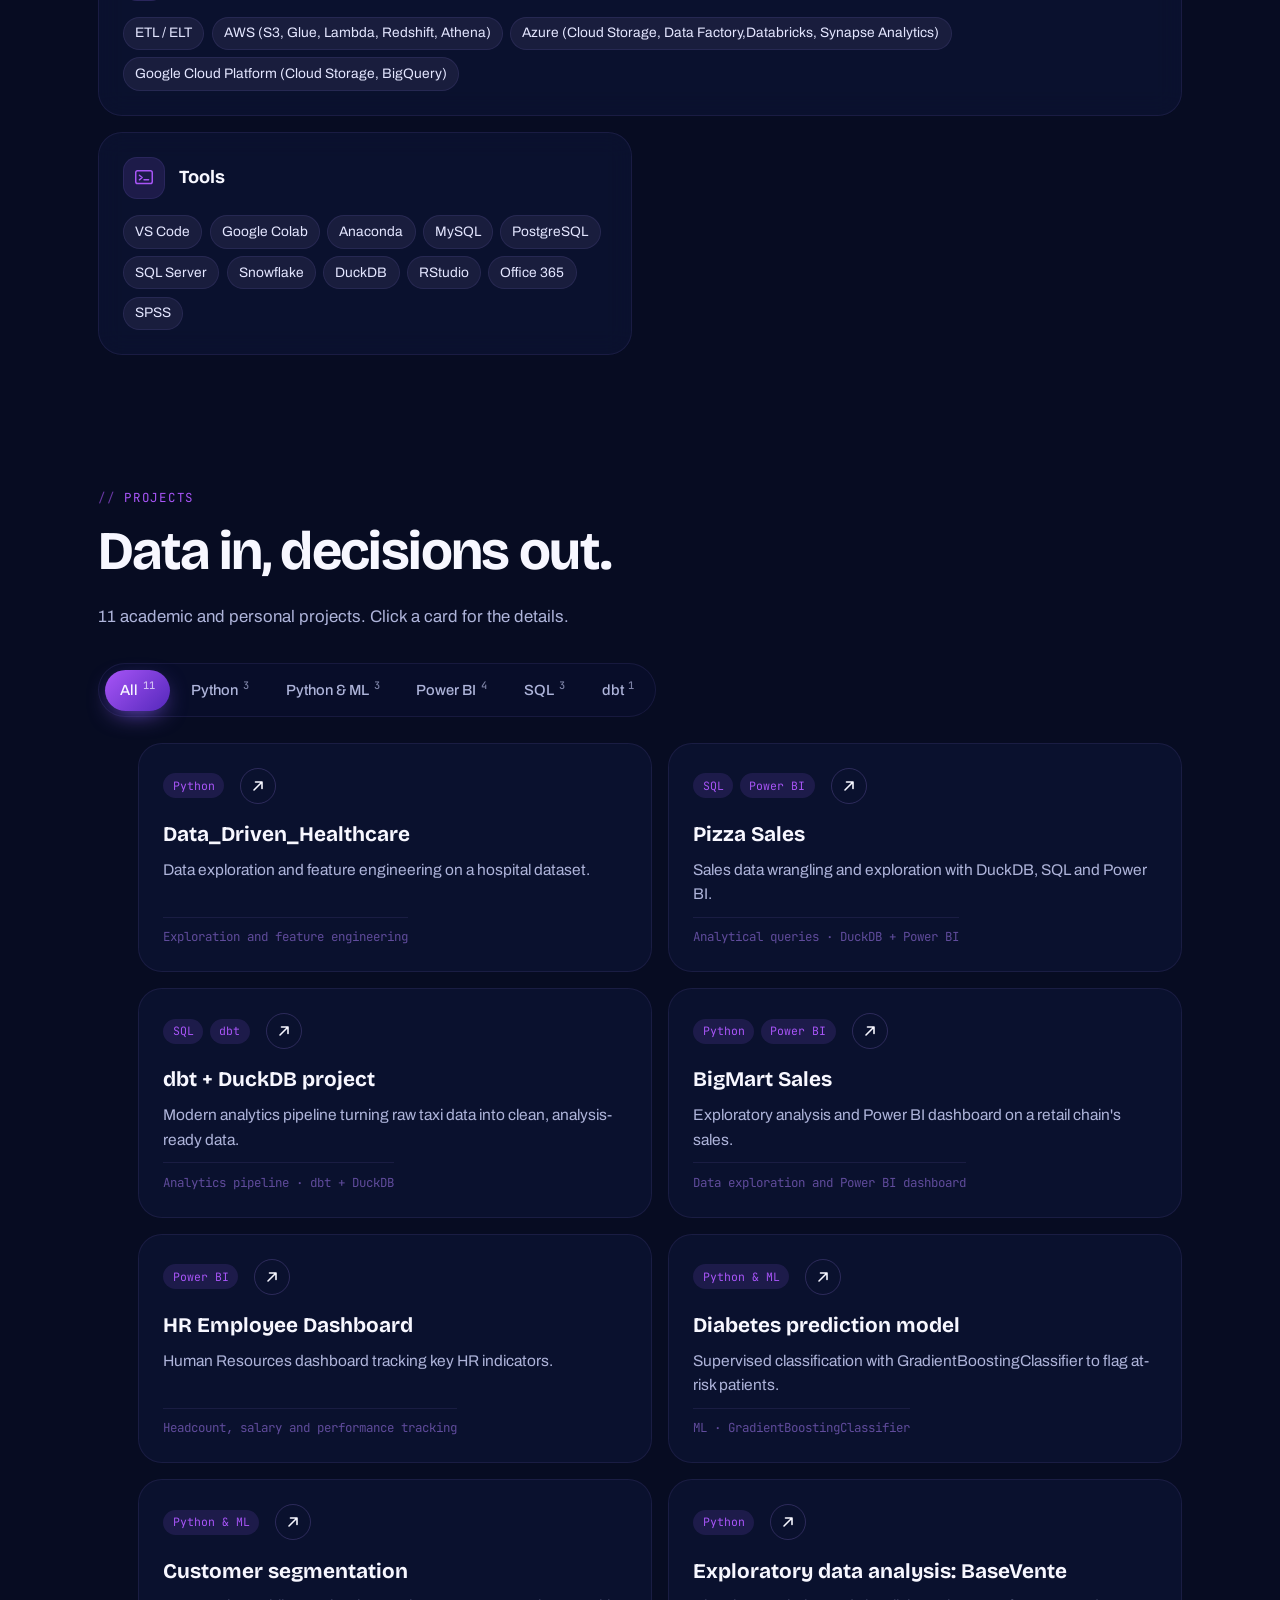
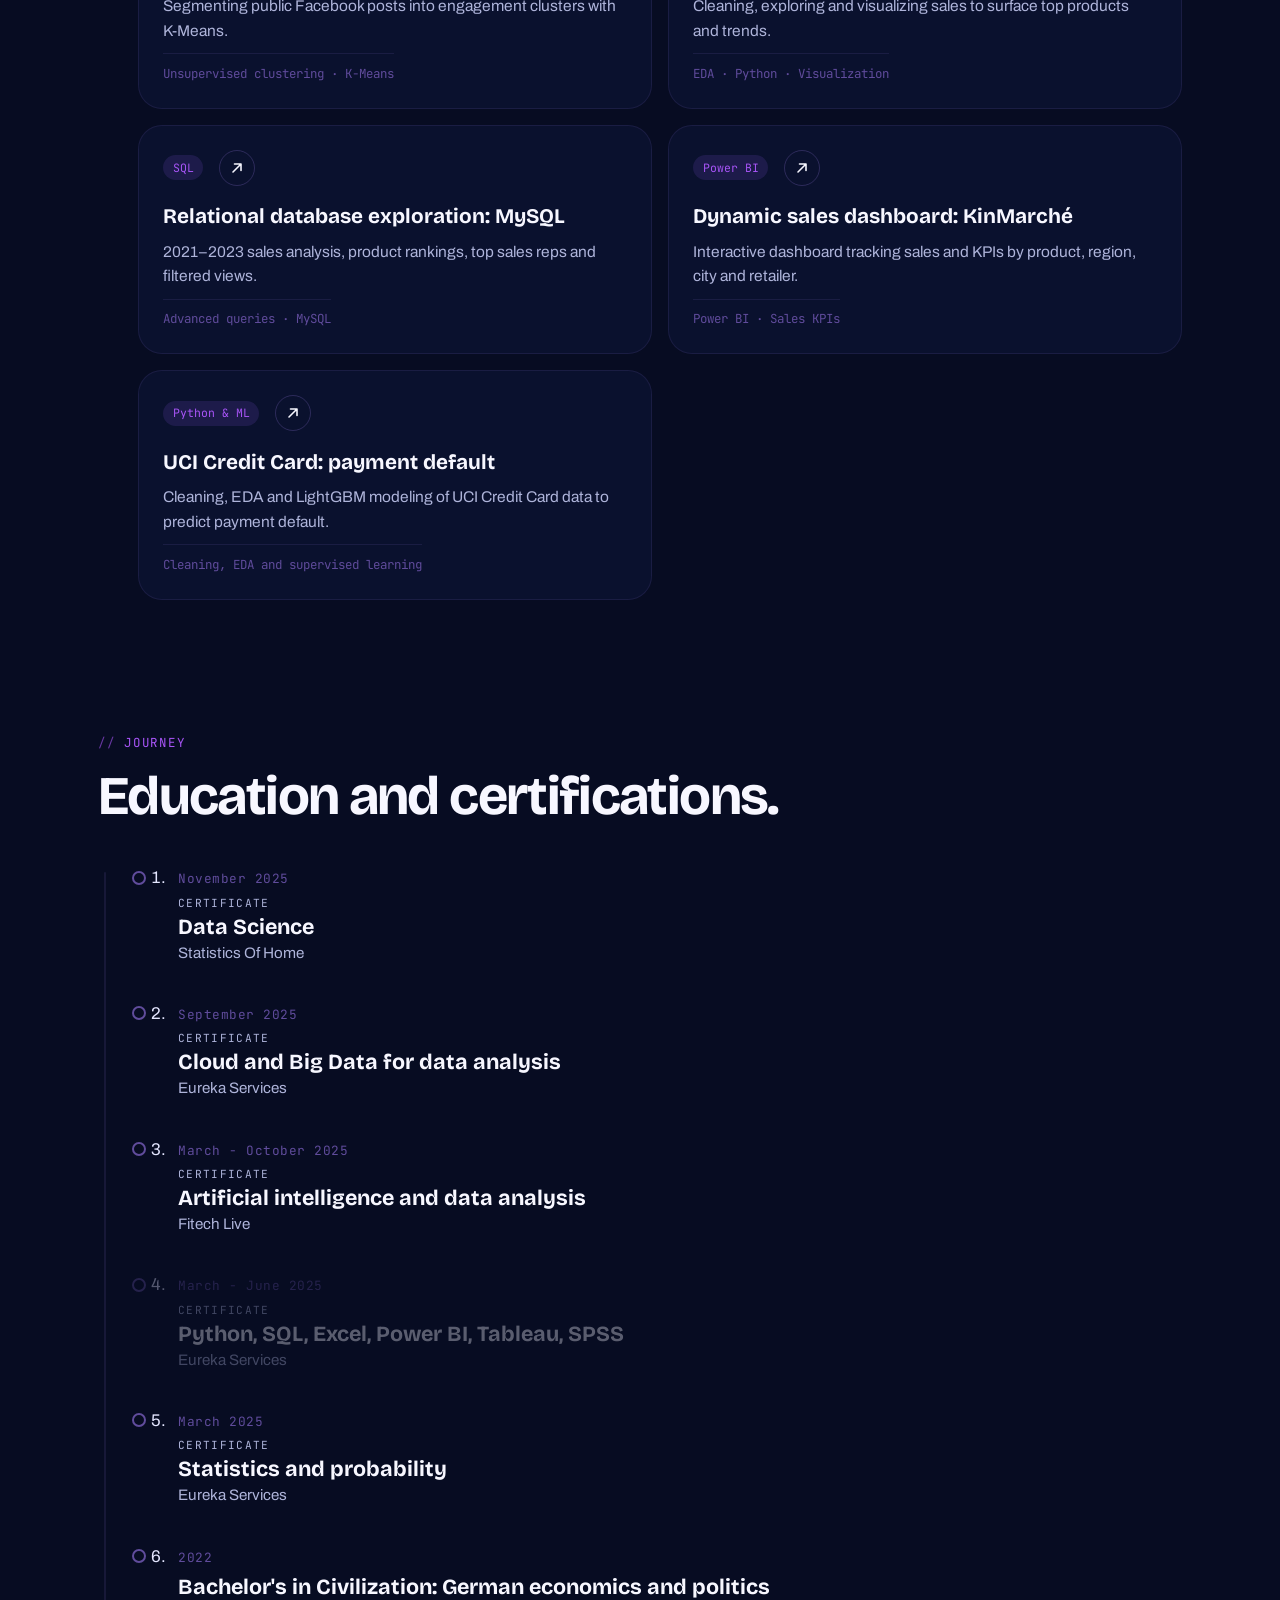
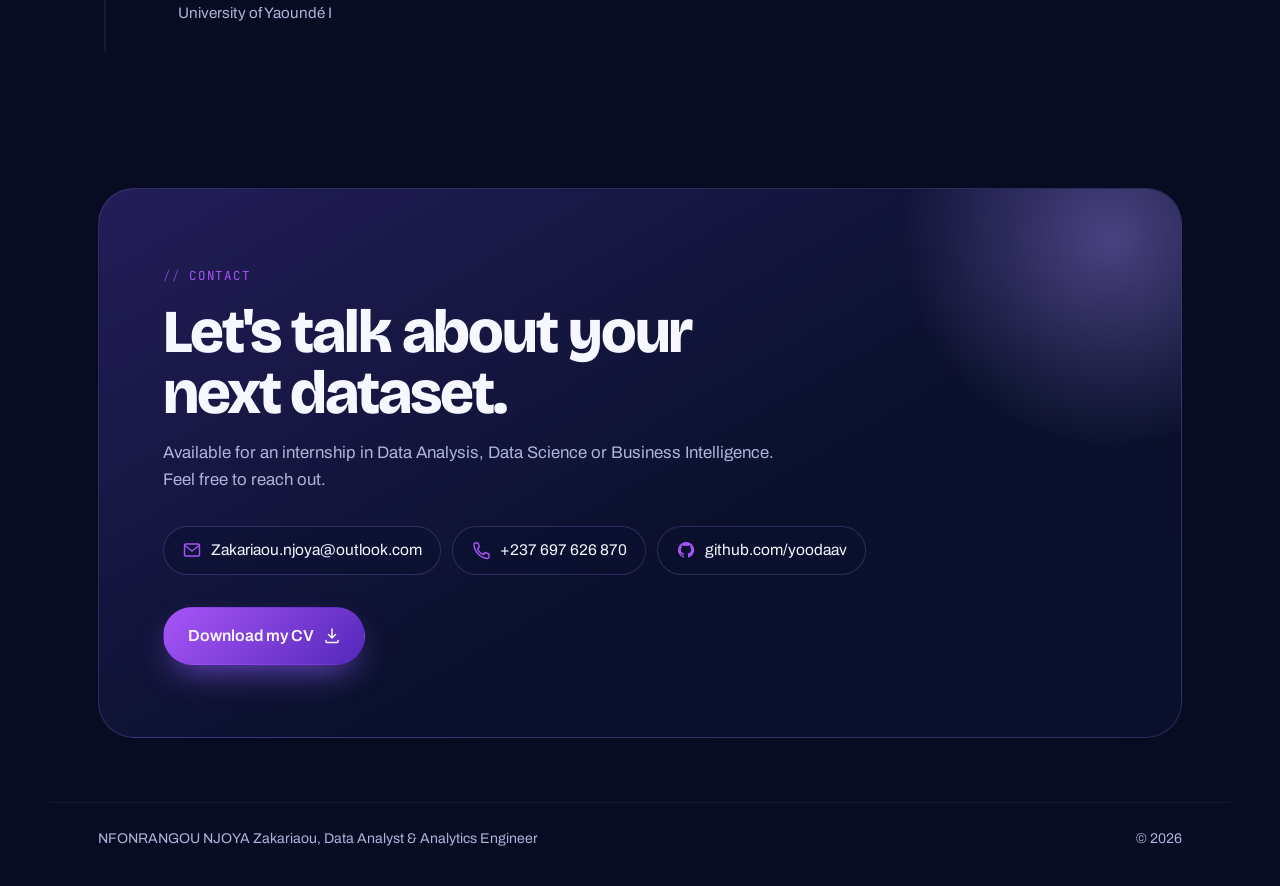
==== commit b2d2420e: "nouveau portfolio" ====
--- a/index.html
+++ b/index.html
@@ -3,217 +3,256 @@
 
 <head>
   <meta charset="UTF-8">
-  <meta name="viewport" content="width=device-width, initial-scale=1.0">
-  <title>porfolio NFONRANGOU NJOYA Zakariaou</title>
+  <meta name="viewport" content="width=device-width, initial-scale=1">
+  <title> portfolio Nfonrangou Njoya Zakariaou </title>
+  <meta name="description"
+    content="Portfolio de NFONRANGOU NJOYA Zakariaou, Data Analyst et Analytics Engineer : Python, SQL, Power BI, dbt, machine learning.">
+  <meta name="theme-color" content="#060A1F">
+  <meta property="og:title" content="NFONRANGOU NJOYA Zakariaou | Data Analyst &amp; Analytics Engineer">
+  <meta property="og:description"
+    content="Des données brutes aux décisions business. From raw data to business decisions.">
+  <meta property="og:type" content="website">
+  <link rel="icon"
+    href="data:image/svg+xml,%3Csvg xmlns='http://www.w3.org/2000/svg' viewBox='0 0 64 64'%3E%3Crect width='64' height='64' rx='18' fill='%230C1333'/%3E%3Ctext x='32' y='42' font-family='Arial' font-weight='800' font-size='28' text-anchor='middle' fill='%23A78BFA'%3ENZ%3C/text%3E%3C/svg%3E">
+  <script>
+    document.documentElement.classList.add("js");
+    try {
+      var l = localStorage.getItem("nz-lang") || ((navigator.language || "fr").slice(0, 2) === "en" ? "en" : "fr");
+      document.documentElement.lang = l;
+    } catch (e) { }
+  </script>
   <link rel="preconnect" href="https://fonts.googleapis.com">
+  <link rel="preconnect" href="https://fonts.gstatic.com" crossorigin>
   <link
-    href="https://fonts.googleapis.com/css2?family=Space+Grotesk:wght@400;500;600;700&family=Inter:wght@400;500;600&family=JetBrains+Mono:wght@400;500;600&display=swap"
+    href="https://fonts.googleapis.com/css2?family=Archivo:wght@400;500;600&family=Bricolage+Grotesque:opsz,wght@12..96,500;12..96,600;12..96,700;12..96,800&family=JetBrains+Mono:wght@400;500&display=swap"
     rel="stylesheet">
   <link rel="stylesheet" href="style.css">
 </head>
 
 <body>
-
-  <div class="grain"></div>
-
+  <div class="progress" id="progress" aria-hidden="true"></div>
+  <canvas id="net" aria-hidden="true"></canvas>
+
+  <!-- NAVIGATION -->
   <header class="nav" id="nav">
-    <div class="nav-inner">
-      <a href="#top" class="nav-id">
-        <span class="nav-mark">NZ</span>
-        <span class="nav-name">NFONRANGOU NJOYA Zakariaou</span>
-        < </a>
-          <nav class="nav-links">
-            <a href="#profil">Profil</a>
-            <a href="#competences">Compétences</a>
-            <a href="#projets">Projets</a>
-            <a href="#formation">Formation</a>
-            <a href="#contact" class="nav-cta">Me contacter</a>
-          </nav>
-          <button class="nav-toggle" id="navToggle" aria-label="Ouvrir le menu" aria-expanded="false">
-            <span></span><span></span><span></span>
-          </button>
+    <div class="nav-bar">
+      <a href="#top" class="brand" data-i18n-aria="toTop" aria-label="Retour en haut">
+        <span class="brand-mark">NZ</span>
+        <span class="brand-name">Njoya Zakariaou</span>
+      </a>
+      <nav class="nav-links" data-i18n-aria="mainNav" aria-label="Navigation principale">
+        <a href="#profil" data-i18n="nav.profil">Profil</a>
+        <a href="#competences" data-i18n="nav.stack">Competences</a>
+        <a href="#projets" data-i18n="nav.projets">Projets</a>
+        <a href="#parcours" data-i18n="nav.parcours">Parcours</a>
+      </nav>
+
+      <button type="button" class="lang" id="langSwitch" role="switch" aria-checked="false" aria-label="English">
+        <span class="lang-knob" aria-hidden="true"></span>
+        <span class="lang-opt" data-l="fr" aria-hidden="true">FR</span>
+        <span class="lang-opt" data-l="en" aria-hidden="true">EN</span>
+      </button>
+
+      <a href="#contact" class="nav-cta" data-i18n="nav.contact">Me contacter</a>
+      <button class="nav-toggle" id="navToggle" aria-label="Menu" aria-expanded="false" aria-controls="navMenu">
+        <span></span><span></span>
+      </button>
     </div>
-    <div class="nav-mobile" id="navMobile">
-      <a href="#profil">Profil</a>
-      <a href="#competences">Compétences</a>
-      <a href="#projets">Projets</a>
-      <a href="#formation">Formation</a>
-      <a href="#contact" class="nav-cta">Me contacter</a>
-    </div>
+    <nav class="nav-menu" id="navMenu" aria-label="Menu">
+      <a href="#profil" data-i18n="nav.profil">Profil</a>
+      <a href="#competences" data-i18n="nav.stack">competences</a>
+      <a href="#projets" data-i18n="nav.projets">Projets</a>
+      <a href="#parcours" data-i18n="nav.parcours">Parcours</a>
+      <a href="#contact" class="menu-cta" data-i18n="nav.contact">Me contacter</a>
+    </nav>
   </header>
 
-  <main id="top">
-
+  <main>
     <!-- HERO -->
-    <section class="hero">
-      <div class="hero-bg" aria-hidden="true"></div>
-      <div class="hero-inner">
-        <div class="profile-photo has-photo" id="profilePhoto">
-          <input type="file" id="photoInput" accept="image/*" hidden>
-          <img src="1000012351.png" alt="Photo de profil de NFONRANGOOU NJOYA Zakariaou">
-          <label for="photoInput" class="photo-label">
-            <!-- <span class="photo-add-text">Changer la photo</span> -->
-          </label>
-        </div>
-        <div class="status-pill">
-          <span class="status-dot"></span>
-          Ouvert aux opportunités · Analytics Engineer / Data Scientist / Data Analyst / BI / Cloud
-        </div>
-        <!-- <p class="eyebrow">Data Analyst · Data Scientist · Yaoundé, Cameroun</p> -->
-        <h1 class="hero-title">
-
-          <h2>NFONRANGOU NJOYA <span class="accent">Zakariaou</span></h2>
+    <section class="hero" id="top">
+      <div class="hero-copy">
+        <h1 class="name" aria-label="NFONRANGOU NJOYA Zakariaou">
+          <span class="line line-1" aria-hidden="true"><span style="--d:.25s">NFONRANGOU</span></span>
+          <span class="line" aria-hidden="true"><span style="--d:.36s">NJOYA</span></span>
+          <span class="line line-3" aria-hidden="true"><span style="--d:.47s">Zakariaou</span></span>
         </h1>
-        <p class="role">je suis, <span id="typed" class="typed-text" aria-live="polite"></span></p>
-        <p class="hero-sub">Des données brutes aux décisions business : je collecte, nettoie, modélise et visualise des
-          données
-          pour révéler des insights actionnables avec Python, SQL, R, Power BI et Excel.</p>
-
-        <div class="hero-actions">
-          <a href="./CV_Njoya.pdf" class="btn btn-primary" download>
-            <span>Télécharger mon CV</span>
-            <svg width="16" height="16" viewBox="0 0 16 16" fill="none">
+        <p class="role rise" style="--d:.8s"><span data-i18n="iam">Je suis</span> <span id="typed" class="typed"
+            aria-live="off">Data Analyst</span></p>
+        <p class="hero-sub rise" style="--d:.95s" data-i18n="heroSub">De la donnée brute à la décision. Je conçois des
+          pipelines de données automatisés sur le cloud qui collectent, nettoient et modélisent l’information en
+          continu. Mon objectif : transformer des données éparses en insights clairs et actionnables, qui guident les
+          décisions business et créent de la valeur concrète</p>
+        <div class="hero-actions rise" style="--d:1.1s">
+          <a href="assets/CV_Njoya.pdf" class="btn btn-primary" download>
+            <span data-i18n="cv">Télécharger mon CV</span>
+            <svg width="16" height="16" viewBox="0 0 16 16" fill="none" aria-hidden="true">
               <path d="M8 1v9m0 0L4.5 6.5M8 10l3.5-3.5M2 12.5v1a1 1 0 001 1h10a1 1 0 001-1v-1" stroke="currentColor"
-                stroke-width="1.4" stroke-linecap="round" stroke-linejoin="round" />
+                stroke-width="1.5" stroke-linecap="round" stroke-linejoin="round" />
             </svg>
           </a>
-          <a href="#projets" class="btn btn-ghost">Voir mes projets</a>
-        </div>
-
-      </div>
-    </section>
+          <a href="#projets" class="btn btn-ghost" data-i18n="seeProjects">Voir mes projets</a>
+        </div>
+      </div>
+
+      <div class="portrait rise" id="portrait" style="--d:.4s">
+        <div class="portrait-tilt">
+          <span class="portrait-spark-track" aria-hidden="true">
+            <span class="portrait-spark"></span>
+            <span class="portrait-spark"></span>
+            <span class="portrait-spark"></span>
+          </span>
+          <div class="portrait-frame">
+            <div class="portrait-orb" aria-hidden="true"></div>
+            <img src="assets/zakariaou-small.webp" width="560" height="632" data-i18n-alt="portraitAlt"
+              alt="Portrait de NFONRANGOU NJOYA Zakariaou" fetchpriority="high">
+          </div>
+        </div>
+        <p class="status portrait-status"><span class="status-dot"></span><span data-i18n="status">Ouvert aux
+            opportunités en Data, BI et Cloud</span></p>
+      </div>
+    </section>
+
+    <!-- OUTILS -->
+    <div class="marquee" aria-hidden="true">
+      <div class="marquee-track" id="marquee"></div>
+    </div>
 
     <!-- PROFIL -->
-    <section class="section profil" id="profil">
-      <div class="section-inner">
-        <p class="eyebrow eyebrow-dark">Profil</p>
-        <h2 class="section-title">De la question métier au dashboard</h2>
-        <p class="section-lead">
-          Data Analyst en reconversion, animé par la conviction que chaque jeu de données raconte
-          une histoire encore faut-il savoir la lire. Mon parcours m'a permis de construire des
-          compétences solides et complémentaires : collecte et structuration de données, analyse
-          statistique rigoureuse, data visualization percutante et modèles de machine learning
-          appliqués à des problématiques concrètes. J'ai appris à naviguer aussi bien dans Python
-          et R que dans SQL, Power BI ou Tableau, avec toujours le même objectif : rendre la donnée
-          utile, lisible et actionnable pour la décision. Aujourd'hui, je recherche un stage au sein
-          d'une équipe collaborative et stimulante, où je pourrai continuer à apprendre, contribuer
-          à des projets à fort impact et affiner mon expertise en Data Analyse et Data Science.
-        </p>
-
-        <div class="info-grid">
-          <div class="info-card">
-            <span class="info-label">Localisation</span>
-            <span class="info-value">Yaoundé, Cameroun</span>
-          </div>
-          <div class="info-card">
-            <span class="info-label">Recherche</span>
-            <span class="info-value">Stage — Data Analyst / Data Science</span>
-          </div>
-          <div class="info-card">
-            <span class="info-label">Stack clé</span>
-            <span class="info-value">Python · SQL · Power BI · Scikit-Learn</span>
-          </div>
-          <div class="info-card">
-            <span class="info-label">Langues</span>
-            <span class="info-value">Français (courant) · Anglais &amp; Allemand (intermédiaire)</span>
-          </div>
-        </div>
+    <section class="section" id="profil">
+      <p class="eyebrow" data-i18n="eyebrow.profil">Profil</p>
+      <div class="bento">
+        <article class="card card-about">
+          <h2 class="h2 reveal" data-i18n="profilTitle">Chaque dataset raconte une histoire.</h2>
+          <p class="about-text" data-i18n="profilText1">Data Analyst en reconversion, je construis des compétences
+            complémentaires : collecte et structuration de données, analyse statistique rigoureuse, data visualization
+            percutante et machine learning appliqué à des problèmes concrets.</p>
+          <p class="about-text" data-i18n="profilText2">Python, R, SQL, Power BI ou Tableau : toujours le même objectif,
+            rendre la donnée utile, lisible et actionnable. Je recherche un stage dans une équipe stimulante.</p>
+        </article>
+
+        <dl class="card card-facts">
+          <div>
+            <dt data-i18n="facts.loc">Adresse</dt>
+            <dd data-i18n="facts.locV">Douala, Cameroun</dd>
+          </div>
+          <div>
+            <dt data-i18n="facts.seek">Recherche</dt>
+            <dd data-i18n="facts.seekV">Stage en Data Analyse, Data Science ou BI</dd>
+          </div>
+          <div>
+            <dt data-i18n="facts.stack">Stack clé</dt>
+            <dd>Python, SQL, Power BI, Scikit-Learn</dd>
+          </div>
+          <div>
+            <dt data-i18n="facts.lang">Langues</dt>
+            <dd data-i18n="facts.langV">Français courant, anglais et allemand intermédiaires</dd>
+          </div>
+        </dl>
+
+        <div class="card stat stat-big"><b class="stat-num" id="statProjects" data-count="0">0</b><span
+            data-i18n="stats.projects">projets réalisés</span></div>
+        <div class="card stat"><b class="stat-num" id="statCerts" data-count="0">0</b><span
+            data-i18n="stats.certs">certificats obtenus</span></div>
+        <div class="card stat"><b class="stat-num" data-count="3">0</b><span data-i18n="stats.cloud">clouds : AWS,
+            Azure, GCP</span></div>
+        <div class="card stat"><b class="stat-num" data-count="3">0</b><span data-i18n="stats.langs">langues
+            parlées</span></div>
       </div>
     </section>
 
     <!-- COMPÉTENCES -->
-    <section class="section skills" id="competences">
-      <div class="section-inner">
-        <p class="eyebrow eyebrow-dark">Compétences</p>
-        <h2 class="section-title">Stack technique</h2>
-        <p class="section-lead">De la collecte et du nettoyage à la modélisation et à la restitution visuelle.</p>
-
-        <div class="skill-groups" id="skillGroups"></div>
-      </div>
+    <section class="section" id="competences">
+      <p class="eyebrow" data-i18n="eyebrow.stack">Stack technique</p>
+      <h2 class="h2 reveal" data-i18n="stackTitle">De la collecte à la prise de décision.</h2>
+      <div class="skills" id="skills"></div>
     </section>
 
     <!-- PROJETS -->
-    <section class="section projects" id="projets">
-      <div class="section-inner">
-        <p class="eyebrow eyebrow-dark">Réalisations</p>
-        <h2 class="section-title">Projets</h2>
-        <p class="section-lead">
-          Neuf projets académiques et personnels. Cliquez sur une carte pour ouvrir le détail
-          complet (description, points clés, compétences liées et lien GitHub).
-        </p>
-
-        <div class="filter-row" id="filterRow"></div>
-
-        <div class="project-grid" id="projectGrid"></div>
-      </div>
-    </section>
-
-    <!-- FORMATION -->
-    <section class="section formation" id="formation">
-      <div class="section-inner">
-        <p class="eyebrow eyebrow-dark">Parcours</p>
-        <h2 class="section-title">Formation &amp; certifications</h2>
-        <div class="timeline" id="timeline"></div>
+    <section class="section" id="projets">
+      <p class="eyebrow" data-i18n="eyebrow.projets">Projets</p>
+      <div class="proj-head">
+        <h2 class="h2 reveal" data-i18n="projTitle">Des données, des décisions.</h2>
+        <p class="lead" id="projectsLead"></p>
+      </div>
+      <div class="filters" id="filters" role="group"></div>
+      <ul class="grid" id="rows"></ul>
+    </section>
+
+    <!-- PARCOURS -->
+    <section class="section" id="parcours">
+      <p class="eyebrow" data-i18n="eyebrow.parcours">Parcours</p>
+      <h2 class="h2 reveal" data-i18n="parcoursTitle">Formation et certifications.</h2>
+      <div class="timeline" id="timeline">
+        <div class="tl-rail" aria-hidden="true">
+          <div class="tl-fill" id="tlFill"></div>
+        </div>
+        <ol class="tl-list" id="tlList"></ol>
       </div>
     </section>
 
     <!-- CONTACT -->
-    <section class="contact" id="contact">
-      <div class="contact-bg" aria-hidden="true"></div>
-      <div class="section-inner contact-inner">
-        <p class="eyebrow">Contact</p>
-        <h2 class="contact-title">Parlons de votre prochain jeu de données</h2>
-        <p class="contact-sub">
-          Disponible pour un stage en Data Analyse, Data Science ou Business Intelligence.
-          N'hésitez pas à me contacter.
-        </p>
-
-        <div class="contact-grid">
-          <a href="mailto:Zakariaou.njoya@outlook.com" class="contact-card">
-            <svg width="18" height="18" viewBox="0 0 20 20" fill="none">
-              <path d="M2.5 5.5A1.5 1.5 0 014 4h12a1.5 1.5 0 011.5 1.5v9A1.5 1.5 0 0116 16H4a1.5 1.5 0 01-1.5-1.5v-9z"
-                stroke="currentColor" stroke-width="1.3" />
-              <path d="M3 5.5l7 5.5 7-5.5" stroke="currentColor" stroke-width="1.3" stroke-linecap="round"
-                stroke-linejoin="round" />
+    <section class="section contact-wrap" id="contact">
+      <div class="contact">
+        <div class="contact-inner">
+          <p class="eyebrow" data-i18n="eyebrow.contact">Contact</p>
+          <h2 class="contact-title reveal" data-i18n="contactTitle">Parlons de votre prochain jeu de données.</h2>
+          <p class="lead" data-i18n="contactLead">Disponible pour un stage en Data Analyse, Data Science ou Business
+            Intelligence.</p>
+
+          <div class="contact-links">
+            <a href="mailto:Zakariaou.njoya@outlook.com" class="contact-link">
+              <svg width="20" height="20" viewBox="0 0 20 20" fill="none" aria-hidden="true">
+                <path d="M2.5 5.5A1.5 1.5 0 014 4h12a1.5 1.5 0 011.5 1.5v9A1.5 1.5 0 0116 16H4a1.5 1.5 0 01-1.5-1.5v-9z"
+                  stroke="currentColor" stroke-width="1.4" />
+                <path d="M3 5.5l7 5.5 7-5.5" stroke="currentColor" stroke-width="1.4" stroke-linecap="round"
+                  stroke-linejoin="round" />
+              </svg>
+              <span>Zakariaou.njoya@outlook.com</span>
+            </a>
+            <a href="tel:+237697626870" class="contact-link">
+              <svg width="20" height="20" viewBox="0 0 20 20" fill="none" aria-hidden="true">
+                <path
+                  d="M4 3h3l1.5 4L6.5 8.5a10 10 0 006 6l1.5-2 4 1.5v3a1.5 1.5 0 01-1.6 1.5A15 15 0 013 4.6 1.5 1.5 0 014 3z"
+                  stroke="currentColor" stroke-width="1.4" stroke-linejoin="round" />
+              </svg>
+              <span>+237 697 626 870</span>
+            </a>
+            <a href="https://github.com/yoodaav" target="_blank" rel="noopener" class="contact-link">
+              <svg width="20" height="20" viewBox="0 0 20 20" fill="none" aria-hidden="true">
+                <path
+                  d="M10 2a8 8 0 00-2.53 15.6c.4.07.55-.17.55-.38v-1.36c-2.22.48-2.7-1.07-2.7-1.07-.36-.93-.89-1.17-.89-1.17-.72-.5.06-.49.06-.49.8.06 1.23.83 1.23.83.71 1.23 1.87.87 2.33.66.07-.52.28-.87.5-1.07-1.78-.2-3.64-.89-3.64-3.98 0-.88.31-1.6.83-2.16-.08-.2-.36-1.02.08-2.13 0 0 .67-.22 2.2.83a7.5 7.5 0 014 0c1.53-1.05 2.2-.83 2.2-.83.44 1.11.16 1.93.08 2.13.52.56.82 1.28.82 2.16 0 3.1-1.87 3.78-3.65 3.98.29.25.54.73.54 1.48v2.2c0 .21.15.46.55.38A8 8 0 0010 2z"
+                  fill="currentColor" />
+              </svg>
+              <span>github.com/yoodaav</span>
+            </a>
+          </div>
+
+          <a href="assets/CV_Njoya.pdf" class="btn btn-primary contact-cv" download>
+            <span data-i18n="cv">Télécharger mon CV</span>
+            <svg width="16" height="16" viewBox="0 0 16 16" fill="none" aria-hidden="true">
+              <path d="M8 1v9m0 0L4.5 6.5M8 10l3.5-3.5M2 12.5v1a1 1 0 001 1h10a1 1 0 001-1v-1" stroke="currentColor"
+                stroke-width="1.5" stroke-linecap="round" stroke-linejoin="round" />
             </svg>
-            <span>Zakariaou.njoya@outlook.com</span>
           </a>
-          <a href="tel:+237697626870" class="contact-card">
-            <svg width="18" height="18" viewBox="0 0 20 20" fill="none">
-              <path
-                d="M4 3h3l1.5 4L6.5 8.5a10 10 0 006 6l1.5-2 4 1.5v3a1.5 1.5 0 01-1.6 1.5A15 15 0 013 4.6 1.5 1.5 0 014 3z"
-                stroke="currentColor" stroke-width="1.3" stroke-linejoin="round" />
-            </svg>
-            <span>+237 697 626 870</span>
-          </a>
-          <a href="https://github.com/yoodaav" target="_blank" rel="noopener" class="contact-card">
-            <svg width="18" height="18" viewBox="0 0 20 20" fill="none">
-              <path
-                d="M10 2a8 8 0 00-2.53 15.6c.4.07.55-.17.55-.38v-1.36c-2.22.48-2.7-1.07-2.7-1.07-.36-.93-.89-1.17-.89-1.17-.72-.5.06-.49.06-.49.8.06 1.23.83 1.23.83.71 1.23 1.87.87 2.33.66.07-.52.28-.87.5-1.07-1.78-.2-3.64-.89-3.64-3.98 0-.88.31-1.6.83-2.16-.08-.2-.36-1.02.08-2.13 0 0 .67-.22 2.2.83a7.5 7.5 0 014 0c1.53-1.05 2.2-.83 2.2-.83.44 1.11.16 1.93.08 2.13.52.56.82 1.28.82 2.16 0 3.1-1.87 3.78-3.65 3.98.29.25.54.73.54 1.48v2.2c0 .21.15.46.55.38A8 8 0 0010 2z"
-                fill="currentColor" />
-            </svg>
-            <span>GitHub</span>
-          </a>
-        </div>
-      </div>
-    </section>
-
-    <footer class="footer">
-      <span>Njoya Zakariaou · Data Analyst &amp; Data Scientist</span>
-      <span>Conçu &amp; développé par Prinz Nji · 2026</span>
-    </footer>
-
+        </div>
+      </div>
+    </section>
   </main>
 
-  <!-- PROJECT DETAIL PANEL -->
-  <div class="panel-overlay" id="panelOverlay"></div>
-  <aside class="detail-panel" id="detailPanel" aria-hidden="true">
-    <button class="panel-close" id="panelClose" aria-label="Fermer">
-      <svg width="18" height="18" viewBox="0 0 18 18" fill="none">
-        <path d="M4 4l10 10M14 4L4 14" stroke="currentColor" stroke-width="1.6" stroke-linecap="round" />
+  <footer class="footer">
+    <span data-i18n="footer">NFONRANGOU NJOYA Zakariaou, Data Analyst &amp; Analytics Engineer</span>
+    <span id="year">2026</span>
+  </footer>
+
+  <!-- DÉTAIL PROJET -->
+  <div class="overlay" id="overlay"></div>
+  <aside class="panel" id="panel" role="dialog" aria-modal="true" aria-hidden="true" aria-labelledby="panelTitle">
+    <button class="panel-close" id="panelClose" data-i18n-aria="close" aria-label="Fermer">
+      <svg width="18" height="18" viewBox="0 0 18 18" fill="none" aria-hidden="true">
+        <path d="M4 4l10 10M14 4L4 14" stroke="currentColor" stroke-width="1.7" stroke-linecap="round" />
       </svg>
     </button>
-    <div class="panel-content" id="panelContent"></div>
+    <div class="panel-body" id="panelBody"></div>
   </aside>
 
   <script src="script.js"></script>
--- a/style.css
+++ b/style.css
@@ -1,43 +1,93 @@
-/* ============ TOKENS ============ */
+/* ==========================================================
+   Portfolio Nuit, version moderne : bento, verre dépoli, FR/EN
+   Fond bleu nuit + constellation animée conservés.
+   ========================================================== */
+
 :root {
-  --ink: #0B1B2E;
-  --ink-2: #0F2237;
-  --card: #132C46;
-  --card-line: #24445F;
-  --paper: #F4EEE8;
-  --paper-2: #EDE3D8;
-  --gold: #16B8B0;
-  --gold-dim: #129089;
-  --teal: #16B8B0;
-  --teal-bright: #3DD6CE;
-  --text-hi: #FFFFFF;
-  --text-mid: #AEC0CE;
-  --text-dim: #7E93A3;
-  --ink-text-hi: #0B1B2E;
-  --ink-text-mid: #4B5F70;
-  --font-display: 'Space Grotesk', sans-serif;
-  --font-body: 'Inter', sans-serif;
-  --font-mono: 'JetBrains Mono', monospace;
-  --radius: 14px;
-  --ease: cubic-bezier(.22, .9, .32, 1);
+  --night-950: #050918;
+  --night-900: #070c22;
+  --night-800: #0d1535;
+  --night-700: #151f4a;
+  --violet-300: #A855F7;
+  --violet-400: #604c9c;
+  --violet-500: #5428bb;
+  --violet-600: #A855F7;
+  ;
+  --white: #f7f7ff;
+  --text: #e4e6ff;
+  --mute: #aeb4da;
+  --line: rgba(167, 139, 250, 0.22);
+  --line-soft: rgba(167, 139, 250, 0.1);
+  --glass: rgba(15, 22, 58, 0.5);
+  --font-display: "Bricolage Grotesque", "Trebuchet MS", system-ui, sans-serif;
+  --font-body: "Archivo", system-ui, -apple-system, "Segoe UI", sans-serif;
+  --font-mono: "JetBrains Mono", ui-monospace, monospace;
+  --gutter: clamp(1.25rem, 5vw, 3rem);
+  --max: 1180px;
+  --ease: cubic-bezier(0.2, 0.8, 0.2, 1);
+}
+
+*,
+*::before,
+*::after {
+  box-sizing: border-box;
 }
 
 * {
-  box-sizing: border-box;
   margin: 0;
-  padding: 0;
 }
 
 html {
   scroll-behavior: smooth;
+  scroll-padding-top: 110px;
+  background: var(--night-900);
+  -webkit-text-size-adjust: 100%;
 }
 
 body {
   font-family: var(--font-body);
-  background: var(--paper);
-  color: var(--ink-text-hi);
+  font-size: 1.0625rem;
+  line-height: 1.6;
+  color: var(--text);
+  overflow-x: hidden;
   -webkit-font-smoothing: antialiased;
-  overflow-x: hidden;
+  transition: opacity 0.22s ease, filter 0.22s ease;
+}
+
+body.lang-out {
+  opacity: 0;
+  filter: blur(4px);
+}
+
+body::before {
+  content: "";
+  position: fixed;
+  inset: 0;
+  z-index: -2;
+  background:
+    radial-gradient(1100px 700px at 88% -8%, rgba(109, 74, 232, 0.32), transparent 62%),
+    radial-gradient(900px 640px at -12% 38%, rgba(42, 62, 180, 0.34), transparent 62%),
+    radial-gradient(800px 600px at 70% 105%, rgba(139, 92, 246, 0.2), transparent 60%);
+}
+
+#net {
+  position: fixed;
+  inset: 0;
+  width: 100%;
+  height: 100%;
+  z-index: -1;
+  pointer-events: none;
+}
+
+main {
+  position: relative;
+  z-index: 1;
+  overflow-x: clip;
+}
+
+img {
+  display: block;
+  max-width: 100%;
 }
 
 a {
@@ -45,1109 +95,1598 @@
   text-decoration: none;
 }
 
+button {
+  font: inherit;
+  color: inherit;
+}
+
 ul {
   list-style: none;
 }
 
-img {
-  max-width: 100%;
-  display: block;
-}
-
-@media (prefers-reduced-motion: reduce) {
-  * {
-    animation-duration: .01ms !important;
-    animation-iteration-count: 1 !important;
-    transition-duration: .01ms !important;
-    scroll-behavior: auto !important;
-  }
-}
-
-.grain {
-  position: fixed;
-  inset: 0;
-  pointer-events: none;
-  z-index: 9999;
-  opacity: .035;
-  mix-blend-mode: overlay;
-  background-image: url("data:image/svg+xml,%3Csvg xmlns='http://www.w3.org/2000/svg' width='120' height='120'%3E%3Cfilter id='n'%3E%3CfeTurbulence type='fractalNoise' baseFrequency='0.9' numOctaves='2' stitchTiles='stitch'/%3E%3C/filter%3E%3Crect width='100%25' height='100%25' filter='url(%23n)'/%3E%3C/svg%3E");
-}
-
-.section-inner {
-  max-width: 980px;
-  margin: 0 auto;
-  padding: 0 24px;
-}
-
-/* ============ NAV ============ */
-.nav {
+::selection {
+  background: var(--violet-500);
+  color: var(--white);
+}
+
+:focus-visible {
+  outline: 2px solid var(--violet-300);
+  outline-offset: 3px;
+  border-radius: 8px;
+}
+
+.progress {
   position: fixed;
   top: 0;
   left: 0;
-  right: 0;
-  z-index: 200;
-  background: rgba(11, 18, 32, .72);
-  backdrop-filter: blur(14px) saturate(140%);
-  border-bottom: 1px solid rgba(255, 255, 255, .06);
-  transition: background .3s var(--ease);
-}
-
-.nav-inner {
-  max-width: 1100px;
+  height: 3px;
+  width: 100%;
+  z-index: 100;
+  transform-origin: left;
+  transform: scaleX(0);
+  background: linear-gradient(90deg, var(--violet-600), var(--violet-300), var(--white));
+}
+
+/* ---------- Navigation : pilule flottante ---------- */
+.nav {
+  position: fixed;
+  top: 14px;
+  left: 50%;
+  z-index: 60;
+  width: min(1080px, calc(100% - 2 * var(--gutter)));
+  transform: translateX(-50%);
+}
+
+.nav-bar {
+  display: flex;
+  align-items: center;
+  gap: 0.9rem;
+  padding: 0.5rem 0.55rem 0.5rem 0.6rem;
+  border-radius: 999px;
+  border: 1px solid var(--line-soft);
+  background: rgba(10, 16, 48, 0.5);
+  backdrop-filter: blur(16px) saturate(140%);
+  -webkit-backdrop-filter: blur(16px) saturate(140%);
+  transition: background 0.4s, border-color 0.4s, box-shadow 0.4s;
+}
+
+.nav.scrolled .nav-bar {
+  background: rgba(8, 13, 40, 0.85);
+  border-color: var(--line);
+  box-shadow: 0 14px 40px -18px rgba(0, 0, 0, 0.8);
+}
+
+.brand {
+  display: flex;
+  align-items: center;
+  gap: 0.7rem;
+  margin-right: auto;
+}
+
+.brand-mark {
+  display: grid;
+  place-items: center;
+  width: 38px;
+  height: 38px;
+  border-radius: 50%;
+  font-family: var(--font-display);
+  font-weight: 800;
+  font-size: 0.9rem;
+  color: var(--white);
+  background: linear-gradient(135deg, var(--violet-600), var(--violet-500));
+  box-shadow: 0 0 22px -4px rgba(139, 92, 246, 0.9);
+}
+
+.brand-name {
+  display: none;
+  font-family: var(--font-display);
+  font-weight: 700;
+  font-size: 0.95rem;
+  color: var(--white);
+}
+
+.nav-links {
+  display: none;
+  gap: 0.2rem;
+}
+
+.nav-links a {
+  padding: 0.45rem 0.9rem;
+  border-radius: 999px;
+  font-size: 0.93rem;
+  font-weight: 500;
+  color: var(--mute);
+  transition: color 0.25s, background 0.25s;
+}
+
+.nav-links a:hover {
+  color: var(--white);
+}
+
+.nav-links a.active {
+  color: var(--white);
+  background: rgba(139, 92, 246, 0.22);
+}
+
+/* Interrupteur FR / EN */
+.lang {
+  position: relative;
+  display: inline-grid;
+  grid-template-columns: 1fr 1fr;
+  align-items: center;
+  width: 84px;
+  height: 36px;
+  padding: 3px;
+  border-radius: 999px;
+  border: 1px solid var(--line);
+  background: rgba(13, 21, 53, 0.7);
+  cursor: pointer;
+  flex: none;
+  transition: border-color 0.3s;
+}
+
+.lang:hover {
+  border-color: var(--violet-300);
+}
+
+.lang-knob {
+  position: absolute;
+  top: 3px;
+  left: 3px;
+  width: calc(50% - 3px);
+  height: calc(100% - 6px);
+  border-radius: 999px;
+  background: linear-gradient(135deg, var(--violet-300), var(--violet-500));
+  box-shadow: 0 0 16px -2px rgba(167, 139, 250, 0.8);
+  transition: transform 0.5s var(--ease);
+}
+
+.lang[aria-checked="true"] .lang-knob {
+  transform: translateX(100%);
+}
+
+.lang-opt {
+  position: relative;
+  z-index: 1;
+  text-align: center;
+  font-family: var(--font-mono);
+  font-size: 0.78rem;
+  font-weight: 500;
+  letter-spacing: 0.06em;
+  color: var(--night-950);
+  transition: color 0.3s;
+}
+
+.lang-opt[data-l="fr"] {
+  color: var(--white);
+}
+
+.lang[aria-checked="false"] .lang-opt[data-l="fr"] {
+  color: var(--night-950);
+}
+
+.lang[aria-checked="true"] .lang-opt[data-l="fr"] {
+  color: var(--mute);
+}
+
+.lang[aria-checked="true"] .lang-opt[data-l="en"] {
+  color: var(--night-950);
+}
+
+.lang[aria-checked="false"] .lang-opt[data-l="en"] {
+  color: var(--mute);
+}
+
+.nav-cta {
+  display: none;
+  padding: 0.6rem 1.1rem;
+  border-radius: 999px;
+  font-weight: 600;
+  font-size: 0.92rem;
+  color: var(--night-950);
+  background: var(--white);
+  transition: background 0.25s, transform 0.25s var(--ease);
+}
+
+.nav-cta:hover {
+  background: var(--violet-300);
+  transform: translateY(-1px);
+}
+
+.nav-toggle {
+  display: grid;
+  place-content: center;
+  gap: 6px;
+  width: 40px;
+  height: 40px;
+  border-radius: 50%;
+  border: 1px solid var(--line);
+  background: transparent;
+  cursor: pointer;
+  flex: none;
+}
+
+.nav-toggle span {
+  display: block;
+  width: 17px;
+  height: 2px;
+  border-radius: 2px;
+  background: var(--white);
+  transition: transform 0.35s var(--ease);
+}
+
+.nav.open .nav-toggle span:first-child {
+  transform: translateY(4px) rotate(45deg);
+}
+
+.nav.open .nav-toggle span:last-child {
+  transform: translateY(-4px) rotate(-45deg);
+}
+
+.nav-menu {
+  display: none;
+  margin-top: 8px;
+  padding: 0.5rem;
+  border-radius: 26px;
+  border: 1px solid var(--line);
+  background: rgba(8, 13, 40, 0.94);
+  backdrop-filter: blur(18px);
+  -webkit-backdrop-filter: blur(18px);
+}
+
+.nav.open .nav-menu {
+  display: grid;
+  animation: menuIn 0.4s var(--ease);
+}
+
+.nav-menu a {
+  padding: 0.85rem 1.1rem;
+  border-radius: 18px;
+  font-family: var(--font-display);
+  font-weight: 700;
+  font-size: 1.15rem;
+  color: var(--white);
+}
+
+.nav-menu a:hover {
+  background: rgba(139, 92, 246, 0.16);
+}
+
+.nav-menu .menu-cta {
+  margin-top: 0.4rem;
+  text-align: center;
+  background: linear-gradient(135deg, var(--violet-600), var(--violet-500));
+}
+
+@keyframes menuIn {
+  from {
+    opacity: 0;
+    transform: translateY(-8px);
+  }
+
+  to {
+    opacity: 1;
+    transform: none;
+  }
+}
+
+@media (min-width: 900px) {
+  .brand-name {
+    display: block;
+  }
+
+  .nav-links {
+    display: flex;
+  }
+
+  .nav-cta {
+    display: inline-block;
+  }
+
+  .nav-toggle {
+    display: none;
+  }
+
+  .nav-menu,
+  .nav.open .nav-menu {
+    display: none;
+  }
+}
+
+/* ---------- Boutons ---------- */
+.btn {
+  position: relative;
+  display: inline-flex;
+  align-items: center;
+  gap: 0.6rem;
+  padding: 0.95rem 1.5rem;
+  border-radius: 999px;
+  border: 1px solid transparent;
+  font-weight: 600;
+  font-size: 1rem;
+  cursor: pointer;
+  overflow: hidden;
+  isolation: isolate;
+  transition: transform 0.35s var(--ease), box-shadow 0.35s, background 0.3s, border-color 0.3s;
+}
+
+.btn-primary {
+  color: var(--white);
+  background: linear-gradient(135deg, var(--violet-600), var(--violet-500));
+  box-shadow: 0 14px 34px -12px rgba(139, 92, 246, 0.85);
+}
+
+.btn-primary::after {
+  content: "";
+  position: absolute;
+  inset: 0;
+  z-index: -1;
+  background: linear-gradient(105deg, transparent 30%, rgba(255, 255, 255, 0.32) 50%, transparent 70%);
+  transform: translateX(-120%);
+  transition: transform 0.8s var(--ease);
+}
+
+.btn-primary:hover {
+  transform: translateY(-3px);
+}
+
+.btn-primary:hover::after {
+  transform: translateX(120%);
+}
+
+.btn-ghost {
+  color: var(--white);
+  border-color: rgba(196, 181, 253, 0.4);
+  background: rgba(139, 92, 246, 0.06);
+  backdrop-filter: blur(8px);
+}
+
+.btn-ghost:hover {
+  transform: translateY(-3px);
+  border-color: var(--violet-300);
+  background: rgba(139, 92, 246, 0.2);
+}
+
+/* ---------- Hero ---------- */
+.hero {
+  display: grid;
+  grid-template-columns: minmax(0, 1fr);
+  gap: 2.5rem;
+  align-items: center;
+  max-width: var(--max);
+  min-height: 100svh;
+  margin-inline: auto;
+  padding: 7.5rem var(--gutter) 4rem;
+}
+
+.portrait {
+  order: -1;
+}
+
+@media (min-width: 900px) {
+  .hero {
+    grid-template-columns: minmax(0, 1.15fr) minmax(0, 0.85fr);
+    gap: 3rem;
+    padding-top: 8rem;
+  }
+
+  .portrait {
+    order: 0;
+  }
+}
+
+.status {
+  display: inline-flex;
+  align-items: center;
+  gap: 0.6rem;
+  padding: 0.45rem 1rem 0.45rem 0.8rem;
+  border-radius: 999px;
+  border: 1px solid var(--line);
+  background: rgba(139, 92, 246, 0.1);
+  font-family: var(--font-body);
+  font-size: 0.9rem;
+  line-height: 1.45;
+  color: var(--white);
+}
+
+.portrait-status {
+  display: flex;
+  width: fit-content;
+  max-width: 100%;
+  justify-content: center;
+  margin: 1.4rem auto 0;
+  background: rgba(10, 16, 48, 0.88);
+  text-align: center;
+}
+
+.status-dot {
+  position: relative;
+  width: 8px;
+  height: 8px;
+  border-radius: 50%;
+  background: var(--violet-300);
+}
+
+.status-dot::after {
+  content: "";
+  position: absolute;
+  inset: 0;
+  border-radius: 50%;
+  background: var(--violet-300);
+  animation: ping 2s ease-out infinite;
+}
+
+@keyframes ping {
+  from {
+    transform: scale(1);
+    opacity: 0.7;
+  }
+
+  to {
+    transform: scale(3.4);
+    opacity: 0;
+  }
+}
+
+.name {
+  margin: 1.4rem 0 1.2rem;
+  font-family: var(--font-display);
+  font-weight: 800;
+  font-size: clamp(2.2rem, 6.5vw, 4.5rem);
+  line-height: 0.92;
+  letter-spacing: -0.035em;
+  color: var(--white);
+}
+
+.name .line {
+  display: block;
+  overflow: hidden;
+  padding-bottom: 0.06em;
+}
+
+.name .line>span {
+  display: block;
+  transform: translateY(112%);
+  animation: lineUp 1.1s var(--ease) var(--d, 0s) forwards;
+}
+
+.name .line-3>span {
+  background: linear-gradient(100deg, var(--violet-300) 0%, var(--violet-500) 45%, #d8ccff 100%);
+  -webkit-background-clip: text;
+  background-clip: text;
+  color: transparent;
+}
+
+@keyframes lineUp {
+  to {
+    transform: translateY(0);
+  }
+}
+
+.rise {
+  opacity: 0;
+  animation: rise 0.9s var(--ease) var(--d, 0s) forwards;
+}
+
+@keyframes rise {
+  from {
+    opacity: 0;
+    transform: translateY(14px);
+  }
+
+  to {
+    opacity: 1;
+    transform: none;
+  }
+}
+
+.role {
+  display: flex;
+  align-items: baseline;
+  flex-wrap: wrap;
+  gap: 0.45rem;
+  font-family: var(--font-display);
+  font-size: clamp(1.3rem, 3.2vw, 1.75rem);
+  font-weight: 600;
+  color: var(--white);
+  min-height: 2.1em;
+}
+
+.typed {
+  color: var(--violet-300);
+}
+
+.hero-sub {
+  margin-top: 1.1rem;
+  max-width: 34rem;
+  font-size: 1.08rem;
+  color: var(--mute);
+}
+
+.hero-actions {
+  display: flex;
+  flex-wrap: wrap;
+  gap: 0.8rem;
+  margin-top: 2rem;
+}
+
+/* Portrait : cadre arrondi, halo, badges flottants */
+.portrait {
+  position: relative;
+  perspective: 1000px;
+}
+
+.portrait-tilt {
+  position: relative;
+  max-width: 420px;
   margin: 0 auto;
-  padding: 14px 24px;
+  transform-style: preserve-3d;
+  transform: rotateY(var(--ry, 0deg)) rotateX(var(--rx, 0deg));
+  transition: transform 0.6s var(--ease);
+}
+
+.portrait-tilt::before {
+  content: "";
+  position: absolute;
+  z-index: 0;
+  inset: -14px;
+  border-radius: 44px;
+  padding: 2px;
+  background: conic-gradient(from 0deg, transparent 0 62%, rgba(103, 232, 249, 0.95) 70%, rgba(167, 139, 250, 0.95) 78%, transparent 86%);
+  mask: linear-gradient(#fff 0 0) content-box, linear-gradient(#fff 0 0);
+  -webkit-mask: linear-gradient(#fff 0 0) content-box, linear-gradient(#fff 0 0);
+  -webkit-mask-composite: xor;
+  mask-composite: exclude;
+  filter: drop-shadow(0 0 7px rgba(103, 232, 249, 0.55));
+  pointer-events: none;
+  animation: portrait-orbit 5s linear infinite;
+}
+
+.portrait-spark-track {
+  position: absolute;
+  z-index: 2;
+  inset: 0;
+  pointer-events: none;
+}
+
+.portrait-spark {
+  position: absolute;
+  top: -14px;
+  left: 50%;
+  width: 13px;
+  aspect-ratio: 1;
+  transform: translate(-50%, -50%);
+  clip-path: polygon(50% 0, 62% 38%, 100% 50%, 62% 62%, 50% 100%, 38% 62%, 0 50%, 38% 38%);
+  background: #fff;
+  filter: drop-shadow(0 0 4px #67e8f9) drop-shadow(0 0 9px #a78bfa);
+  animation: sparkle-orbit 7s linear infinite, sparkle-flicker 0.9s ease-in-out infinite alternate;
+}
+
+.portrait-spark:nth-child(2) {
+  width: 9px;
+  animation-delay: -2.33s, -0.3s;
+}
+
+.portrait-spark:nth-child(3) {
+  width: 11px;
+  animation-delay: -4.66s, -0.6s;
+}
+
+@keyframes sparkle-orbit {
+  12.5% {
+    top: -14px;
+    left: calc(100% + 14px);
+  }
+
+  25% {
+    top: 50%;
+    left: calc(100% + 14px);
+  }
+
+  37.5% {
+    top: calc(100% + 14px);
+    left: calc(100% + 14px);
+  }
+
+  50% {
+    top: calc(100% + 14px);
+    left: 50%;
+  }
+
+  62.5% {
+    top: calc(100% + 14px);
+    left: -14px;
+  }
+
+  75% {
+    top: 50%;
+    left: -14px;
+  }
+
+  87.5% {
+    top: -14px;
+    left: -14px;
+  }
+
+  100% {
+    top: -14px;
+    left: 50%;
+  }
+}
+
+@keyframes sparkle-flicker {
+  to {
+    opacity: 0.55;
+  }
+}
+
+.portrait-frame {
+  position: relative;
+  z-index: 1;
+  aspect-ratio: 4 / 5;
+  border-radius: 32px;
+  overflow: hidden;
+  border: 1px solid var(--line);
+  background: linear-gradient(160deg, rgba(109, 74, 232, 0.35), rgba(13, 21, 53, 0.6));
+  box-shadow: 0 40px 80px -30px rgba(0, 0, 0, 0.8), inset 0 1px 0 rgba(255, 255, 255, 0.08);
+}
+
+.portrait-frame img {
+  position: absolute;
+  inset: 0;
+  width: 100%;
+  height: 100%;
+  object-fit: cover;
+  object-position: 50% 20%;
+}
+
+.portrait-orb {
+  position: absolute;
+  width: 70%;
+  aspect-ratio: 1;
+  right: -12%;
+  top: -8%;
+  border-radius: 50%;
+  background: radial-gradient(circle, rgba(167, 139, 250, 0.55), rgba(109, 74, 232, 0) 70%);
+  filter: blur(14px);
+  animation: breathe 6s ease-in-out infinite;
+}
+
+@keyframes breathe {
+  50% {
+    transform: scale(1.08) translate(-4%, 3%);
+  }
+}
+
+@keyframes portrait-orbit {
+  to {
+    transform: rotate(1turn);
+  }
+}
+
+.float {
+  position: absolute;
+  z-index: 2;
+  display: flex;
+  flex-direction: column;
+  gap: 0.2rem;
+  padding: 0.85rem 1rem;
+  border-radius: 18px;
+  border: 1px solid var(--line);
+  background: rgba(10, 16, 48, 0.72);
+  backdrop-filter: blur(14px);
+  -webkit-backdrop-filter: blur(14px);
+  box-shadow: 0 20px 40px -20px rgba(0, 0, 0, 0.8);
+  animation: bob 6s ease-in-out infinite;
+}
+
+.float b {
+  font-family: var(--font-display);
+  font-size: 1.9rem;
+  font-weight: 800;
+  color: var(--white);
+  line-height: 1;
+}
+
+.float small {
+  font-size: 0.9rem;
+  color: var(--violet-300);
+}
+
+.float-k {
+  font-family: var(--font-mono);
+  font-size: 0.72rem;
+  color: var(--mute);
+  letter-spacing: 0.03em;
+}
+
+.float-a {
+  left: -8%;
+  bottom: 14%;
+}
+
+.float-b {
+  right: -6%;
+  top: 10%;
+  flex-direction: row;
+  align-items: center;
+  animation-delay: -3s;
+}
+
+.float-dot {
+  width: 8px;
+  height: 8px;
+  border-radius: 50%;
+  background: var(--violet-300);
+  box-shadow: 0 0 12px var(--violet-300);
+}
+
+.float-v {
+  font-family: var(--font-mono);
+  font-size: 0.8rem;
+  color: var(--violet-300);
+}
+
+.spark {
+  width: 80px;
+  height: 24px;
+  margin-top: 0.35rem;
+}
+
+.spark path {
+  fill: none;
+  stroke: var(--violet-300);
+  stroke-width: 1.8;
+  stroke-linecap: round;
+  stroke-linejoin: round;
+  stroke-dasharray: 140;
+  stroke-dashoffset: 140;
+  animation: draw 2.4s var(--ease) 0.8s forwards;
+}
+
+@keyframes draw {
+  to {
+    stroke-dashoffset: 0;
+  }
+}
+
+@keyframes bob {
+  50% {
+    transform: translateY(-8px);
+  }
+}
+
+@media (max-width: 899px) {
+  .float-a {
+    left: 0;
+    bottom: -6%;
+  }
+
+  .float-b {
+    right: 0;
+    top: -4%;
+  }
+
+  .portrait-tilt {
+    max-width: 340px;
+  }
+}
+
+/* ---------- Marquee ---------- */
+.marquee {
+  overflow: hidden;
+  padding: 1.1rem 0;
+  border-block: 1px solid var(--line-soft);
+  background: rgba(10, 16, 48, 0.35);
+  mask-image: linear-gradient(90deg, transparent, #000 10%, #000 90%, transparent);
+}
+
+.marquee-track {
+  display: flex;
+  width: max-content;
+  animation: marquee 38s linear infinite;
+}
+
+.marquee-group {
+  display: flex;
+  flex: none;
+}
+
+.marquee-item {
+  display: inline-flex;
+  align-items: center;
+  gap: 1.1rem;
+  padding-right: 1.1rem;
+  font-family: var(--font-display);
+  font-size: 1.2rem;
+  font-weight: 600;
+  color: var(--mute);
+  white-space: nowrap;
+}
+
+.marquee-item svg {
+  color: var(--violet-400);
+}
+
+@keyframes marquee {
+  to {
+    transform: translateX(-50%);
+  }
+}
+
+/* ---------- Sections ---------- */
+.section {
+  max-width: var(--max);
+  margin-inline: auto;
+  padding: clamp(5rem, 11vw, 8rem) var(--gutter) 0;
+}
+
+.eyebrow {
+  display: inline-block;
+  margin-bottom: 1rem;
+  font-family: var(--font-mono);
+  font-size: 0.78rem;
+  letter-spacing: 0.14em;
+  text-transform: uppercase;
+  color: var(--violet-300);
+}
+
+.eyebrow::before {
+  content: "// ";
+  opacity: 0.6;
+}
+
+.h2 {
+  font-family: var(--font-display);
+  font-weight: 700;
+  font-size: clamp(2rem, 5vw, 3.4rem);
+  line-height: 1.02;
+  letter-spacing: -0.03em;
+  color: var(--white);
+  max-width: 20ch;
+}
+
+.lead {
+  margin-top: 1rem;
+  max-width: 40rem;
+  color: var(--mute);
+  font-size: 1.05rem;
+}
+
+/* Apparition au scroll */
+.will-in {
+  opacity: 0;
+  transform: translateY(26px);
+  transition: opacity 0.8s var(--ease), transform 0.8s var(--ease);
+}
+
+.will-in.in {
+  opacity: 1;
+  transform: none;
+}
+
+.card.will-in:nth-child(2) {
+  transition-delay: 0.06s;
+}
+
+.card.will-in:nth-child(3) {
+  transition-delay: 0.12s;
+}
+
+.card.will-in:nth-child(4) {
+  transition-delay: 0.18s;
+}
+
+.card.will-in:nth-child(5) {
+  transition-delay: 0.24s;
+}
+
+.card.will-in:nth-child(6) {
+  transition-delay: 0.3s;
+}
+
+/* Cartes verre avec halo qui suit la souris */
+.card,
+.spot {
+  position: relative;
+  border-radius: 24px;
+  border: 1px solid var(--line-soft);
+  background: var(--glass);
+  backdrop-filter: blur(12px);
+  -webkit-backdrop-filter: blur(12px);
+  overflow: hidden;
+  transition: border-color 0.4s, transform 0.5s var(--ease);
+}
+
+.spot::before {
+  content: "";
+  position: absolute;
+  inset: 0;
+  pointer-events: none;
+  background: radial-gradient(260px circle at var(--mx, -999px) var(--my, -999px), rgba(167, 139, 250, 0.16), transparent 70%);
+  opacity: 0;
+  transition: opacity 0.4s;
+}
+
+.spot:hover::before {
+  opacity: 1;
+}
+
+.spot:hover {
+  border-color: var(--line);
+}
+
+/* ---------- Profil : bento ---------- */
+.bento {
+  display: grid;
+  grid-template-columns: repeat(2, minmax(0, 1fr));
+  gap: 1rem;
+  margin-top: 2.5rem;
+}
+
+.card-about {
+  grid-column: span 2;
+  padding: clamp(1.6rem, 4vw, 2.6rem);
+}
+
+.card-about .h2 {
+  margin-bottom: 1.2rem;
+}
+
+.about-text {
+  color: var(--mute);
+  max-width: 52rem;
+}
+
+.about-text+.about-text {
+  margin-top: 0.9rem;
+}
+
+.card-facts {
+  display: grid;
+  gap: 0;
+  padding: 0.5rem 1.4rem;
+  grid-column: span 2;
+}
+
+.card-facts>div {
+  padding: 0.9rem 0;
+  border-bottom: 1px solid var(--line-soft);
+}
+
+.card-facts>div:last-child {
+  border-bottom: 0;
+}
+
+.card-facts dt {
+  font-family: var(--font-mono);
+  font-size: 0.72rem;
+  letter-spacing: 0.1em;
+  text-transform: uppercase;
+  color: var(--violet-400);
+}
+
+.card-facts dd {
+  margin-top: 0.25rem;
+  color: var(--white);
+  font-weight: 500;
+}
+
+.stat {
+  padding: 1.5rem 1.3rem;
+  display: flex;
+  flex-direction: column;
+  justify-content: space-between;
+  gap: 0.6rem;
+  min-height: 150px;
+}
+
+.stat>span {
+  font-size: 0.92rem;
+  color: var(--mute);
+}
+
+.stat-num {
+  font-family: var(--font-display);
+  font-weight: 800;
+  font-size: clamp(2.6rem, 6vw, 3.6rem);
+  line-height: 1;
+  letter-spacing: -0.03em;
+  color: var(--white);
+  font-variant-numeric: tabular-nums;
+}
+
+.stat-big .stat-num {
+  background: linear-gradient(120deg, var(--violet-300), var(--violet-500));
+  -webkit-background-clip: text;
+  background-clip: text;
+  color: transparent;
+}
+
+/* ---------- Stack ---------- */
+.skills {
+  display: grid;
+  grid-template-columns: repeat(2, minmax(0, 1fr));
+  gap: 1rem;
+  margin-top: 2.5rem;
+}
+
+.skill {
+  display: grid;
+  grid-template-columns: 42px minmax(0, 1fr);
+  align-items: center;
+  column-gap: 0.85rem;
+  padding: 1.5rem;
+}
+
+.skill-wide {
+  grid-column: span 2;
+}
+
+.skill-ico {
+  display: grid;
+  place-items: center;
+  width: 42px;
+  height: 42px;
+  margin-bottom: 0;
+  border-radius: 14px;
+  color: var(--violet-300);
+  background: rgba(139, 92, 246, 0.14);
+  border: 1px solid var(--line-soft);
+}
+
+.skill-ico svg {
+  width: 22px;
+  height: 22px;
+}
+
+.skill-label {
+  font-family: var(--font-display);
+  font-size: 1.15rem;
+  font-weight: 700;
+  color: var(--white);
+  margin-bottom: 0;
+}
+
+.chips {
+  display: flex;
+  flex-wrap: wrap;
+  gap: 0.45rem;
+}
+
+.skill .chips {
+  grid-column: 1 / -1;
+  margin-top: 1rem;
+}
+
+.chip {
+  padding: 0.3rem 0.7rem;
+  border-radius: 999px;
+  font-size: 0.86rem;
+  color: var(--text);
+  background: rgba(196, 181, 253, 0.08);
+  border: 1px solid var(--line-soft);
+}
+
+/* ---------- Projets ---------- */
+.proj-head {
+  display: grid;
+  gap: 0.5rem;
+}
+
+.filters {
+  position: relative;
+  display: flex;
+  flex-wrap: wrap;
+  gap: 0.4rem;
+  margin-top: 2rem;
+  padding: 0.35rem;
+  width: fit-content;
+  max-width: 100%;
+  border-radius: 999px;
+  border: 1px solid var(--line-soft);
+  background: rgba(10, 16, 48, 0.55);
+}
+
+.filter-pill {
+  position: absolute;
+  top: 0;
+  left: 0;
+  border-radius: 999px;
+  background: linear-gradient(135deg, var(--violet-600), var(--violet-500));
+  box-shadow: 0 8px 24px -8px rgba(139, 92, 246, 0.9);
+  transition: transform 0.5s var(--ease), width 0.5s var(--ease), height 0.5s var(--ease);
+}
+
+.filter {
+  position: relative;
+  z-index: 1;
+  padding: 0.5rem 0.95rem;
+  border-radius: 999px;
+  border: 0;
+  background: transparent;
+  font-size: 0.92rem;
+  font-weight: 500;
+  color: var(--mute);
+  cursor: pointer;
+  transition: color 0.3s;
+}
+
+.filter:hover {
+  color: var(--white);
+}
+
+.filter.active {
+  color: var(--white);
+}
+
+.filter sup {
+  margin-left: 0.3rem;
+  font-family: var(--font-mono);
+  font-size: 0.65rem;
+  opacity: 0.7;
+}
+
+.grid {
+  display: grid;
+  grid-template-columns: repeat(2, minmax(0, 1fr));
+  gap: 1rem;
+  margin-top: 1.6rem;
+}
+
+.grid li {
+  opacity: 0;
+  transform: translateY(18px);
+}
+
+.grid.in li {
+  animation: cardIn 0.7s var(--ease) forwards;
+  animation-delay: calc(var(--i, 0) * 60ms);
+}
+
+@keyframes cardIn {
+  to {
+    opacity: 1;
+    transform: none;
+  }
+}
+
+.pcard {
+  display: flex;
+  flex-direction: column;
+  gap: 0.6rem;
+  width: 100%;
+  height: 100%;
+  padding: 1.5rem;
+  text-align: left;
+  cursor: pointer;
+}
+
+.pcard:hover {
+  transform: translateY(-4px);
+}
+
+.pcard>* {
+  position: relative;
+  z-index: 1;
+}
+
+.pcard-top {
   display: flex;
   align-items: center;
   justify-content: space-between;
-}
-
-.nav-id {
+  gap: 1rem;
+}
+
+.pcard-cats {
   display: flex;
-  align-items: center;
-  gap: 10px;
-}
-
-.nav-mark {
+  flex-wrap: wrap;
+  gap: 0.4rem;
+}
+
+.pcard-cats span {
+  padding: 0.2rem 0.6rem;
+  border-radius: 999px;
   font-family: var(--font-mono);
-  font-weight: 600;
-  font-size: 13px;
-  color: var(--ink);
-  background: var(--gold);
-  width: 32px;
-  height: 32px;
-  border-radius: 8px;
-  display: flex;
-  align-items: center;
-  justify-content: center;
-}
-
-.nav-name {
+  font-size: 0.72rem;
+  color: var(--violet-300);
+  background: rgba(139, 92, 246, 0.14);
+}
+
+.pcard .go {
+  display: grid;
+  place-items: center;
+  width: 36px;
+  height: 36px;
+  flex: none;
+  border-radius: 50%;
+  border: 1px solid var(--line);
+  color: var(--white);
+  transition: background 0.35s, transform 0.35s var(--ease);
+}
+
+.pcard:hover .go {
+  background: var(--violet-500);
+  transform: rotate(45deg);
+}
+
+.pcard-title {
   font-family: var(--font-display);
-  font-weight: 600;
-  color: var(--text-hi);
-  font-size: 15px;
-  white-space: nowrap;
+  font-size: 1.3rem;
+  font-weight: 700;
+  line-height: 1.2;
+  color: var(--white);
+  margin-top: 0.6rem;
+}
+
+.pcard-desc {
+  color: var(--mute);
+  font-size: 0.97rem;
+}
+
+.pcard-metric {
+  margin-top: auto;
+  padding-top: 0.6rem;
+  font-family: var(--font-mono);
+  font-size: 0.78rem;
+  color: var(--violet-400);
+  border-top: 1px solid var(--line-soft);
+}
+
+code {
+  font-family: var(--font-mono);
+  font-size: 0.88em;
+  padding: 0.1em 0.35em;
+  border-radius: 6px;
+  background: rgba(196, 181, 253, 0.12);
+  color: var(--violet-300);
+}
+
+/* ---------- Parcours : frise ---------- */
+.timeline {
+  position: relative;
+  margin-top: 2.5rem;
+  padding-left: 2rem;
+}
+
+.tl-rail {
+  position: absolute;
+  left: 6px;
+  top: 8px;
+  bottom: 8px;
+  width: 2px;
+  border-radius: 2px;
+  background: var(--line-soft);
   overflow: hidden;
-  text-overflow: ellipsis;
-  max-width: 52vw;
-}
-
-.nav-links {
-  display: flex;
-  align-items: center;
-  gap: 28px;
-}
-
-.nav-links a {
-  font-size: 14px;
-  color: var(--text-mid);
-  font-weight: 500;
-  transition: color .2s;
-}
-
-.nav-links a:hover {
-  color: var(--text-hi);
-}
-
-.nav-cta {
-  background: var(--gold);
-  color: var(--ink) !important;
-  padding: 8px 16px;
-  border-radius: 8px;
-  font-weight: 600 !important;
-}
-
-.nav-cta:hover {
-  background: var(--teal-bright);
-}
-
-.nav-toggle {
-  display: none;
-  flex-direction: column;
-  gap: 5px;
-  background: none;
-  border: none;
-  cursor: pointer;
-  padding: 6px;
-}
-
-.nav-toggle span {
-  width: 22px;
-  height: 2px;
-  background: var(--text-hi);
-  border-radius: 2px;
-  transition: .25s;
-}
-
-.nav-mobile {
-  display: none;
-  flex-direction: column;
-  gap: 2px;
-  padding: 8px 24px 18px;
-  background: rgba(11, 18, 32, .98);
-}
-
-.nav-mobile a {
-  padding: 12px 4px;
-  font-size: 15px;
-  color: var(--text-mid);
-  border-bottom: 1px solid rgba(255, 255, 255, .06);
-}
-
-.nav-mobile .nav-cta {
-  text-align: center;
-  margin-top: 10px;
-  border-bottom: none;
-}
-
-.nav.open .nav-mobile {
-  display: flex;
-}
-
-.nav.open .nav-toggle span:nth-child(1) {
-  transform: translateY(7px) rotate(45deg);
-}
-
-.nav.open .nav-toggle span:nth-child(2) {
-  opacity: 0;
-}
-
-.nav.open .nav-toggle span:nth-child(3) {
-  transform: translateY(-7px) rotate(-45deg);
-}
-
-@media (max-width:760px) {
-  .nav-links {
-    display: none;
-  }
-
-  .nav-toggle {
-    display: flex;
-  }
-}
-
-/* ============ HERO ============ */
-.hero {
-  position: relative;
-  background: var(--ink);
-  padding: 150px 24px 90px;
-  overflow: hidden;
-}
-
-.hero-bg {
+}
+
+.tl-fill {
   position: absolute;
   inset: 0;
-  background-image:
-    linear-gradient(rgba(255, 255, 255, .035) 1px, transparent 1px),
-    linear-gradient(90deg, rgba(255, 255, 255, .035) 1px, transparent 1px);
-  background-size: 44px 44px;
-  mask-image: radial-gradient(ellipse 70% 60% at 50% 20%, black, transparent);
-}
-
-.hero-bg::after {
-  content: '';
+  background: linear-gradient(180deg, var(--violet-300), var(--violet-600));
+  transform-origin: top;
+  transform: scaleY(0);
+  box-shadow: 0 0 12px var(--violet-400);
+}
+
+.tl-item {
+  position: relative;
+  padding: 0 0 2.2rem 0.5rem;
+  opacity: 0.35;
+  transition: opacity 0.6s var(--ease);
+}
+
+.tl-item.on {
+  opacity: 1;
+}
+
+.tl-dot {
   position: absolute;
-  inset: 0;
-  background: radial-gradient(600px 400px at 80% -10%, rgba(232, 184, 75, .14), transparent 60%),
-    radial-gradient(500px 350px at 10% 10%, rgba(79, 138, 139, .18), transparent 60%);
-}
-
-.hero-inner {
+  left: -2rem;
+  top: 0.4rem;
+  width: 14px;
+  height: 14px;
+  margin-left: -6px;
+  border-radius: 50%;
+  border: 2px solid var(--violet-400);
+  background: var(--night-900);
+  transition: background 0.5s, box-shadow 0.5s;
+}
+
+.tl-item.on .tl-dot {
+  background: var(--violet-300);
+  box-shadow: 0 0 16px var(--violet-300);
+}
+
+.tl-year {
+  font-family: var(--font-mono);
+  font-size: 0.8rem;
+  color: var(--violet-400);
+  letter-spacing: 0.04em;
+}
+
+.tl-title {
+  font-family: var(--font-display);
+  font-size: clamp(1.1rem, 2.4vw, 1.35rem);
+  font-weight: 700;
+  color: var(--white);
+  margin-top: 0.25rem;
+  line-height: 1.25;
+}
+
+.tl-title em {
+  display: block;
+  font-style: normal;
+  font-family: var(--font-mono);
+  font-size: 0.7rem;
+  font-weight: 400;
+  letter-spacing: 0.12em;
+  text-transform: uppercase;
+  color: var(--mute);
+  margin-bottom: 0.25rem;
+}
+
+.tl-sub {
+  color: var(--mute);
+  font-size: 0.95rem;
+}
+
+/* ---------- Contact ---------- */
+.contact-wrap {
+  padding-bottom: 0;
+}
+
+.contact {
   position: relative;
-  max-width: 760px;
-  margin: 0 auto;
-  text-align: center;
-}
-
-.eyebrow {
-  font-family: var(--font-mono);
-  font-size: 12.5px;
-  letter-spacing: .06em;
-  color: var(--teal-bright);
-  text-transform: uppercase;
-  margin-bottom: 18px;
-}
-
-.eyebrow-dark {
-  color: var(--teal);
-}
-
-.hero-title {
+  padding: clamp(2.5rem, 7vw, 4.5rem) clamp(1.5rem, 5vw, 4rem);
+  border-radius: 36px;
+  border: 1px solid var(--line);
+  background: linear-gradient(150deg, rgba(109, 74, 232, 0.28), rgba(13, 21, 53, 0.55) 60%);
+  overflow: hidden;
+}
+
+.contact::after {
+  content: "";
+  position: absolute;
+  width: 420px;
+  height: 420px;
+  right: -140px;
+  top: -160px;
+  border-radius: 50%;
+  background: radial-gradient(circle, rgba(167, 139, 250, 0.4), transparent 70%);
+  pointer-events: none;
+}
+
+.contact-inner {
+  position: relative;
+  z-index: 1;
+}
+
+.contact-title {
   font-family: var(--font-display);
-  font-weight: 600;
-  font-size: clamp(18px, 7.2vw, 58px);
-  line-height: 1.08;
-  color: var(--text-hi);
-  letter-spacing: -.01em;
-  margin-bottom: 22px;
-  white-space: nowrap;
-  padding: none;
-}
-
-.hero-title .accent {
-  font-size: 38px;
   font-weight: 800;
-  line-height: 1.15;
-  margin-bottom: 14px;
-  color: var(--teal);
-}
-
-.hero h2 {
-  font-size: 38px;
-  font-weight: 800;
-  line-height: 1.15;
-  margin-bottom: 14px;
-  color: white;
-}
-
-
-.hero h2 .accent {
-  color: var(--teal);
-}
-
-.hero-sub {
-  font-size: 17px;
-  line-height: 1.6;
-  color: var(--text-mid);
-  max-width: 560px;
-  margin: 0 auto 34px;
-}
-
-.hero .role {
-  font-size: 19px;
-  color: #cfe3e3;
-  font-weight: 600;
-  margin-bottom: 18px;
-}
-
-.hero-actions {
+  font-size: clamp(2.1rem, 6vw, 3.8rem);
+  line-height: 1;
+  letter-spacing: -0.035em;
+  color: var(--white);
+  max-width: 16ch;
+}
+
+.contact-links {
   display: flex;
-  gap: 14px;
-  justify-content: center;
   flex-wrap: wrap;
-  margin-bottom: 56px;
-}
-
-.btn {
+  gap: 0.7rem;
+  margin-top: 2rem;
+}
+
+.contact-link {
   display: inline-flex;
   align-items: center;
-  gap: 8px;
-  padding: 13px 24px;
-  border-radius: 10px;
-  font-weight: 600;
-  font-size: 14.5px;
-  transition: transform .2s var(--ease), background .2s, border-color .2s;
-  border: 1px solid transparent;
+  gap: 0.6rem;
+  padding: 0.7rem 1.1rem;
+  border-radius: 999px;
+  border: 1px solid var(--line);
+  background: rgba(10, 16, 48, 0.5);
+  color: var(--white);
+  font-size: 0.97rem;
+  transition: background 0.3s, border-color 0.3s, transform 0.3s var(--ease);
+}
+
+.contact-link svg {
+  color: var(--violet-300);
+  flex: none;
+}
+
+.contact-link:hover {
+  background: rgba(139, 92, 246, 0.22);
+  border-color: var(--violet-300);
+  transform: translateY(-2px);
+}
+
+.contact-cv {
+  margin-top: 2rem;
+}
+
+/* ---------- Pied de page ---------- */
+.footer {
+  display: flex;
+  flex-wrap: wrap;
+  justify-content: space-between;
+  gap: 0.5rem 1rem;
+  max-width: var(--max);
+  margin: 4rem auto 0;
+  padding: 1.6rem var(--gutter) 2.2rem;
+  border-top: 1px solid var(--line-soft);
+  font-size: 0.88rem;
+  color: var(--mute);
+}
+
+/* ---------- Panneau détail ---------- */
+.overlay {
+  position: fixed;
+  inset: 0;
+  z-index: 70;
+  background: rgba(3, 6, 20, 0.6);
+  backdrop-filter: blur(4px);
+  opacity: 0;
+  pointer-events: none;
+  transition: opacity 0.4s;
+}
+
+.overlay.show {
+  opacity: 1;
+  pointer-events: auto;
+}
+
+.panel {
+  position: fixed;
+  top: 12px;
+  right: 12px;
+  bottom: 12px;
+  z-index: 80;
+  width: min(520px, calc(100% - 24px));
+  overflow-y: auto;
+  padding: 2.4rem 2rem 2.4rem;
+  border-radius: 30px;
+  border: 1px solid var(--line);
+  background: rgba(9, 14, 42, 0.96);
+  backdrop-filter: blur(20px);
+  box-shadow: -30px 0 80px -30px rgba(0, 0, 0, 0.8);
+  transform: translateX(calc(100% + 24px));
+  transition: transform 0.6s var(--ease);
+  overscroll-behavior: contain;
+}
+
+.panel.open {
+  transform: none;
+}
+
+.panel-close {
+  position: absolute;
+  top: 1.2rem;
+  right: 1.2rem;
+  display: grid;
+  place-items: center;
+  width: 40px;
+  height: 40px;
+  border-radius: 50%;
+  border: 1px solid var(--line);
+  background: rgba(139, 92, 246, 0.1);
+  color: var(--white);
   cursor: pointer;
-}
-
-.btn-primary {
-  background: var(--gold);
-  color: var(--ink);
-}
-
-.btn-primary:hover {
-  transform: translateY(-2px);
-  background: #f0c665;
-}
-
-.btn-ghost {
-  border-color: rgba(255, 255, 255, .18);
-  color: var(--text-hi);
-}
-
-.btn-ghost:hover {
-  border-color: var(--teal-bright);
-  color: var(--teal-bright);
-  transform: translateY(-2px);
-}
-
-.status-pill {
-  display: inline-flex;
-  align-items: center;
-  gap: 10px;
-  background: rgba(46, 196, 182, 0.12);
-  border: 1px solid rgba(46, 196, 182, 0.35);
-  border-radius: 999px;
-  padding: 10px 20px;
-  font-size: 14px;
-  color: var(--paper-2);
-  margin: 38px 0 26px;
-}
-
-.status-dot {
-  width: 9px;
-  height: 9px;
-  border-radius: 50%;
-  background: #33d17a;
-  flex-shrink: 0;
-}
-
-/* Profile photo placeholder — signature hero element */
-.profile-photo {
-  width: 160px;
-  height: 160px;
-  border-radius: 50%;
-  margin: 0 auto 28px;
+  transition: background 0.3s;
+}
+
+.panel-close:hover {
+  background: rgba(139, 92, 246, 0.3);
+}
+
+.panel-title {
+  font-family: var(--font-display);
+  font-size: clamp(1.7rem, 4vw, 2.1rem);
+  font-weight: 800;
+  line-height: 1.1;
+  letter-spacing: -0.02em;
+  color: var(--white);
+  margin-top: 0.9rem;
+  padding-right: 2.5rem;
+}
+
+.panel-metric {
+  margin-top: 0.5rem;
+  font-family: var(--font-mono);
+  font-size: 0.82rem;
+  color: var(--violet-300);
+}
+
+.panel-h {
+  margin-top: 1.8rem;
+  margin-bottom: 0.6rem;
+  font-family: var(--font-mono);
+  font-size: 0.72rem;
+  font-weight: 500;
+  letter-spacing: 0.14em;
+  text-transform: uppercase;
+  color: var(--violet-400);
+}
+
+.panel-desc {
+  color: var(--text);
+}
+
+.panel-points {
+  display: grid;
+  gap: 0.55rem;
+}
+
+.panel-points li {
   position: relative;
-  overflow: hidden;
-  border: 3px solid var(--teal-bright);
-  box-shadow: 0 0 0 8px rgba(22, 184, 176, .14), 0 20px 42px -14px rgba(0, 0, 0, .65);
-  background: linear-gradient(160deg, #16324D, #0D2036);
-  animation: profileFloat 3.8s ease-in-out infinite;
-  pointer-events: none;
-}
-
-.profile-photo::before {
+  padding-left: 1.3rem;
+  color: var(--text);
+}
+
+.panel-points li::before {
   content: "";
   position: absolute;
-  inset: -12px;
-  border-radius: 50%;
-  border: 2px solid rgba(61, 214, 206, .72);
-  box-shadow: 0 0 0 8px rgba(61, 214, 206, .08);
-  animation: profileGlow 3.2s ease-in-out infinite;
-  z-index: 0;
-}
-
-.profile-photo::after {
-  content: "";
-  position: absolute;
-  inset: -22px;
-  border-radius: 50%;
-  border: 1px solid rgba(61, 214, 206, .28);
-  animation: profilePulse 2.8s ease-out infinite;
-  z-index: 0;
-}
-
-.profile-photo>* {
-  position: relative;
-  z-index: 1;
-}
-
-@keyframes profileFloat {
-
-  0%,
-  100% {
-    transform: translateY(0px) scale(1);
-  }
-
-  50% {
-    transform: translateY(-5px) scale(1.03);
-  }
-}
-
-@keyframes profileGlow {
-
-  0%,
-  100% {
-    transform: scale(0.96);
-    opacity: .75;
-  }
-
-  50% {
-    transform: scale(1.04);
+  left: 0;
+  top: 0.62em;
+  width: 7px;
+  height: 7px;
+  border-radius: 2px;
+  background: var(--violet-400);
+  transform: rotate(45deg);
+}
+
+.panel-gh {
+  margin-top: 2rem;
+}
+
+/* ---------- Responsive ---------- */
+@media (max-width: 720px) {
+  .bento {
+    grid-template-columns: 1fr;
+  }
+
+  .card-about,
+  .card-facts,
+  .skill-wide {
+    grid-column: auto;
+  }
+
+  .skills,
+  .grid {
+    grid-template-columns: 1fr;
+  }
+
+  .stat {
+    min-height: 130px;
+  }
+}
+
+@media (max-width: 480px) {
+  .lang {
+    width: 76px;
+  }
+
+  .nav-bar {
+    gap: 0.6rem;
+  }
+}
+
+@media (prefers-reduced-motion: reduce) {
+
+  *,
+  *::before,
+  *::after {
+    animation-duration: 0.001ms !important;
+    animation-iteration-count: 1 !important;
+    transition-duration: 0.001ms !important;
+  }
+
+  .will-in,
+  .rise,
+  .grid li {
     opacity: 1;
-  }
-}
-
-@keyframes profilePulse {
-  0% {
-    transform: scale(0.95);
-    opacity: .7;
-  }
-
-  50% {
-    transform: scale(1.05);
-    opacity: .35;
-  }
-
-  100% {
-    transform: scale(1.12);
-    opacity: 0;
-  }
-}
-
-.photo-label {
-  width: 100%;
-  height: 100%;
-  display: flex;
-  flex-direction: column;
-  align-items: center;
-  justify-content: center;
-  gap: 6px;
-  cursor: default;
-  color: var(--text-dim);
-  transition: color .2s, background .2s;
-  pointer-events: none;
-}
-
-.photo-label:hover {
-  color: var(--teal-bright);
-  background: rgba(22, 184, 176, .06);
-}
-
-.photo-add-text {
-  font-size: 10.5px;
-  font-family: var(--font-mono);
-  text-align: center;
-  padding: 0 10px;
-  line-height: 1.3;
-}
-
-.profile-photo img {
-  width: 100%;
-  height: 100%;
-  object-fit: cover;
-  display: block;
-}
-
-.profile-photo.has-photo .photo-label {
-  position: absolute;
-  inset: 0;
-  opacity: 0;
-}
-
-.profile-photo.has-photo:hover .photo-label {
-  opacity: 1;
-  background: rgba(11, 27, 46, .55);
-  color: var(--text-hi);
-}
-
-.stat-strip {
-  display: flex;
-  align-items: center;
-  justify-content: center;
-  gap: 18px;
-  flex-wrap: wrap;
-}
-
-.stat {
-  display: flex;
-  flex-direction: column;
-  align-items: center;
-  gap: 2px;
-}
-
-.stat-num {
-  font-family: var(--font-display);
-  font-weight: 700;
-  font-size: 26px;
-  color: var(--text-hi);
-}
-
-.stat-label {
-  font-size: 11.5px;
-  color: var(--text-dim);
-  text-transform: uppercase;
-  letter-spacing: .04em;
-}
-
-.stat-div {
-  color: rgba(255, 255, 255, .15);
-  font-size: 20px;
-}
-
-@media (max-width:600px) {
-  .stat-div {
-    display: none;
-  }
-
-  .stat-strip {
-    gap: 22px 30px;
-  }
-}
-
-/* ============ SECTIONS (light) ============ */
-.section {
-  padding: 88px 0;
-}
-
-.profil {
-  background: var(--paper);
-}
-
-.section-title {
-  font-family: var(--font-display);
-  font-weight: 600;
-  font-size: clamp(26px, 4vw, 38px);
-  color: var(--ink-text-hi);
-  margin-bottom: 16px;
-  letter-spacing: -.01em;
-}
-
-.section-lead {
-  font-size: 16px;
-  line-height: 1.65;
-  color: var(--ink-text-mid);
-  max-width: 620px;
-  margin-bottom: 36px;
-}
-
-.info-grid {
-  display: grid;
-  grid-template-columns: repeat(2, 1fr);
-  gap: 1px;
-  background: rgba(16, 24, 44, .1);
-  border: 1px solid rgba(16, 24, 44, .1);
-  border-radius: var(--radius);
-  overflow: hidden;
-}
-
-.info-card {
-  background: var(--paper);
-  padding: 22px 24px;
-  display: flex;
-  flex-direction: column;
-  gap: 6px;
-}
-
-.info-label {
-  font-family: var(--font-mono);
-  font-size: 11px;
-  text-transform: uppercase;
-  letter-spacing: .05em;
-  color: var(--teal);
-}
-
-.info-value {
-  font-weight: 600;
-  font-size: 15px;
-  color: var(--ink-text-hi);
-}
-
-@media (max-width:600px) {
-  .info-grid {
-    grid-template-columns: 1fr;
-  }
-}
-
-/* ============ SKILLS ============ */
-.skills {
-  background: var(--paper-2);
-}
-
-.skill-groups {
-  display: flex;
-  flex-direction: column;
-  gap: 26px;
-}
-
-.skill-group-label {
-  font-family: var(--font-mono);
-  font-size: 11.5px;
-  text-transform: uppercase;
-  letter-spacing: .06em;
-  color: var(--teal);
-  margin-bottom: 12px;
-  display: flex;
-  align-items: center;
-  gap: 10px;
-}
-
-.skill-group-label::after {
-  content: '';
-  flex: 1;
-  height: 1px;
-  background: repeating-linear-gradient(90deg, rgba(16, 24, 44, .25) 0 4px, transparent 4px 8px);
-}
-
-.tag-row {
-  display: flex;
-  flex-wrap: wrap;
-  gap: 9px;
-}
-
-.tag {
-  font-size: 13.5px;
-  font-weight: 500;
-  padding: 8px 14px;
-  border-radius: 20px;
-  background: var(--ink);
-  color: var(--text-hi);
-  border: 1px solid transparent;
-  transition: transform .2s, background .2s;
-}
-
-.tag:hover {
-  transform: translateY(-2px);
-  background: var(--teal);
-}
-
-/* ============ PROJECTS ============ */
-.projects {
-  background: var(--paper);
-}
-
-.filter-row {
-  display: flex;
-  flex-wrap: wrap;
-  gap: 9px;
-  margin-bottom: 30px;
-}
-
-.filter-btn {
-  font-family: var(--font-mono);
-  font-size: 12.5px;
-  padding: 8px 16px;
-  border-radius: 20px;
-  border: 1px solid rgba(16, 24, 44, .16);
-  background: transparent;
-  color: var(--ink-text-mid);
-  cursor: pointer;
-  transition: .2s;
-}
-
-.filter-btn:hover {
-  border-color: var(--teal);
-}
-
-.filter-btn.active {
-  background: var(--ink);
-  color: var(--text-hi);
-  border-color: var(--ink);
-}
-
-.project-grid {
-  display: grid;
-  grid-template-columns: repeat(auto-fill, minmax(280px, 1fr));
-  gap: 20px;
-}
-
-.project-card {
-  background: var(--ink);
-  border-radius: var(--radius);
-  padding: 24px;
-  cursor: pointer;
-  border: 1px solid var(--card-line);
-  display: flex;
-  flex-direction: column;
-  gap: 14px;
-  min-height: 230px;
-  transition: transform .25s var(--ease), border-color .25s;
-  position: relative;
-  overflow: hidden;
-}
-
-.project-card::before {
-  content: '';
-  position: absolute;
-  top: 0;
-  left: 0;
-  right: 0;
-  height: 3px;
-  background: linear-gradient(90deg, var(--gold), var(--teal-bright));
-  transform: scaleX(0);
-  transform-origin: left;
-  transition: transform .3s var(--ease);
-}
-
-.project-card:hover {
-  transform: translateY(-4px);
-  border-color: rgba(232, 184, 75, .4);
-}
-
-.project-card:hover::before {
-  transform: scaleX(1);
-}
-
-.card-top {
-  display: flex;
-  justify-content: space-between;
-  align-items: flex-start;
-  gap: 10px;
-}
-
-.card-category {
-  font-family: var(--font-mono);
-  font-size: 10.5px;
-  text-transform: uppercase;
-  letter-spacing: .05em;
-  color: var(--teal-bright);
-  background: rgba(79, 138, 139, .15);
-  padding: 4px 10px;
-  border-radius: 12px;
-}
-
-.card-metric {
-  font-family: var(--font-mono);
-  font-size: 12px;
-  color: var(--gold);
-  text-align: right;
-  white-space: nowrap;
-}
-
-.card-title {
-  font-family: var(--font-display);
-  font-size: 19px;
-  font-weight: 600;
-  color: var(--text-hi);
-}
-
-.card-desc {
-  font-size: 13.5px;
-  line-height: 1.55;
-  color: var(--text-mid);
-  flex: 1;
-}
-
-.card-tags {
-  display: flex;
-  flex-wrap: wrap;
-  gap: 6px;
-}
-
-.card-tags span {
-  font-size: 11.5px;
-  font-family: var(--font-mono);
-  color: var(--text-dim);
-  border: 1px solid var(--card-line);
-  padding: 3px 9px;
-  border-radius: 10px;
-}
-
-.card-cta {
-  display: flex;
-  align-items: center;
-  gap: 6px;
-  font-size: 13.5px;
-  font-weight: 600;
-  color: var(--gold);
-  margin-top: 4px;
-}
-
-.card-cta svg {
-  transition: transform .2s;
-}
-
-.project-card:hover .card-cta svg {
-  transform: translateX(4px);
-}
-
-/* ============ FORMATION / TIMELINE ============ */
-.formation {
-  background: var(--paper-2);
-}
-
-.timeline {
-  display: flex;
-  flex-direction: column;
-}
-
-.tl-item {
-  display: grid;
-  grid-template-columns: 20px 1fr;
-  gap: 20px;
-  padding-bottom: 34px;
-  position: relative;
-}
-
-.tl-item:last-child {
-  padding-bottom: 0;
-}
-
-.tl-dot-col {
-  display: flex;
-  flex-direction: column;
-  align-items: center;
-}
-
-.tl-dot {
-  width: 12px;
-  height: 12px;
-  border-radius: 50%;
-  background: var(--paper-2);
-  border: 2px solid var(--teal);
-  margin-top: 5px;
-  flex-shrink: 0;
-}
-
-.tl-line {
-  width: 1px;
-  flex: 1;
-  background: rgba(16, 24, 44, .15);
-  margin-top: 4px;
-}
-
-.tl-item:last-child .tl-line {
-  display: none;
-}
-
-.tl-year {
-  font-family: var(--font-mono);
-  font-size: 12px;
-  color: var(--teal);
-  margin-bottom: 4px;
-  display: block;
-}
-
-.tl-title {
-  font-family: var(--font-display);
-  font-weight: 600;
-  font-size: 17px;
-  color: var(--ink-text-hi);
-  margin-bottom: 4px;
-}
-
-.tl-sub {
-  font-size: 13.5px;
-  color: var(--ink-text-mid);
-  line-height: 1.55;
-}
-
-/* ============ CONTACT ============ */
-.contact {
-  position: relative;
-  background: var(--ink);
-  padding: 100px 24px 70px;
-  overflow: hidden;
-}
-
-.contact-bg {
-  position: absolute;
-  inset: 0;
-  background: radial-gradient(700px 400px at 50% 0%, rgba(232, 184, 75, .1), transparent 65%);
-}
-
-.contact-inner {
-  position: relative;
-  text-align: center;
-  max-width: 640px;
-}
-
-.contact-title {
-  font-family: var(--font-display);
-  font-weight: 600;
-  font-size: clamp(28px, 4.5vw, 42px);
-  color: var(--text-hi);
-  margin: 14px 0 16px;
-  letter-spacing: -.01em;
-}
-
-.contact-sub {
-  color: var(--text-mid);
-  font-size: 16px;
-  line-height: 1.6;
-  margin-bottom: 40px;
-}
-
-.contact-grid {
-  display: flex;
-  flex-direction: column;
-  gap: 12px;
-  max-width: 420px;
-  margin: 0 auto;
-}
-
-.contact-card {
-  display: flex;
-  align-items: center;
-  gap: 12px;
-  justify-content: center;
-  padding: 15px 20px;
-  border-radius: 10px;
-  border: 1px solid rgba(255, 255, 255, .14);
-  color: var(--text-hi);
-  font-size: 14.5px;
-  font-weight: 500;
-  transition: border-color .2s, background .2s, transform .2s;
-}
-
-.contact-card:hover {
-  border-color: var(--teal-bright);
-  background: rgba(79, 138, 139, .1);
-  transform: translateY(-2px);
-}
-
-.contact-card svg {
-  color: var(--gold);
-  flex-shrink: 0;
-}
-
-.footer {
-  background: var(--ink);
-  padding: 22px 24px 30px;
-  display: flex;
-  justify-content: space-between;
-  flex-wrap: wrap;
-  gap: 8px;
-  border-top: 1px solid rgba(255, 255, 255, .06);
-  font-size: 12.5px;
-  color: var(--text-dim);
-  font-family: var(--font-mono);
-}
-
-/* ============ DETAIL PANEL ============ */
-.panel-overlay {
-  position: fixed;
-  inset: 0;
-  background: rgba(11, 18, 32, .6);
-  backdrop-filter: blur(3px);
-  opacity: 0;
-  pointer-events: none;
-  transition: opacity .3s var(--ease);
-  z-index: 300;
-}
-
-.panel-overlay.show {
-  opacity: 1;
-  pointer-events: auto;
-}
-
-.detail-panel {
-  position: fixed;
-  top: 0;
-  right: 0;
-  height: 100%;
-  width: min(440px, 92vw);
-  background: var(--ink);
-  z-index: 301;
-  box-shadow: -20px 0 60px rgba(0, 0, 0, .4);
-  transform: translateX(100%);
-  transition: transform .35s var(--ease);
-  overflow-y: auto;
-  padding: 70px 32px 40px;
-}
-
-.detail-panel.open {
-  transform: translateX(0);
-}
-
-.panel-close {
-  position: absolute;
-  top: 20px;
-  right: 20px;
-  width: 36px;
-  height: 36px;
-  border-radius: 8px;
-  background: rgba(255, 255, 255, .06);
-  border: none;
-  color: var(--text-hi);
-  cursor: pointer;
-  display: flex;
-  align-items: center;
-  justify-content: center;
-  transition: .2s;
-}
-
-.panel-close:hover {
-  background: rgba(255, 255, 255, .12);
-}
-
-.panel-category {
-  font-family: var(--font-mono);
-  font-size: 11px;
-  text-transform: uppercase;
-  letter-spacing: .05em;
-  color: var(--teal-bright);
-  background: rgba(79, 138, 139, .15);
-  padding: 5px 12px;
-  border-radius: 12px;
-  display: inline-block;
-  margin-bottom: 16px;
-}
-
-.panel-title {
-  font-family: var(--font-display);
-  font-weight: 600;
-  font-size: 26px;
-  color: var(--text-hi);
-  margin-bottom: 18px;
-  line-height: 1.2;
-}
-
-.panel-metric {
-  font-family: var(--font-mono);
-  color: var(--gold);
-  font-size: 14px;
-  margin-bottom: 20px;
-  padding: 12px 14px;
-  background: rgba(232, 184, 75, .08);
-  border-radius: 8px;
-  border: 1px solid rgba(232, 184, 75, .2);
-}
-
-.panel-section-label {
-  font-family: var(--font-mono);
-  font-size: 11px;
-  text-transform: uppercase;
-  letter-spacing: .05em;
-  color: var(--text-dim);
-  margin: 22px 0 10px;
-}
-
-.panel-desc {
-  color: var(--text-mid);
-  font-size: 14.5px;
-  line-height: 1.7;
-}
-
-.panel-points {
-  list-style: none;
-  display: flex;
-  flex-direction: column;
-  gap: 10px;
-}
-
-.panel-points li {
-  color: var(--text-mid);
-  font-size: 14px;
-  line-height: 1.55;
-  padding-left: 18px;
-  position: relative;
-}
-
-.panel-points li::before {
-  content: '';
-  position: absolute;
-  left: 0;
-  top: 8px;
-  width: 6px;
-  height: 6px;
-  border-radius: 50%;
-  background: var(--teal-bright);
-}
-
-.panel-tags {
-  display: flex;
-  flex-wrap: wrap;
-  gap: 8px;
-}
-
-.panel-tags span {
-  font-family: var(--font-mono);
-  font-size: 12px;
-  color: var(--text-hi);
-  border: 1px solid var(--card-line);
-  padding: 5px 12px;
-  border-radius: 12px;
-}
-
-.panel-github {
-  margin-top: 28px;
-  display: flex;
-  align-items: center;
-  justify-content: center;
-  gap: 9px;
-  background: var(--gold);
-  color: var(--ink);
-  padding: 14px;
-  border-radius: 10px;
-  font-weight: 600;
-  font-size: 14.5px;
-  transition: .2s;
-}
-
-.panel-github:hover {
-  background: #f0c665;
-  transform: translateY(-2px);
-}
-
-@media (max-width:600px) {
-  .hero {
-    padding-top: 120px;
-  }
-
-  .cell-body {
-    font-size: 11px;
+    transform: none;
   }
 }
